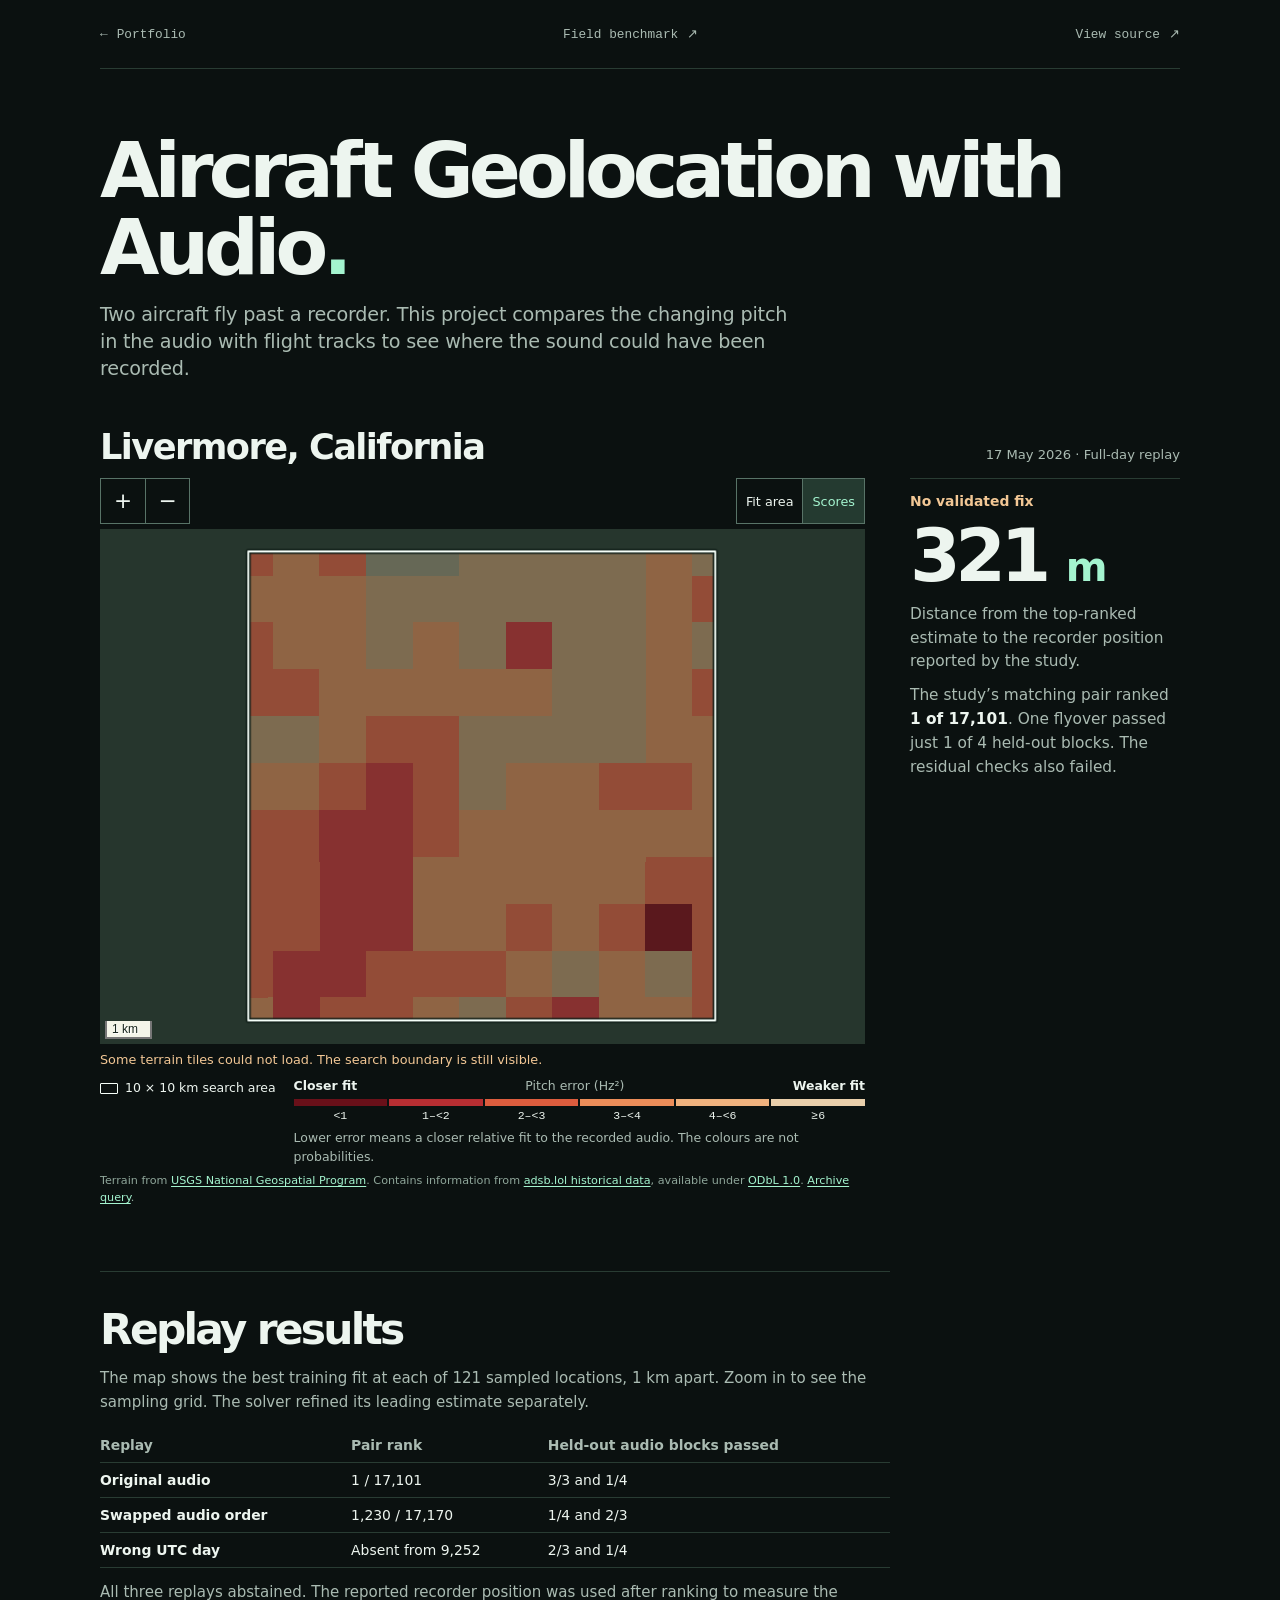
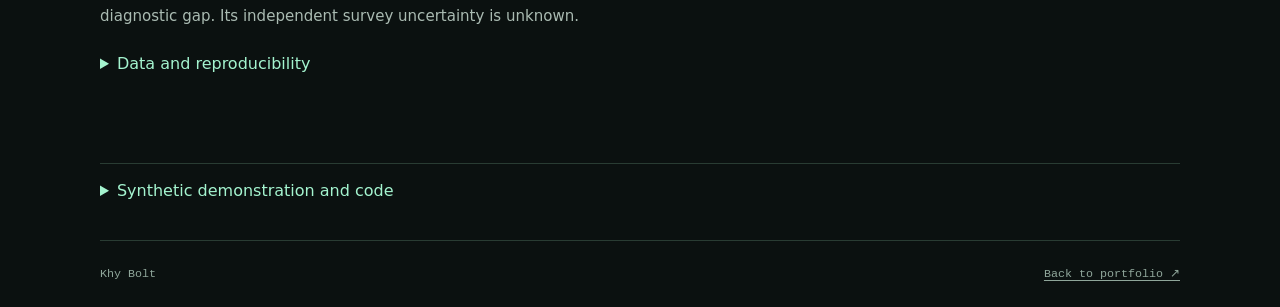
==== doppler/index.html @ 5a91ea44 "Redesign the Livermore Doppler replay page" ====
<!doctype html>
<html lang="en">
<head>
  <meta charset="utf-8">
  <meta name="viewport" content="width=device-width,initial-scale=1">
  <meta name="theme-color" content="#0b1110">
  <meta name="description" content="Explore the Livermore aircraft audio geolocation replay, the measured fit scores and the validation results.">
  <title>Aircraft Geolocation with Audio | Khy Bolt</title>
  <link rel="icon" href="./assets/mark.svg" type="image/svg+xml">
  <link rel="stylesheet" href="./styles.css?v=geolocation1">
  <link rel="stylesheet" href="./assets/leaflet/leaflet.css">
  <link rel="stylesheet" href="./livermore.css?v=editorial1">
  <script src="./assets/leaflet/leaflet.js" defer></script>
  <script src="./livermore.js?v=editorial1" defer></script>
  <script src="./assets/case.js" defer></script>
  <script src="./demo.js" defer></script>
</head>
<body>
  <a class="skip" href="#livermore">Skip to the Livermore map</a>
  <header class="top shell">
    <a href="../" class="top-link"><span aria-hidden="true">←</span> Portfolio</a>
    <a href="./field/" class="top-link">Field benchmark <span aria-hidden="true">↗</span></a>
    <a href="https://github.com/KhyBolt/aircraft-doppler" class="top-link source-link">View source <span aria-hidden="true">↗</span></a>
  </header>
  <main class="shell">
    <div class="hero doppler-intro">
      <h1>Aircraft Geolocation with Audio<span aria-hidden="true">.</span></h1>
      <p>Two aircraft fly past a recorder. This project compares the changing pitch in the audio with flight tracks to see where the sound could have been recorded.</p>
    </div>
    <section id="livermore" class="livermore-section" aria-labelledby="livermore-title">
      <div class="livermore-heading">
        <h2 id="livermore-title">Livermore, California</h2>
        <p><time datetime="2026-05-17">17 May 2026</time> · Full-day replay</p>
      </div>
      <div class="livermore-layout">
        <figure class="livermore-figure" aria-labelledby="livermore-title">
          <div class="livermore-tools" id="livermore-tools" role="group" aria-label="Map controls" hidden>
            <div class="livermore-zoom">
              <button id="livermore-in" type="button" aria-label="Zoom in">+</button>
              <button id="livermore-out" type="button" aria-label="Zoom out">−</button>
            </div>
            <div class="livermore-actions">
              <button id="livermore-fit" type="button">Fit area</button>
              <button id="livermore-scores" type="button" aria-pressed="true">Scores</button>
            </div>
          </div>
          <div class="livermore-surface">
            <div class="livermore-map" id="livermore-map" role="region" aria-label="Livermore terrain and search area" aria-describedby="livermore-help livermore-scale-note" tabindex="0" hidden></div>
            <div class="livermore-fallback" id="livermore-fallback">
              <img src="./assets/livermore/livermore-adsblol-coarse-fit-v2.png" width="768" height="768" alt="Saved fit scores across the 10 by 10 kilometre search square. Dark red shows the closest fit.">
            </div>
          </div>
          <p class="sr-only" id="livermore-help">Drag to pan or pinch to zoom. With the map focused, use the mouse wheel, arrow keys and plus or minus.</p>
          <p class="livermore-status" id="livermore-status" role="status" hidden></p>
          <figcaption class="livermore-caption">
            <div class="livermore-legend">
              <p class="livermore-key">10 × 10 km search area</p>
              <div class="livermore-score-legend" id="livermore-score-legend">
                <div class="livermore-scale-title"><strong>Closer fit</strong><span>Pitch error (Hz²)</span><strong>Weaker fit</strong></div>
                <ol class="livermore-bands" aria-label="Training pitch error by colour, in squared hertz">
                  <li style="--swatch:#691019">&lt;1</li>
                  <li style="--swatch:#b82e32">1–&lt;2</li>
                  <li style="--swatch:#dd5d3e">2–&lt;3</li>
                  <li style="--swatch:#ec8d59">3–&lt;4</li>
                  <li style="--swatch:#f0b27e">4–&lt;6</li>
                  <li style="--swatch:#e9cfab">≥6</li>
                </ol>
                <p id="livermore-scale-note">Lower error means a closer relative fit to the recorded audio. The colours are not probabilities.</p>
              </div>
            </div>
            <p class="livermore-credit">Terrain from <a href="https://basemap.nationalmap.gov/arcgis/rest/services/USGSTopo/MapServer">USGS National Geospatial Program</a>. Contains information from <a href="https://www.adsb.lol/docs/open-data/historical">adsb.lol historical data</a>, available under <a href="https://opendatacommons.org/licenses/odbl/1-0/">ODbL 1.0</a>. <a href="./assets/livermore/archive-query.py">Archive query</a>.</p>
          </figcaption>
        </figure>
        <aside class="livermore-result" aria-label="Livermore replay result">
          <p class="livermore-outcome">No validated fix</p>
          <p class="livermore-distance">321 <span>m</span></p>
          <p>Distance from the top-ranked estimate to the recorder position reported by the study.</p>
          <p>The study’s matching pair ranked <strong>1 of 17,101</strong>. One flyover passed just 1 of 4 held-out blocks. The residual checks also failed.</p>
        </aside>
      </div>
    </section>
    <section class="chapter replay-results" aria-labelledby="livermore-results">
      <h2 id="livermore-results">Replay results</h2>
      <p>The map shows the best training fit at each of 121 sampled locations, 1 km apart. Zoom in to see the sampling grid. The solver refined its leading estimate separately.</p>
      <table class="replay-table">
        <thead><tr><th scope="col">Replay</th><th scope="col">Pair rank</th><th scope="col">Held-out audio blocks passed</th></tr></thead>
        <tbody>
          <tr><th scope="row">Original audio</th><td>1 / 17,101</td><td>3/3 and 1/4</td></tr>
          <tr><th scope="row">Swapped audio order</th><td>1,230 / 17,170</td><td>1/4 and 2/3</td></tr>
          <tr><th scope="row">Wrong UTC day</th><td>Absent from 9,252</td><td>2/3 and 1/4</td></tr>
        </tbody>
      </table>
      <p>All three replays abstained. The reported recorder position was used after ranking to measure the diagnostic gap. Its independent survey uncertainty is unknown.</p>
      <details class="replay-details">
        <summary>Data and reproducibility</summary>
        <p>The replay used two public research recordings and one UTC day of historical tracks. The <a href="./assets/livermore/replay-method.md">replay method</a>, <a href="./assets/livermore/archive-query.py">archive query</a> and <a href="./assets/livermore/overlay-metadata.json">original overlay metadata</a> record the inputs, score bins and solver revisions. The archive query checks input counts and digests. Reproducing the ranking and the 321 m estimate requires pinned solver revisions that are unavailable through the current public links. This map keeps the same bins and changes their colour and opacity.</p>
        <p>Research audio by <a href="https://doi.org/10.5281/zenodo.24075029">Praveen Pathak, <cite>Aeroplane data full analysis and raw files</cite>, v2</a>, <a href="https://creativecommons.org/licenses/by/4.0/">CC BY 4.0</a>.</p>
      </details>
    </section>
    <details class="synthetic-replay">
      <summary>Synthetic demonstration and code</summary>
      <noscript><p class="noscript">Enable JavaScript for the interactive replay, or <a href="https://github.com/KhyBolt/aircraft-doppler/blob/main/example/synthetic.wav">open the full synthetic recording</a> and <a href="https://github.com/KhyBolt/aircraft-doppler/tree/main/evidence">open the saved search evidence</a>.</p></noscript>
      <p class="noscript" id="data-error" hidden>The saved replay could not be loaded. Try refreshing the page or <a href="https://github.com/KhyBolt/aircraft-doppler/tree/main/evidence">open the search evidence</a>.</p>
      <div id="case-content" hidden>
        <section id="recording" class="chapter" aria-labelledby="recording-title">
          <div class="chapter-heading">
            <div><h2 id="recording-title">Listen for the pitch drop.</h2></div>
            <p class="aside-caption">Headphones help with the low tones.</p>
          </div>
          <div class="transport">
            <div class="time-row">
              <button class="play" id="play" type="button" aria-label="Play current excerpt">
                <svg viewBox="0 0 24 24" width="20" height="20" aria-hidden="true"><path class="play-shape" d="M8 5l11 7-11 7z" fill="currentColor"/><path class="pause-shape" d="M8 5v14m8-14v14" stroke="currentColor" stroke-width="3"/></svg>
              </button>
              <span class="time" id="time"><span id="elapsed">00:00</span> <span aria-hidden="true">/</span> <span id="duration"></span></span>
              <span class="transport-label">Playback excerpts · full 27:00 shown</span>
            </div>
            <div class="timeline-strip">
              <svg class="timeline" id="timeline" viewBox="0 0 1000 108" preserveAspectRatio="none" aria-hidden="true"></svg>
              <span class="playhead" id="playhead" aria-hidden="true"></span>
            </div>
            <div class="time-ticks" id="time-ticks" aria-hidden="true"></div>
            <audio id="audio" preload="none" src="./assets/excerpts.mp3"></audio>
            <p id="audio-feedback" class="audio-feedback" role="status" hidden></p>
          </div>
          <div class="event-grid" id="events" aria-label="Detected flyover excerpts"></div>
          <p class="caption"><span class="trace-key" aria-hidden="true"></span> The mint line is the pitch picked out of the audio. It falls as the aircraft moves from approaching to receding.</p>
        </section>

        <section id="search" class="chapter" aria-labelledby="search-title">
          <div class="chapter-heading">
            <div><h2 id="search-title">Where do both drops fit?</h2></div>
          </div>
          <div class="search-layout">
            <div class="result">
              <p id="search-intro"></p>
              <button id="reveal" type="button" class="primary-button" aria-expanded="false" aria-controls="result-data">Reveal saved search <span aria-hidden="true">↘</span></button>
              <div id="result-data" hidden>
                <div class="outcome">
                  <p class="eyebrow">This fixture</p>
                  <h3 id="result-title"></h3>
                  <p id="result-copy"></p>
                </div>
                <dl class="result-facts">
                  <div><dt>Matched tracks</dt><dd id="result-pair"></dd></div>
                  <div><dt>Estimated clock offset</dt><dd id="result-offset"></dd></div>
                </dl>
                <p class="screenshot-link"><a href="./assets/result.webp">Open result image <span aria-hidden="true">↗</span></a></p>
              </div>
              <p class="caption" id="truth-copy" hidden></p>
              <p class="sr-only" id="announcer" aria-live="polite"></p>
            </div>
            <div class="map-shell">
              <div class="map-toolbar">
                <div class="segmented" role="group" aria-label="Map scale">
                  <button type="button" id="survey-view" aria-pressed="true" disabled>Survey</button>
                  <button type="button" id="detail-view" aria-pressed="false" disabled>Zoom to fit</button>
                </div>
                <button class="secondary-button" type="button" id="truth-toggle" aria-pressed="false" disabled>Show true location</button>
              </div>
              <div class="map-frame">
                <svg viewBox="0 0 460 445" id="map" role="img" aria-labelledby="map-title map-description"></svg>
              </div>
              <div class="map-legend">
                <span id="score-legend" hidden><span class="scale" aria-hidden="true"></span> Better fit <span aria-hidden="true">→</span> Worse fit</span>
                <span id="map-sampling"></span>
              </div>
              <div class="map-legend marker-legend" id="pin-legend" hidden>
                <span><span class="legend-estimate" aria-hidden="true">⊙</span> Estimated microphone</span>
                <span id="truth-legend" hidden><span class="legend-truth" aria-hidden="true">◆</span> True synthetic location</span>
              </div>
            </div>
          </div>
        </section>

        <section class="chapter evidence-section" aria-labelledby="evidence-title">
          <details id="evidence">
            <summary><h2 id="evidence-title">How the search worked.</h2></summary>
            <div class="evidence-content">
              <ol class="method-list">
                <li>Find two sustained falling tones in the recording, before looking at the flight tracks.</li>
                <li>Use candidate flight tracks and sound travel time to predict pitch at each receiver position, allowing one shared offset between the audio and track clocks.</li>
                <li>Refine the best-fitting areas. Return a point only when the search passes the benchmark’s checks.</li>
              </ol>
              <p id="evidence-control"></p>
              <p>The checks are not a guarantee. A deliberately constructed pair of tracks with indistinguishable Doppler curves still produced a wrong result. The 14.2 m error above applies only to this fixture.</p>
              <p>All audio and tracks are simulated. This page replays a saved run; it doesn’t process other recordings or look up aircraft.</p>
              <div class="evidence-links">
                <a href="https://github.com/KhyBolt/aircraft-doppler/tree/main/evidence">Open case evidence <span aria-hidden="true">↗</span></a>
                <a href="https://github.com/KhyBolt/aircraft-doppler/blob/main/example/synthetic.wav">Original WAV on GitHub <span aria-hidden="true">↗</span></a>
              </div>
              <h3>Run this exact case</h3>
              <p>Clone the <a href="https://github.com/KhyBolt/aircraft-doppler" class="source-link">source repo</a> with Python 3.12. Run these commands from the repo root with a new output folder. The replay uses the three exact files in <a href="https://github.com/KhyBolt/aircraft-doppler/tree/main/example"><code>example/</code></a> and does not read <code>truth.json</code>.</p>
              <div class="code-wrap">
                <button type="button" class="secondary-button" id="copy-command">Copy command</button>
                <span id="copy-status" role="status"></span>
                <pre><code id="replay-command">python -m pip install -r requirements-verified.txt
  python demo_replay.py --output runs/exact-demo</code></pre>
              </div>
              <p class="caption" id="evidence-version"></p>
            </div>
          </details>
        </section>
      </div>
    </details>
  </main>
  <footer class="shell footer"><span>Khy Bolt</span><a href="../">Back to portfolio <span aria-hidden="true">↗</span></a></footer>
</body>
</html>
---- doppler/styles.css ----
:root {
  color-scheme: dark;
  --base: #0b1110;
  --ink: #edf5ef;
  --muted: #aabbb2;
  --dim: #8fa69a;
  --line: #293c33;
  --panel: #101c17;
  --mint: #a4f4cf;
  --mint-wash: #243a30;
  --truth: #f2c795;
  --mono: ui-monospace, "SFMono-Regular", Consolas, monospace;
  background: var(--base);
  color: var(--ink);
  font-family: system-ui, -apple-system, BlinkMacSystemFont, sans-serif;
}
* { box-sizing: border-box; }
html { scroll-padding-top: 16px; }
body { margin: 0; }
h1, h2, h3, p, figure { margin: 0; }
[hidden] { display: none !important; }
a { color: inherit; }
a:hover { color: var(--mint); }
button, input { font: inherit; }
button { cursor: pointer; }
button:disabled { cursor: default; }
button, a { touch-action: manipulation; }
button:focus-visible, a:focus-visible, summary:focus-visible { outline: 2px solid var(--mint); outline-offset: 4px; }
.shell { width: min(calc(100% - 80px), 1080px); margin-inline: auto; }
.skip { position: fixed; z-index: 4; inset: 12px auto auto 12px; transform: translateY(-160%); padding: 12px 18px; color: var(--base); background: var(--mint); }
.skip:focus { transform: none; }
.sr-only { position: absolute; width: 1px; height: 1px; padding: 0; margin: -1px; overflow: hidden; clip-path: inset(50%); white-space: nowrap; border: 0; }

.top { min-height: 69px; display: flex; align-items: center; justify-content: space-between; gap: 12px; border-bottom: 1px solid var(--line); }
.top-link, .footer, .eyebrow, .time, .transport-label, .time-ticks, .caption, .map-legend, .result-facts dd { font-family: var(--mono); }
.top-link { display: flex; align-items: center; min-height: 44px; gap: 9px; text-decoration: none; font-size: .8rem; color: var(--muted); }
.hero { padding: clamp(37px, 6.3vw, 88px) 0 clamp(33px, 5vw, 66px); }
.eyebrow { display: flex; align-items: center; gap: 9px; color: var(--dim); font-size: .7rem; letter-spacing: .105em; line-height: 1.5; text-transform: uppercase; }
.dot { display: inline-block; width: 7px; height: 7px; flex: none; border-radius: 50%; background: var(--mint); }
.hero h1 { font-size: clamp(3rem, 11vw, 9.2rem); font-weight: 670; letter-spacing: -.098em; line-height: .93; margin: .085em 0 .16em; }
.hero h1 span { color: var(--mint); }
.hero > p:last-child { color: var(--muted); font-size: clamp(1.06rem, 2.3vw, 1.5rem); letter-spacing: -.024em; line-height: 1.42; max-width: 37rem; }

.chapter { border-top: 1px solid var(--line); padding: 28px 0 clamp(38px, 6vw, 75px); }
.chapter-heading { display: flex; align-items: end; justify-content: space-between; gap: 18px; margin-bottom: 21px; }
h2 { font-size: clamp(1.52rem, 4.5vw, 2.65rem); font-weight: 600; line-height: 1.1; letter-spacing: -.065em; margin-top: 7px; }
.aside-caption, .caption { color: var(--dim); font-size: .73rem; line-height: 1.55; }
.aside-caption { padding-bottom: 3px; }
.transport { border: 1px solid var(--line); background: var(--panel); padding: 14px 18px 12px; }
.time-row { display: flex; align-items: center; gap: 12px; }
.play { color: var(--base); background: var(--mint); border: 0; border-radius: 50%; width: 44px; height: 44px; flex: none; display: grid; place-items: center; }
.play:hover { background: #d0ffe9; }
.play:not(.is-playing) .pause-shape, .play.is-playing .play-shape { display: none; }
.time { color: var(--dim); font-size: .78rem; white-space: nowrap; }
#elapsed { color: var(--ink); }
.transport-label { color: var(--dim); font-size: .68rem; margin-left: auto; text-align: right; }
.timeline-strip { margin-top: 12px; position: relative; height: clamp(56px, 7vw, 87px); }
.timeline { position: absolute; width: 100%; height: 100%; inset: 0; }
.playhead { position: absolute; width: 2px; inset: 0 auto 0 0; background: var(--mint); pointer-events: none; }
.time-ticks { display: flex; justify-content: space-between; margin-top: 8px; font-size: .65rem; color: var(--dim); }
.audio-feedback { color: var(--truth); margin-top: 10px; font-size: .82rem; }

.event-grid { display: grid; grid-template-columns: repeat(2, minmax(0, 1fr)); gap: 12px; margin: 12px 0 10px; }
.event { border: 1px solid var(--line); background: var(--panel); width: 100%; min-width: 0; text-align: left; padding: 13px 14px 11px; color: inherit; }
.event:hover, .event.is-playing { border-color: #6ab596; }
.event-top, .event-bottom { display: flex; justify-content: space-between; align-items: center; gap: 8px; }
.event-label { display: flex; align-items: center; gap: 9px; font-size: .93rem; font-weight: 650; }
.event-icon { display: grid; place-items: center; flex: none; width: 25px; height: 25px; color: var(--mint); border: 1px solid #45695a; border-radius: 50%; font-size: 11px; }
.event-drop { color: var(--mint); font: .75rem var(--mono); white-space: nowrap; }
.event-image { display: block; width: 100%; height: auto; margin: 10px 0 3px; }
.event-bottom { font: .65rem var(--mono); color: var(--dim); padding-inline: 11% 2%; }
.trace-key { display: inline-block; width: 16px; vertical-align: middle; height: 2px; margin-right: 4px; background: var(--mint); }

.search-layout { display: grid; grid-template-columns: minmax(0, 1.45fr) minmax(240px, 1fr); column-gap: clamp(21px, 4vw, 64px); row-gap: 16px; align-items: start; }
.map-shell { border: 1px solid var(--line); background: var(--panel); }
.map-toolbar { display: flex; justify-content: space-between; align-items: center; gap: 8px; padding: 9px 11px; border-bottom: 1px solid var(--line); }
.segmented { display: flex; align-items: center; gap: 0; }
.segmented button, .secondary-button { border: 1px solid transparent; background: transparent; color: var(--dim); font-family: var(--mono); font-size: .72rem; min-height: 44px; padding: 3px 8px; }
.segmented [aria-pressed=true], .secondary-button[aria-pressed=true] { color: var(--mint); background: var(--mint-wash); border-color: #4b7161; }
.segmented button:not(:disabled):hover, .secondary-button:not(:disabled):hover { color: var(--mint); border-color: #4b7161; }
.map-toolbar button:disabled:not([aria-pressed=true]) { color: #788f81; }
.map-frame { display: grid; place-items: center; padding: 5px 10px 0; }
#map { width: 100%; max-width: 455px; display: block; font-family: var(--mono); }
.map-legend { display: flex; flex-wrap: wrap; gap: 7px 18px; justify-content: space-between; padding: 10px 12px 12px; font-size: .68rem; color: var(--dim); }
.scale { display: inline-block; width: 34px; height: 7px; margin-right: 3px; background: linear-gradient(90deg, #9be8b1, #419b8a, #153331); }
.result { min-width: 0; }
.result > p:first-child, .outcome p:not(.eyebrow), .evidence-content { font-size: .96rem; line-height: 1.62; color: var(--muted); }
.primary-button { display: flex; justify-content: space-between; align-items: center; gap: 14px; margin-top: 16px; color: var(--base); background: var(--mint); border: 1px solid var(--mint); font-weight: 650; min-height: 45px; padding: 8px 13px; line-height: 1.25; text-align: left; }
.primary-button:hover { background: #d0ffe9; }
.primary-button[aria-expanded=true] { color: var(--mint); border-color: #567d6c; background: transparent; }
.primary-button[aria-expanded=true]:hover { background: var(--mint-wash); }
.outcome { border-top: 1px solid var(--line); margin-top: 20px; padding-top: 16px; }
.outcome h3 { font-size: 1.55rem; line-height: 1.1; letter-spacing: -.06em; margin: 5px 0 8px; }
.result-facts { margin: 12px 0 0; }
.result-facts > div { display: flex; gap: 8px; flex-wrap: wrap; justify-content: space-between; border-bottom: 1px solid var(--line); padding: 8px 0; }
.result-facts dt { color: var(--dim); font-size: .8rem; }
.result-facts dd { margin: 0; color: var(--ink); font-size: .76rem; }
#truth-copy { color: var(--truth); border-top: 1px solid var(--line); margin-top: 17px; padding-top: 11px; }
.evidence-section { padding-bottom: 38px; }
.evidence-section summary { list-style: none; position: relative; padding-right: 37px; cursor: pointer; }
.evidence-section summary::-webkit-details-marker { display: none; }
.evidence-section summary::after { content: "+"; position: absolute; right: 3px; top: 5px; font: 1.5rem var(--mono); color: var(--mint); }
.evidence-section details[open] summary::after { content: "−"; }
.evidence-content { max-width: 69ch; }
.method-list { padding-left: 1.3em; }
.method-list li { padding-left: 5px; margin-bottom: 7px; }
.evidence-content p { margin-top: 12px; }
.evidence-links { display: flex; flex-wrap: wrap; gap: 9px 20px; margin-top: 15px; }
.evidence-links a { color: var(--mint); text-underline-offset: 4px; }
.noscript { color: var(--muted); margin-bottom: 32px; }
.footer { border-top: 1px solid var(--line); color: var(--dim); display: flex; justify-content: space-between; align-items: center; gap: 14px; min-height: 67px; font-size: .73rem; }
.footer a { text-underline-offset: 3px; }
@media (max-width: 780px) {
  .search-layout { grid-template-columns: minmax(0, 1fr); }
  .result { grid-row: 1; }
}
@media (max-width: 590px) {
  .shell { width: calc(100% - 34px); }
  .top { min-height: 53px; }
  .chapter { padding-top: 21px; }
  .chapter-heading { align-items: start; flex-direction: column; gap: 8px; margin-bottom: 14px; }
  .event-grid { grid-template-columns: minmax(0, 1fr); }
  .transport { padding-inline: 10px; }
  .transport-label { max-width: 106px; }
  .time-ticks { font-size: .6rem; }
}
@media (max-width: 340px) {
  .shell { width: calc(100% - 24px); }
  .segmented button, .secondary-button { padding-inline: 4px; font-size: .66rem; }
  .map-toolbar { padding-inline: 5px; }
}
@media (min-width: 781px) {
  .map-shell { grid-row: 1; grid-column: 1; }
  .result { grid-row: 1; grid-column: 2; }
}
.marker-legend { border-top: 1px solid var(--line); padding-top: 7px; padding-bottom: 8px; }
.legend-estimate { color: var(--ink); font-size: .92rem; }
.legend-truth { color: var(--truth); font-size: .83rem; }
.evidence-content h3 { margin-top: 23px; font-size: 1.12rem; color: var(--ink); }
.evidence-content code { font-family: var(--mono); font-size: .85em; color: var(--ink); }
.code-wrap { margin-top: 8px; background: var(--panel); border: 1px solid var(--line); }
.code-wrap button { padding-inline: 12px; }
.code-wrap pre { margin: 0; padding: 0 12px 12px; white-space: pre-wrap; overflow-wrap: anywhere; line-height: 1.5; }
#copy-status { color: var(--mint); font-size: .75rem; }
.screenshot-link { margin-top: 13px; font-size: .76rem; }
.screenshot-link a { color: var(--mint); text-underline-offset: 4px; }
---- doppler/assets/leaflet/leaflet.css ----
/* required styles */

.leaflet-pane,
.leaflet-tile,
.leaflet-marker-icon,
.leaflet-marker-shadow,
.leaflet-tile-container,
.leaflet-pane > svg,
.leaflet-pane > canvas,
.leaflet-zoom-box,
.leaflet-image-layer,
.leaflet-layer {
	position: absolute;
	left: 0;
	top: 0;
	}
.leaflet-container {
	overflow: hidden;
	}
.leaflet-tile,
.leaflet-marker-icon,
.leaflet-marker-shadow {
	-webkit-user-select: none;
	   -moz-user-select: none;
	        user-select: none;
	  -webkit-user-drag: none;
	}
/* Prevents IE11 from highlighting tiles in blue */
.leaflet-tile::selection {
	background: transparent;
}
/* Safari renders non-retina tile on retina better with this, but Chrome is worse */
.leaflet-safari .leaflet-tile {
	image-rendering: -webkit-optimize-contrast;
	}
/* hack that prevents hw layers "stretching" when loading new tiles */
.leaflet-safari .leaflet-tile-container {
	width: 1600px;
	height: 1600px;
	-webkit-transform-origin: 0 0;
	}
.leaflet-marker-icon,
.leaflet-marker-shadow {
	display: block;
	}
/* .leaflet-container svg: reset svg max-width decleration shipped in Joomla! (joomla.org) 3.x */
/* .leaflet-container img: map is broken in FF if you have max-width: 100% on tiles */
.leaflet-container .leaflet-overlay-pane svg {
	max-width: none !important;
	max-height: none !important;
	}
.leaflet-container .leaflet-marker-pane img,
.leaflet-container .leaflet-shadow-pane img,
.leaflet-container .leaflet-tile-pane img,
.leaflet-container img.leaflet-image-layer,
.leaflet-container .leaflet-tile {
	max-width: none !important;
	max-height: none !important;
	width: auto;
	padding: 0;
	}

.leaflet-container img.leaflet-tile {
	/* See: https://bugs.chromium.org/p/chromium/issues/detail?id=600120 */
	mix-blend-mode: plus-lighter;
}

.leaflet-container.leaflet-touch-zoom {
	-ms-touch-action: pan-x pan-y;
	touch-action: pan-x pan-y;
	}
.leaflet-container.leaflet-touch-drag {
	-ms-touch-action: pinch-zoom;
	/* Fallback for FF which doesn't support pinch-zoom */
	touch-action: none;
	touch-action: pinch-zoom;
}
.leaflet-container.leaflet-touch-drag.leaflet-touch-zoom {
	-ms-touch-action: none;
	touch-action: none;
}
.leaflet-container {
	-webkit-tap-highlight-color: transparent;
}
.leaflet-container a {
	-webkit-tap-highlight-color: rgba(51, 181, 229, 0.4);
}
.leaflet-tile {
	filter: inherit;
	visibility: hidden;
	}
.leaflet-tile-loaded {
	visibility: inherit;
	}
.leaflet-zoom-box {
	width: 0;
	height: 0;
	-moz-box-sizing: border-box;
	     box-sizing: border-box;
	z-index: 800;
	}
/* workaround for https://bugzilla.mozilla.org/show_bug.cgi?id=888319 */
.leaflet-overlay-pane svg {
	-moz-user-select: none;
	}

.leaflet-pane         { z-index: 400; }

.leaflet-tile-pane    { z-index: 200; }
.leaflet-overlay-pane { z-index: 400; }
.leaflet-shadow-pane  { z-index: 500; }
.leaflet-marker-pane  { z-index: 600; }
.leaflet-tooltip-pane   { z-index: 650; }
.leaflet-popup-pane   { z-index: 700; }

.leaflet-map-pane canvas { z-index: 100; }
.leaflet-map-pane svg    { z-index: 200; }

.leaflet-vml-shape {
	width: 1px;
	height: 1px;
	}
.lvml {
	behavior: url(#default#VML);
	display: inline-block;
	position: absolute;
	}


/* control positioning */

.leaflet-control {
	position: relative;
	z-index: 800;
	pointer-events: visiblePainted; /* IE 9-10 doesn't have auto */
	pointer-events: auto;
	}
.leaflet-top,
.leaflet-bottom {
	position: absolute;
	z-index: 1000;
	pointer-events: none;
	}
.leaflet-top {
	top: 0;
	}
.leaflet-right {
	right: 0;
	}
.leaflet-bottom {
	bottom: 0;
	}
.leaflet-left {
	left: 0;
	}
.leaflet-control {
	float: left;
	clear: both;
	}
.leaflet-right .leaflet-control {
	float: right;
	}
.leaflet-top .leaflet-control {
	margin-top: 10px;
	}
.leaflet-bottom .leaflet-control {
	margin-bottom: 10px;
	}
.leaflet-left .leaflet-control {
	margin-left: 10px;
	}
.leaflet-right .leaflet-control {
	margin-right: 10px;
	}


/* zoom and fade animations */

.leaflet-fade-anim .leaflet-popup {
	opacity: 0;
	-webkit-transition: opacity 0.2s linear;
	   -moz-transition: opacity 0.2s linear;
	        transition: opacity 0.2s linear;
	}
.leaflet-fade-anim .leaflet-map-pane .leaflet-popup {
	opacity: 1;
	}
.leaflet-zoom-animated {
	-webkit-transform-origin: 0 0;
	    -ms-transform-origin: 0 0;
	        transform-origin: 0 0;
	}
svg.leaflet-zoom-animated {
	will-change: transform;
}

.leaflet-zoom-anim .leaflet-zoom-animated {
	-webkit-transition: -webkit-transform 0.25s cubic-bezier(0,0,0.25,1);
	   -moz-transition:    -moz-transform 0.25s cubic-bezier(0,0,0.25,1);
	        transition:         transform 0.25s cubic-bezier(0,0,0.25,1);
	}
.leaflet-zoom-anim .leaflet-tile,
.leaflet-pan-anim .leaflet-tile {
	-webkit-transition: none;
	   -moz-transition: none;
	        transition: none;
	}

.leaflet-zoom-anim .leaflet-zoom-hide {
	visibility: hidden;
	}


/* cursors */

.leaflet-interactive {
	cursor: pointer;
	}
.leaflet-grab {
	cursor: -webkit-grab;
	cursor:    -moz-grab;
	cursor:         grab;
	}
.leaflet-crosshair,
.leaflet-crosshair .leaflet-interactive {
	cursor: crosshair;
	}
.leaflet-popup-pane,
.leaflet-control {
	cursor: auto;
	}
.leaflet-dragging .leaflet-grab,
.leaflet-dragging .leaflet-grab .leaflet-interactive,
.leaflet-dragging .leaflet-marker-draggable {
	cursor: move;
	cursor: -webkit-grabbing;
	cursor:    -moz-grabbing;
	cursor:         grabbing;
	}

/* marker & overlays interactivity */
.leaflet-marker-icon,
.leaflet-marker-shadow,
.leaflet-image-layer,
.leaflet-pane > svg path,
.leaflet-tile-container {
	pointer-events: none;
	}

.leaflet-marker-icon.leaflet-interactive,
.leaflet-image-layer.leaflet-interactive,
.leaflet-pane > svg path.leaflet-interactive,
svg.leaflet-image-layer.leaflet-interactive path {
	pointer-events: visiblePainted; /* IE 9-10 doesn't have auto */
	pointer-events: auto;
	}

/* visual tweaks */

.leaflet-container {
	background: #ddd;
	outline-offset: 1px;
	}
.leaflet-container a {
	color: #0078A8;
	}
.leaflet-zoom-box {
	border: 2px dotted #38f;
	background: rgba(255,255,255,0.5);
	}


/* general typography */
.leaflet-container {
	font-family: "Helvetica Neue", Arial, Helvetica, sans-serif;
	font-size: 12px;
	font-size: 0.75rem;
	line-height: 1.5;
	}


/* general toolbar styles */

.leaflet-bar {
	box-shadow: 0 1px 5px rgba(0,0,0,0.65);
	border-radius: 4px;
	}
.leaflet-bar a {
	background-color: #fff;
	border-bottom: 1px solid #ccc;
	width: 26px;
	height: 26px;
	line-height: 26px;
	display: block;
	text-align: center;
	text-decoration: none;
	color: black;
	}
.leaflet-bar a,
.leaflet-control-layers-toggle {
	background-position: 50% 50%;
	background-repeat: no-repeat;
	display: block;
	}
.leaflet-bar a:hover,
.leaflet-bar a:focus {
	background-color: #f4f4f4;
	}
.leaflet-bar a:first-child {
	border-top-left-radius: 4px;
	border-top-right-radius: 4px;
	}
.leaflet-bar a:last-child {
	border-bottom-left-radius: 4px;
	border-bottom-right-radius: 4px;
	border-bottom: none;
	}
.leaflet-bar a.leaflet-disabled {
	cursor: default;
	background-color: #f4f4f4;
	color: #bbb;
	}

.leaflet-touch .leaflet-bar a {
	width: 30px;
	height: 30px;
	line-height: 30px;
	}
.leaflet-touch .leaflet-bar a:first-child {
	border-top-left-radius: 2px;
	border-top-right-radius: 2px;
	}
.leaflet-touch .leaflet-bar a:last-child {
	border-bottom-left-radius: 2px;
	border-bottom-right-radius: 2px;
	}

/* zoom control */

.leaflet-control-zoom-in,
.leaflet-control-zoom-out {
	font: bold 18px 'Lucida Console', Monaco, monospace;
	text-indent: 1px;
	}

.leaflet-touch .leaflet-control-zoom-in, .leaflet-touch .leaflet-control-zoom-out  {
	font-size: 22px;
	}


/* layers control */

.leaflet-control-layers {
	box-shadow: 0 1px 5px rgba(0,0,0,0.4);
	background: #fff;
	border-radius: 5px;
	}
.leaflet-control-layers-toggle {
	background-image: url(images/layers.png);
	width: 36px;
	height: 36px;
	}
.leaflet-retina .leaflet-control-layers-toggle {
	background-image: url(images/layers-2x.png);
	background-size: 26px 26px;
	}
.leaflet-touch .leaflet-control-layers-toggle {
	width: 44px;
	height: 44px;
	}
.leaflet-control-layers .leaflet-control-layers-list,
.leaflet-control-layers-expanded .leaflet-control-layers-toggle {
	display: none;
	}
.leaflet-control-layers-expanded .leaflet-control-layers-list {
	display: block;
	position: relative;
	}
.leaflet-control-layers-expanded {
	padding: 6px 10px 6px 6px;
	color: #333;
	background: #fff;
	}
.leaflet-control-layers-scrollbar {
	overflow-y: scroll;
	overflow-x: hidden;
	padding-right: 5px;
	}
.leaflet-control-layers-selector {
	margin-top: 2px;
	position: relative;
	top: 1px;
	}
.leaflet-control-layers label {
	display: block;
	font-size: 13px;
	font-size: 1.08333em;
	}
.leaflet-control-layers-separator {
	height: 0;
	border-top: 1px solid #ddd;
	margin: 5px -10px 5px -6px;
	}

/* Default icon URLs */
.leaflet-default-icon-path { /* used only in path-guessing heuristic, see L.Icon.Default */
	background-image: url(images/marker-icon.png);
	}


/* attribution and scale controls */

.leaflet-container .leaflet-control-attribution {
	background: #fff;
	background: rgba(255, 255, 255, 0.8);
	margin: 0;
	}
.leaflet-control-attribution,
.leaflet-control-scale-line {
	padding: 0 5px;
	color: #333;
	line-height: 1.4;
	}
.leaflet-control-attribution a {
	text-decoration: none;
	}
.leaflet-control-attribution a:hover,
.leaflet-control-attribution a:focus {
	text-decoration: underline;
	}
.leaflet-attribution-flag {
	display: inline !important;
	vertical-align: baseline !important;
	width: 1em;
	height: 0.6669em;
	}
.leaflet-left .leaflet-control-scale {
	margin-left: 5px;
	}
.leaflet-bottom .leaflet-control-scale {
	margin-bottom: 5px;
	}
.leaflet-control-scale-line {
	border: 2px solid #777;
	border-top: none;
	line-height: 1.1;
	padding: 2px 5px 1px;
	white-space: nowrap;
	-moz-box-sizing: border-box;
	     box-sizing: border-box;
	background: rgba(255, 255, 255, 0.8);
	text-shadow: 1px 1px #fff;
	}
.leaflet-control-scale-line:not(:first-child) {
	border-top: 2px solid #777;
	border-bottom: none;
	margin-top: -2px;
	}
.leaflet-control-scale-line:not(:first-child):not(:last-child) {
	border-bottom: 2px solid #777;
	}

.leaflet-touch .leaflet-control-attribution,
.leaflet-touch .leaflet-control-layers,
.leaflet-touch .leaflet-bar {
	box-shadow: none;
	}
.leaflet-touch .leaflet-control-layers,
.leaflet-touch .leaflet-bar {
	border: 2px solid rgba(0,0,0,0.2);
	background-clip: padding-box;
	}


/* popup */

.leaflet-popup {
	position: absolute;
	text-align: center;
	margin-bottom: 20px;
	}
.leaflet-popup-content-wrapper {
	padding: 1px;
	text-align: left;
	border-radius: 12px;
	}
.leaflet-popup-content {
	margin: 13px 24px 13px 20px;
	line-height: 1.3;
	font-size: 13px;
	font-size: 1.08333em;
	min-height: 1px;
	}
.leaflet-popup-content p {
	margin: 17px 0;
	margin: 1.3em 0;
	}
.leaflet-popup-tip-container {
	width: 40px;
	height: 20px;
	position: absolute;
	left: 50%;
	margin-top: -1px;
	margin-left: -20px;
	overflow: hidden;
	pointer-events: none;
	}
.leaflet-popup-tip {
	width: 17px;
	height: 17px;
	padding: 1px;

	margin: -10px auto 0;
	pointer-events: auto;

	-webkit-transform: rotate(45deg);
	   -moz-transform: rotate(45deg);
	    -ms-transform: rotate(45deg);
	        transform: rotate(45deg);
	}
.leaflet-popup-content-wrapper,
.leaflet-popup-tip {
	background: white;
	color: #333;
	box-shadow: 0 3px 14px rgba(0,0,0,0.4);
	}
.leaflet-container a.leaflet-popup-close-button {
	position: absolute;
	top: 0;
	right: 0;
	border: none;
	text-align: center;
	width: 24px;
	height: 24px;
	font: 16px/24px Tahoma, Verdana, sans-serif;
	color: #757575;
	text-decoration: none;
	background: transparent;
	}
.leaflet-container a.leaflet-popup-close-button:hover,
.leaflet-container a.leaflet-popup-close-button:focus {
	color: #585858;
	}
.leaflet-popup-scrolled {
	overflow: auto;
	}

.leaflet-oldie .leaflet-popup-content-wrapper {
	-ms-zoom: 1;
	}
.leaflet-oldie .leaflet-popup-tip {
	width: 24px;
	margin: 0 auto;

	-ms-filter: "progid:DXImageTransform.Microsoft.Matrix(M11=0.70710678, M12=0.70710678, M21=-0.70710678, M22=0.70710678)";
	filter: progid:DXImageTransform.Microsoft.Matrix(M11=0.70710678, M12=0.70710678, M21=-0.70710678, M22=0.70710678);
	}

.leaflet-oldie .leaflet-control-zoom,
.leaflet-oldie .leaflet-control-layers,
.leaflet-oldie .leaflet-popup-content-wrapper,
.leaflet-oldie .leaflet-popup-tip {
	border: 1px solid #999;
	}


/* div icon */

.leaflet-div-icon {
	background: #fff;
	border: 1px solid #666;
	}


/* Tooltip */
/* Base styles for the element that has a tooltip */
.leaflet-tooltip {
	position: absolute;
	padding: 6px;
	background-color: #fff;
	border: 1px solid #fff;
	border-radius: 3px;
	color: #222;
	white-space: nowrap;
	-webkit-user-select: none;
	-moz-user-select: none;
	-ms-user-select: none;
	user-select: none;
	pointer-events: none;
	box-shadow: 0 1px 3px rgba(0,0,0,0.4);
	}
.leaflet-tooltip.leaflet-interactive {
	cursor: pointer;
	pointer-events: auto;
	}
.leaflet-tooltip-top:before,
.leaflet-tooltip-bottom:before,
.leaflet-tooltip-left:before,
.leaflet-tooltip-right:before {
	position: absolute;
	pointer-events: none;
	border: 6px solid transparent;
	background: transparent;
	content: "";
	}

/* Directions */

.leaflet-tooltip-bottom {
	margin-top: 6px;
}
.leaflet-tooltip-top {
	margin-top: -6px;
}
.leaflet-tooltip-bottom:before,
.leaflet-tooltip-top:before {
	left: 50%;
	margin-left: -6px;
	}
.leaflet-tooltip-top:before {
	bottom: 0;
	margin-bottom: -12px;
	border-top-color: #fff;
	}
.leaflet-tooltip-bottom:before {
	top: 0;
	margin-top: -12px;
	margin-left: -6px;
	border-bottom-color: #fff;
	}
.leaflet-tooltip-left {
	margin-left: -6px;
}
.leaflet-tooltip-right {
	margin-left: 6px;
}
.leaflet-tooltip-left:before,
.leaflet-tooltip-right:before {
	top: 50%;
	margin-top: -6px;
	}
.leaflet-tooltip-left:before {
	right: 0;
	margin-right: -12px;
	border-left-color: #fff;
	}
.leaflet-tooltip-right:before {
	left: 0;
	margin-left: -12px;
	border-right-color: #fff;
	}

/* Printing */

@media print {
	/* Prevent printers from removing background-images of controls. */
	.leaflet-control {
		-webkit-print-color-adjust: exact;
		print-color-adjust: exact;
		}
	}
---- doppler/livermore.css ----
.doppler-intro { padding-block: clamp(26px, 4.5vw, 60px) clamp(25px, 4vw, 45px); }
.doppler-intro h1 { max-width: 19ch; font-size: clamp(2.35rem, 6vw, 5.05rem); line-height: 1; letter-spacing: -.065em; margin-bottom: 14px; }
.doppler-intro > p:last-child { max-width: 58ch; font-size: clamp(1rem, 1.8vw, 1.2rem); letter-spacing: -.01em; }

.livermore-section { margin-bottom: clamp(34px, 6vw, 64px); }
.livermore-heading { display: flex; justify-content: space-between; align-items: baseline; gap: 4px 16px; flex-wrap: wrap; margin-bottom: 12px; }
.livermore-heading h2 { margin: 0; font-size: clamp(1.55rem, 3vw, 2.2rem); letter-spacing: -.045em; }
.livermore-heading p { color: var(--muted); font-size: .82rem; }
.livermore-layout { display: grid; grid-template-columns: minmax(0, 1fr) minmax(192px, 25%); gap: clamp(18px, 4vw, 45px); align-items: start; }
.livermore-figure { min-width: 0; }
.livermore-surface { position: relative; isolation: isolate; height: clamp(360px, 49vw, 515px); background: var(--panel); }
.livermore-map, .livermore-fallback { width: 100%; height: 100%; background: #26362d; }
.livermore-map:focus-visible { outline: 2px solid var(--mint); outline-offset: 3px; }
.livermore-map .leaflet-image-layer, .livermore-fallback img { image-rendering: pixelated; }
.livermore-map .leaflet-control-scale-line { background: #f4f5e9; color: #17251d; }
.livermore-fallback { display: grid; place-items: center; padding: 12px; }
.livermore-fallback img { display: block; width: 100%; height: 100%; object-fit: contain; }

.livermore-tools { display: flex; justify-content: space-between; align-items: center; gap: 6px; margin-bottom: 5px; }
.livermore-tools > div { display: flex; background: var(--base); border: 1px solid #587367; }
.livermore-tools button { min-width: 44px; min-height: 44px; padding: 0 9px; color: var(--ink); background: transparent; border: 0; font-size: .8rem; white-space: nowrap; }
.livermore-zoom button { font-size: 1.35rem; line-height: 1; }
.livermore-tools button:hover:not(:disabled) { background: var(--panel); }
.livermore-tools button:disabled { color: var(--dim); cursor: default; }
.livermore-tools button[aria-pressed=true] { color: var(--mint); background: var(--mint-wash); }
.livermore-tools button + button { border-left: 1px solid #587367; }
.livermore-status { margin-top: 8px; color: var(--truth); font-size: .8rem; }
.livermore-caption { padding-top: 10px; color: var(--muted); font-size: .78rem; line-height: 1.5; }
.livermore-legend { display: flex; flex-wrap: wrap; gap: 8px 18px; align-items: start; }
.livermore-key { display: flex; align-items: center; gap: 7px; padding-top: 2px; color: var(--ink); }
.livermore-key::before { content: ""; width: 16px; height: 9px; border: 1px solid #f6fff9; border-radius: 1px; }
.livermore-score-legend { flex: 1 1 15.5rem; max-width: 610px; min-width: 0; }
.livermore-scale-title { display: flex; justify-content: space-between; gap: 4px; }
.livermore-scale-title strong { font-weight: 650; color: var(--ink); }
.livermore-bands { display: grid; grid-template-columns: repeat(6, minmax(0, 1fr)); gap: 2px; margin: 3px 0 5px; padding: 0; list-style: none; text-align: center; }
.livermore-bands li { color: var(--ink); font: .72rem/1.3 var(--mono); white-space: nowrap; }
.livermore-bands li::before { content: ""; display: block; height: 7px; margin-bottom: 3px; background: var(--swatch); }
.livermore-credit { margin-top: 7px; color: var(--dim); font-size: .7rem; }
.livermore-credit a, .replay-results a { color: var(--mint); text-underline-offset: .18em; }

.livermore-result { padding-block: 1px 5px; border-top: 1px solid var(--line); color: var(--muted); font-size: .96rem; line-height: 1.55; }
.livermore-result p + p { margin-top: 10px; }
.livermore-outcome { margin-top: 11px; color: var(--truth); font-size: .87rem; font-weight: 650; }
.livermore-result .livermore-distance { margin-top: 7px; color: var(--ink); font-size: clamp(2.5rem, 5.7vw, 4.8rem); font-weight: 620; letter-spacing: -.075em; line-height: 1; }
.livermore-distance span { color: var(--mint); font-size: .55em; letter-spacing: -.045em; }
.livermore-result strong { color: var(--ink); }
.replay-results { max-width: 790px; }
.replay-results > p, .replay-details p { margin-top: 12px; color: var(--muted); font-size: .94rem; line-height: 1.6; }
.replay-table { width: 100%; border-collapse: collapse; margin-top: 14px; font-size: .87rem; color: var(--ink); text-align: left; }
.replay-table th, .replay-table td { padding: 9px 8px 9px 0; border-bottom: 1px solid var(--line); vertical-align: top; }
.replay-table thead th { color: var(--muted); font-weight: 550; }
.replay-table tbody th { font-weight: 600; }
.replay-table td { font-variant-numeric: tabular-nums; }
.replay-details, .synthetic-replay { margin-top: 16px; }
.replay-details summary, .synthetic-replay > summary { min-height: 44px; cursor: pointer; color: var(--mint); padding-block: 10px; }
.synthetic-replay { margin-top: 0; border-top: 1px solid var(--line); padding-block: 7px 25px; }
.synthetic-replay[open] > summary { margin-bottom: 10px; }
.synthetic-replay details > summary h2 { display: inline; }

@media (max-width: 740px) {
  .livermore-layout { grid-template-columns: minmax(0, 1fr); gap: 17px; }
  .livermore-surface { height: clamp(330px, 90vw, 480px); }
  .livermore-result { max-width: 58ch; }
  .livermore-legend { gap: 5px 12px; }
}
@media (max-width: 410px) {
  .replay-table { font-size: .78rem; }
  .replay-table th, .replay-table td { padding-right: 6px; }
}

.livermore-map { isolation: isolate; }
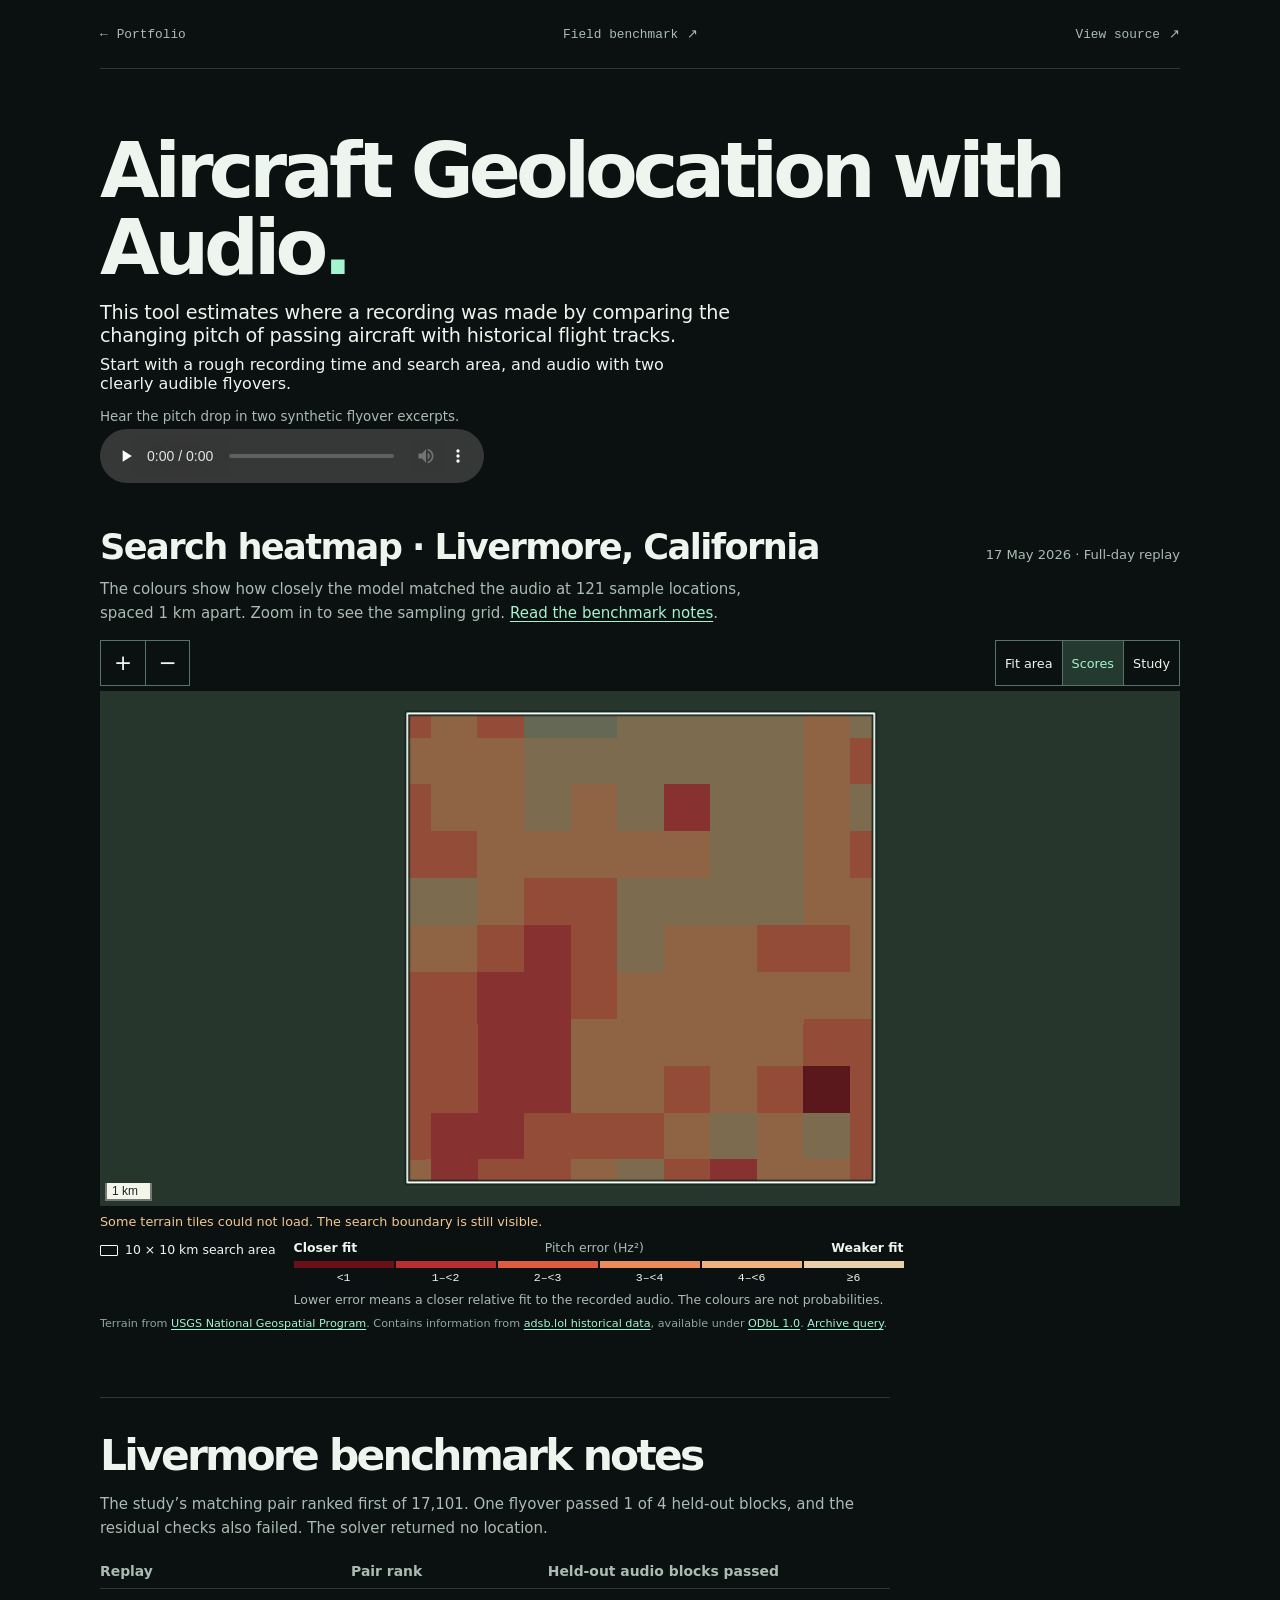
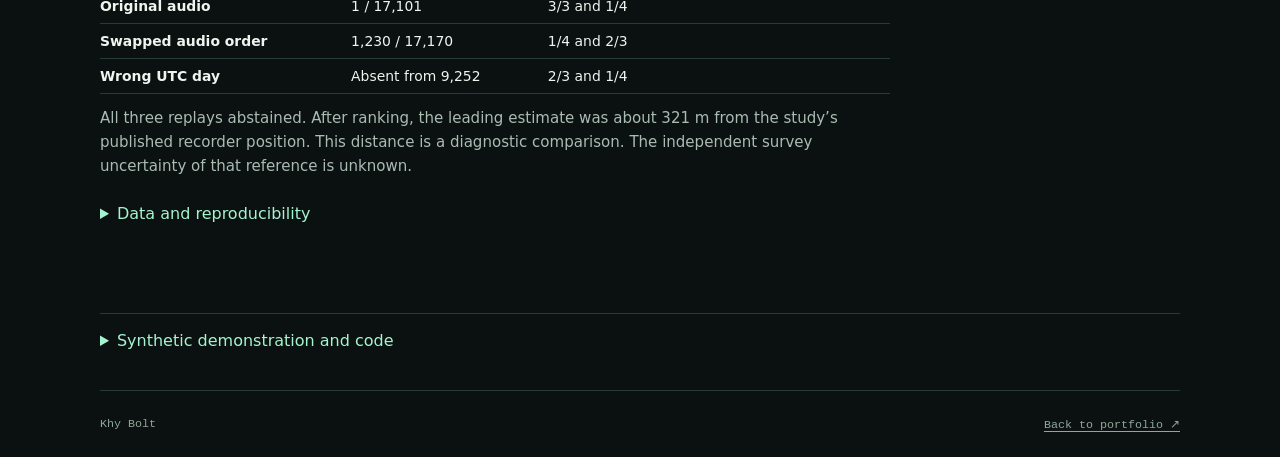
==== commit 1b1643be: "Explain the Doppler tool and add Livermore study references" ====
--- a/doppler/index.html
+++ b/doppler/index.html
@@ -9,9 +9,9 @@
   <link rel="icon" href="./assets/mark.svg" type="image/svg+xml">
   <link rel="stylesheet" href="./styles.css?v=geolocation1">
   <link rel="stylesheet" href="./assets/leaflet/leaflet.css">
-  <link rel="stylesheet" href="./livermore.css?v=editorial1">
+  <link rel="stylesheet" href="./livermore.css?v=editorial2">
   <script src="./assets/leaflet/leaflet.js" defer></script>
-  <script src="./livermore.js?v=editorial1" defer></script>
+  <script src="./livermore.js?v=editorial2" defer></script>
   <script src="./assets/case.js" defer></script>
   <script src="./demo.js" defer></script>
 </head>
@@ -25,63 +25,72 @@
   <main class="shell">
     <div class="hero doppler-intro">
       <h1>Aircraft Geolocation with Audio<span aria-hidden="true">.</span></h1>
-      <p>Two aircraft fly past a recorder. This project compares the changing pitch in the audio with flight tracks to see where the sound could have been recorded.</p>
+      <p class="intro-description">This tool estimates where a recording was made by comparing the changing pitch of passing aircraft with historical flight tracks.</p>
+      <p class="intro-requirements">Start with a rough recording time and search area, and audio with two clearly audible flyovers.</p>
+      <div class="intro-listen">
+        <p id="intro-listen-label">Hear the pitch drop in two synthetic flyover excerpts.</p>
+        <audio controls preload="none" src="./assets/excerpts.mp3" aria-labelledby="intro-listen-label">
+          <a href="./assets/excerpts.mp3">Listen to the synthetic excerpts</a>
+        </audio>
+      </div>
     </div>
     <section id="livermore" class="livermore-section" aria-labelledby="livermore-title">
       <div class="livermore-heading">
-        <h2 id="livermore-title">Livermore, California</h2>
+        <h2 id="livermore-title">Search heatmap · Livermore, California</h2>
         <p><time datetime="2026-05-17">17 May 2026</time> · Full-day replay</p>
       </div>
-      <div class="livermore-layout">
-        <figure class="livermore-figure" aria-labelledby="livermore-title">
-          <div class="livermore-tools" id="livermore-tools" role="group" aria-label="Map controls" hidden>
-            <div class="livermore-zoom">
-              <button id="livermore-in" type="button" aria-label="Zoom in">+</button>
-              <button id="livermore-out" type="button" aria-label="Zoom out">−</button>
-            </div>
-            <div class="livermore-actions">
-              <button id="livermore-fit" type="button">Fit area</button>
-              <button id="livermore-scores" type="button" aria-pressed="true">Scores</button>
-            </div>
-          </div>
-          <div class="livermore-surface">
-            <div class="livermore-map" id="livermore-map" role="region" aria-label="Livermore terrain and search area" aria-describedby="livermore-help livermore-scale-note" tabindex="0" hidden></div>
-            <div class="livermore-fallback" id="livermore-fallback">
-              <img src="./assets/livermore/livermore-adsblol-coarse-fit-v2.png" width="768" height="768" alt="Saved fit scores across the 10 by 10 kilometre search square. Dark red shows the closest fit.">
-            </div>
-          </div>
-          <p class="sr-only" id="livermore-help">Drag to pan or pinch to zoom. With the map focused, use the mouse wheel, arrow keys and plus or minus.</p>
-          <p class="livermore-status" id="livermore-status" role="status" hidden></p>
-          <figcaption class="livermore-caption">
-            <div class="livermore-legend">
-              <p class="livermore-key">10 × 10 km search area</p>
-              <div class="livermore-score-legend" id="livermore-score-legend">
-                <div class="livermore-scale-title"><strong>Closer fit</strong><span>Pitch error (Hz²)</span><strong>Weaker fit</strong></div>
-                <ol class="livermore-bands" aria-label="Training pitch error by colour, in squared hertz">
-                  <li style="--swatch:#691019">&lt;1</li>
-                  <li style="--swatch:#b82e32">1–&lt;2</li>
-                  <li style="--swatch:#dd5d3e">2–&lt;3</li>
-                  <li style="--swatch:#ec8d59">3–&lt;4</li>
-                  <li style="--swatch:#f0b27e">4–&lt;6</li>
-                  <li style="--swatch:#e9cfab">≥6</li>
-                </ol>
-                <p id="livermore-scale-note">Lower error means a closer relative fit to the recorded audio. The colours are not probabilities.</p>
-              </div>
-            </div>
-            <p class="livermore-credit">Terrain from <a href="https://basemap.nationalmap.gov/arcgis/rest/services/USGSTopo/MapServer">USGS National Geospatial Program</a>. Contains information from <a href="https://www.adsb.lol/docs/open-data/historical">adsb.lol historical data</a>, available under <a href="https://opendatacommons.org/licenses/odbl/1-0/">ODbL 1.0</a>. <a href="./assets/livermore/archive-query.py">Archive query</a>.</p>
-          </figcaption>
-        </figure>
-        <aside class="livermore-result" aria-label="Livermore replay result">
-          <p class="livermore-outcome">No validated fix</p>
-          <p class="livermore-distance">321 <span>m</span></p>
-          <p>Distance from the top-ranked estimate to the recorder position reported by the study.</p>
-          <p>The study’s matching pair ranked <strong>1 of 17,101</strong>. One flyover passed just 1 of 4 held-out blocks. The residual checks also failed.</p>
-        </aside>
-      </div>
+      <p class="livermore-example">The colours show how closely the model matched the audio at 121 sample locations, spaced 1 km apart. Zoom in to see the sampling grid. <a href="#livermore-benchmark-notes">Read the benchmark notes</a>.</p>
+      <figure class="livermore-figure" aria-labelledby="livermore-title">
+        <div class="livermore-tools" id="livermore-tools" role="group" aria-label="Map controls" hidden>
+          <div class="livermore-zoom">
+            <button id="livermore-in" type="button" aria-label="Zoom in">+</button>
+            <button id="livermore-out" type="button" aria-label="Zoom out">−</button>
+          </div>
+          <div class="livermore-actions">
+            <button id="livermore-fit" type="button">Fit area</button>
+            <button id="livermore-scores" type="button" aria-pressed="true">Scores</button>
+            <button id="livermore-study" type="button" aria-label="Study references" aria-controls="livermore-study-legend" aria-pressed="false">Study</button>
+          </div>
+        </div>
+        <div class="livermore-surface">
+          <div class="livermore-map" id="livermore-map" role="region" aria-label="Livermore terrain and search area" aria-describedby="livermore-help livermore-scale-note" tabindex="0" hidden></div>
+          <div class="livermore-fallback" id="livermore-fallback">
+            <img src="./assets/livermore/livermore-adsblol-coarse-fit-v2.png" width="768" height="768" alt="Saved fit scores across the 10 by 10 kilometre search square. Dark red shows the closest fit.">
+          </div>
+        </div>
+        <p class="sr-only" id="livermore-help">Drag to pan or pinch to zoom. With the map focused, use the mouse wheel, arrow keys and plus or minus.</p>
+        <p class="livermore-status" id="livermore-status" role="status" hidden></p>
+        <figcaption class="livermore-caption">
+          <div class="livermore-legend">
+            <p class="livermore-key">10 × 10 km search area</p>
+            <div class="livermore-score-legend" id="livermore-score-legend">
+              <div class="livermore-scale-title"><strong>Closer fit</strong><span>Pitch error (Hz²)</span><strong>Weaker fit</strong></div>
+              <ol class="livermore-bands" aria-label="Training pitch error by colour, in squared hertz">
+                <li style="--swatch:#691019">&lt;1</li>
+                <li style="--swatch:#b82e32">1–&lt;2</li>
+                <li style="--swatch:#dd5d3e">2–&lt;3</li>
+                <li style="--swatch:#ec8d59">3–&lt;4</li>
+                <li style="--swatch:#f0b27e">4–&lt;6</li>
+                <li style="--swatch:#e9cfab">≥6</li>
+              </ol>
+              <p id="livermore-scale-note">Lower error means a closer relative fit to the recorded audio. The colours are not probabilities.</p>
+            </div>
+          </div>
+          <div class="livermore-study-legend" id="livermore-study-legend" hidden>
+            <ul aria-label="Study references">
+              <li class="study-observer-key">Study phone position</li>
+              <li class="study-first-key">Study track · excerpt 1</li>
+              <li class="study-second-key">Study track · excerpt 2</li>
+            </ul>
+            <p>The marker and flight samples come from <a href="https://doi.org/10.5281/zenodo.24075029">Praveen Pathak’s published study data</a>, v2, <a href="https://creativecommons.org/licenses/by/4.0/">CC BY 4.0</a>. The track lines cover the two recording intervals. The heatmap is the solver’s separate result.</p>
+          </div>
+          <p class="livermore-credit">Terrain from <a href="https://basemap.nationalmap.gov/arcgis/rest/services/USGSTopo/MapServer">USGS National Geospatial Program</a>. Contains information from <a href="https://www.adsb.lol/docs/open-data/historical">adsb.lol historical data</a>, available under <a href="https://opendatacommons.org/licenses/odbl/1-0/">ODbL 1.0</a>. <a href="./assets/livermore/archive-query.py">Archive query</a>.</p>
+        </figcaption>
+      </figure>
     </section>
-    <section class="chapter replay-results" aria-labelledby="livermore-results">
-      <h2 id="livermore-results">Replay results</h2>
-      <p>The map shows the best training fit at each of 121 sampled locations, 1 km apart. Zoom in to see the sampling grid. The solver refined its leading estimate separately.</p>
+    <section id="livermore-benchmark-notes" class="chapter replay-results" aria-labelledby="livermore-results">
+      <h2 id="livermore-results">Livermore benchmark notes</h2>
+      <p>The study’s matching pair ranked first of 17,101. One flyover passed 1 of 4 held-out blocks, and the residual checks also failed. The solver returned no location.</p>
       <table class="replay-table">
         <thead><tr><th scope="col">Replay</th><th scope="col">Pair rank</th><th scope="col">Held-out audio blocks passed</th></tr></thead>
         <tbody>
@@ -90,10 +99,11 @@
           <tr><th scope="row">Wrong UTC day</th><td>Absent from 9,252</td><td>2/3 and 1/4</td></tr>
         </tbody>
       </table>
-      <p>All three replays abstained. The reported recorder position was used after ranking to measure the diagnostic gap. Its independent survey uncertainty is unknown.</p>
+      <p>All three replays abstained. After ranking, the leading estimate was about 321 m from the study’s published recorder position. This distance is a diagnostic comparison. The independent survey uncertainty of that reference is unknown.</p>
       <details class="replay-details">
         <summary>Data and reproducibility</summary>
         <p>The replay used two public research recordings and one UTC day of historical tracks. The <a href="./assets/livermore/replay-method.md">replay method</a>, <a href="./assets/livermore/archive-query.py">archive query</a> and <a href="./assets/livermore/overlay-metadata.json">original overlay metadata</a> record the inputs, score bins and solver revisions. The archive query checks input counts and digests. Reproducing the ranking and the 321 m estimate requires pinned solver revisions that are unavailable through the current public links. This map keeps the same bins and changes their colour and opacity.</p>
+        <p>The <a href="./assets/livermore/study-reference.geojson">study reference overlay</a> uses the observer coordinates published in the study’s results table and points from the matching KML files. The solver’s fitted point and scored track geometries are unavailable in the public replay bundle.</p>
         <p>Research audio by <a href="https://doi.org/10.5281/zenodo.24075029">Praveen Pathak, <cite>Aeroplane data full analysis and raw files</cite>, v2</a>, <a href="https://creativecommons.org/licenses/by/4.0/">CC BY 4.0</a>.</p>
       </details>
     </section>
--- a/doppler/livermore.css
+++ b/doppler/livermore.css
@@ -1,18 +1,24 @@
 .doppler-intro { padding-block: clamp(26px, 4.5vw, 60px) clamp(25px, 4vw, 45px); }
 .doppler-intro h1 { max-width: 19ch; font-size: clamp(2.35rem, 6vw, 5.05rem); line-height: 1; letter-spacing: -.065em; margin-bottom: 14px; }
-.doppler-intro > p:last-child { max-width: 58ch; font-size: clamp(1rem, 1.8vw, 1.2rem); letter-spacing: -.01em; }
+.doppler-intro .intro-description { max-width: 58ch; font-size: clamp(1rem, 1.8vw, 1.2rem); letter-spacing: -.01em; }
+.doppler-intro .intro-requirements { max-width: 58ch; margin-top: 8px; }
+.intro-listen { margin-top: 16px; color: var(--muted); }
+.intro-listen p { margin-bottom: 5px; font-size: .84rem; }
+.intro-listen audio { display: block; width: min(100%, 24rem); }
 
 .livermore-section { margin-bottom: clamp(34px, 6vw, 64px); }
 .livermore-heading { display: flex; justify-content: space-between; align-items: baseline; gap: 4px 16px; flex-wrap: wrap; margin-bottom: 12px; }
 .livermore-heading h2 { margin: 0; font-size: clamp(1.55rem, 3vw, 2.2rem); letter-spacing: -.045em; }
 .livermore-heading p { color: var(--muted); font-size: .82rem; }
-.livermore-layout { display: grid; grid-template-columns: minmax(0, 1fr) minmax(192px, 25%); gap: clamp(18px, 4vw, 45px); align-items: start; }
+.livermore-example { max-width: 68ch; margin-bottom: 15px; color: var(--muted); font-size: .94rem; line-height: 1.55; }
+.livermore-example a { display: inline-block; color: var(--mint); text-underline-offset: .18em; }
 .livermore-figure { min-width: 0; }
 .livermore-surface { position: relative; isolation: isolate; height: clamp(360px, 49vw, 515px); background: var(--panel); }
 .livermore-map, .livermore-fallback { width: 100%; height: 100%; background: #26362d; }
 .livermore-map:focus-visible { outline: 2px solid var(--mint); outline-offset: 3px; }
 .livermore-map .leaflet-image-layer, .livermore-fallback img { image-rendering: pixelated; }
 .livermore-map .leaflet-control-scale-line { background: #f4f5e9; color: #17251d; }
+.livermore-map .livermore-study-track { filter: drop-shadow(0 0 1px #fff); }
 .livermore-fallback { display: grid; place-items: center; padding: 12px; }
 .livermore-fallback img { display: block; width: 100%; height: 100%; object-fit: contain; }
 
@@ -36,14 +42,14 @@
 .livermore-bands li { color: var(--ink); font: .72rem/1.3 var(--mono); white-space: nowrap; }
 .livermore-bands li::before { content: ""; display: block; height: 7px; margin-bottom: 3px; background: var(--swatch); }
 .livermore-credit { margin-top: 7px; color: var(--dim); font-size: .7rem; }
-.livermore-credit a, .replay-results a { color: var(--mint); text-underline-offset: .18em; }
+.livermore-credit a, .livermore-study-legend a, .replay-results a { color: var(--mint); text-underline-offset: .18em; }
+.livermore-study-legend { margin-top: 9px; max-width: 70ch; }
+.livermore-study-legend ul { display: flex; flex-wrap: wrap; gap: 4px 16px; margin: 0 0 3px; padding: 0; list-style: none; color: var(--ink); }
+.livermore-study-legend li { display: flex; align-items: center; gap: 6px; }
+.livermore-study-legend li::before { content: ""; width: 16px; border-top: 3px solid #4275b4; }
+.livermore-study-legend .study-second-key::before { border-color: #873a9d; border-top-style: dashed; }
+.livermore-study-legend .study-observer-key::before { width: 10px; height: 10px; border: 2px solid #182a21; border-radius: 50%; background: #fff8d6; }
 
-.livermore-result { padding-block: 1px 5px; border-top: 1px solid var(--line); color: var(--muted); font-size: .96rem; line-height: 1.55; }
-.livermore-result p + p { margin-top: 10px; }
-.livermore-outcome { margin-top: 11px; color: var(--truth); font-size: .87rem; font-weight: 650; }
-.livermore-result .livermore-distance { margin-top: 7px; color: var(--ink); font-size: clamp(2.5rem, 5.7vw, 4.8rem); font-weight: 620; letter-spacing: -.075em; line-height: 1; }
-.livermore-distance span { color: var(--mint); font-size: .55em; letter-spacing: -.045em; }
-.livermore-result strong { color: var(--ink); }
 .replay-results { max-width: 790px; }
 .replay-results > p, .replay-details p { margin-top: 12px; color: var(--muted); font-size: .94rem; line-height: 1.6; }
 .replay-table { width: 100%; border-collapse: collapse; margin-top: 14px; font-size: .87rem; color: var(--ink); text-align: left; }
@@ -58,12 +64,11 @@
 .synthetic-replay details > summary h2 { display: inline; }
 
 @media (max-width: 740px) {
-  .livermore-layout { grid-template-columns: minmax(0, 1fr); gap: 17px; }
   .livermore-surface { height: clamp(330px, 90vw, 480px); }
-  .livermore-result { max-width: 58ch; }
   .livermore-legend { gap: 5px 12px; }
 }
 @media (max-width: 410px) {
+  .livermore-tools button { padding-inline: 7px; }
   .replay-table { font-size: .78rem; }
   .replay-table th, .replay-table td { padding-right: 6px; }
 }
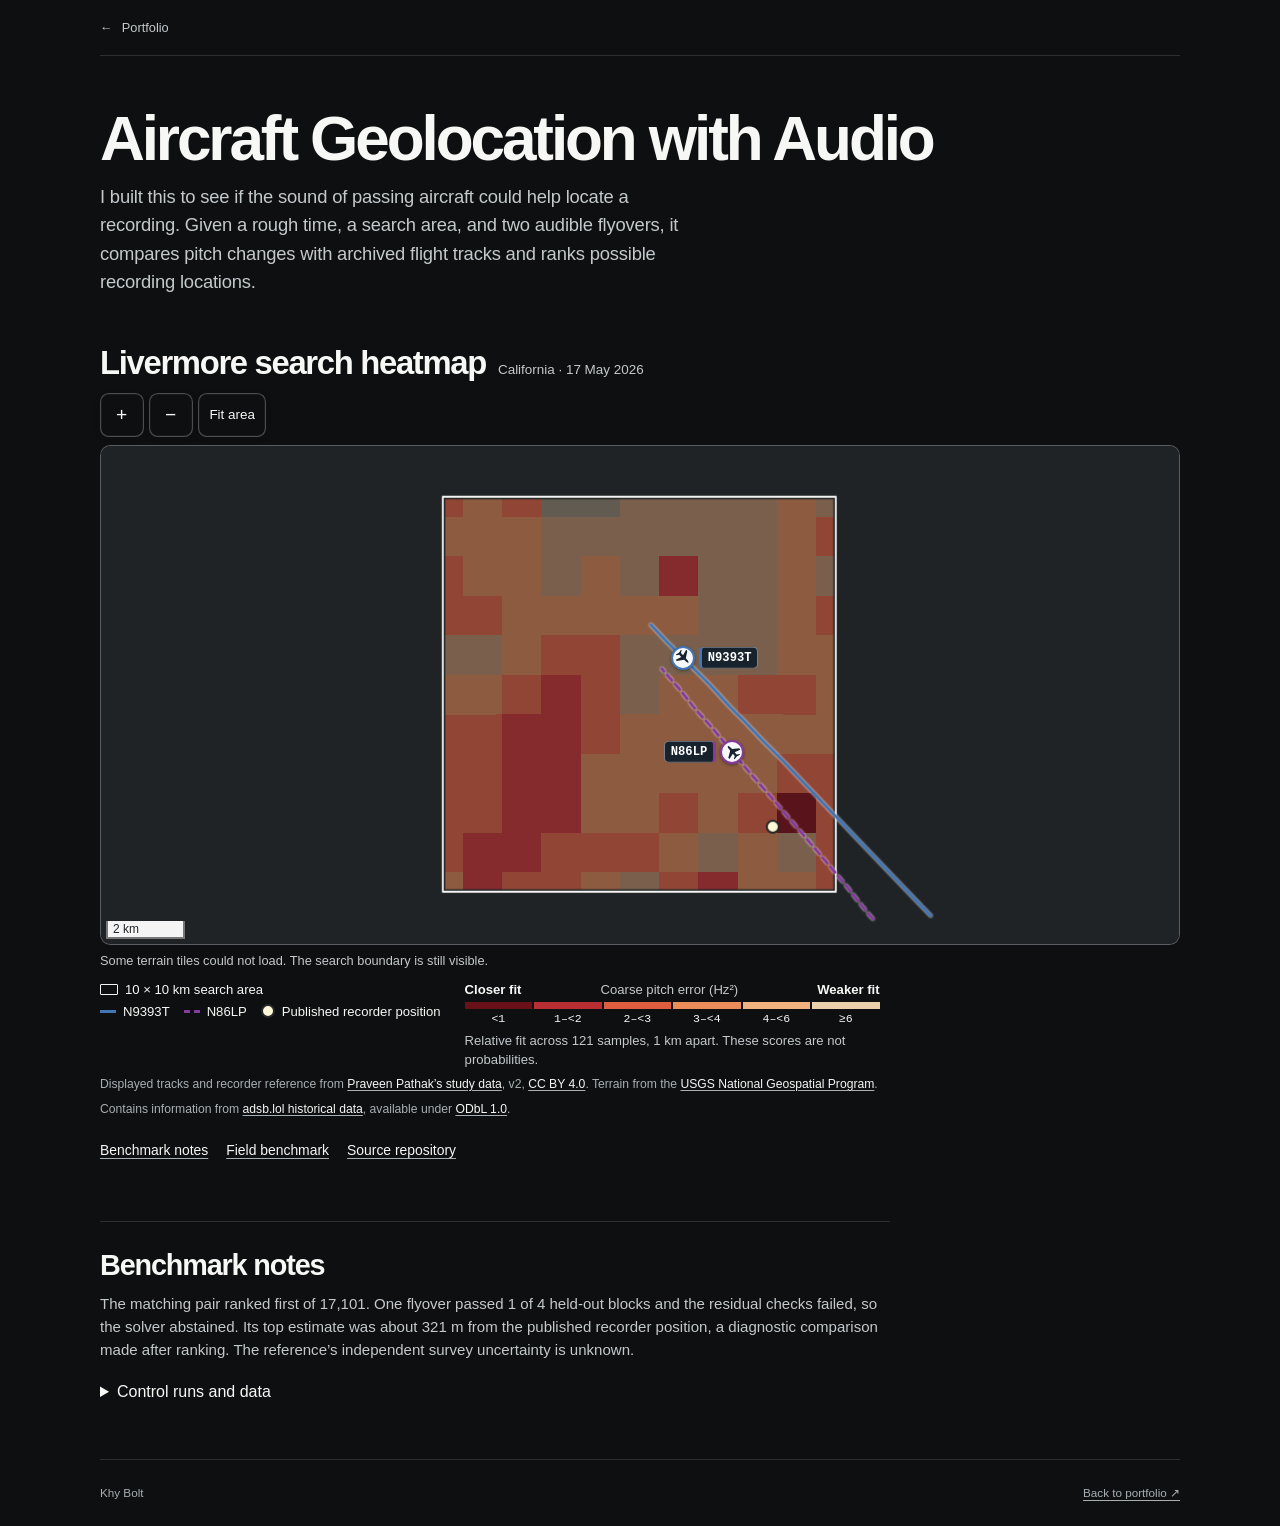
==== commit d5b6305f: "Simplify the Livermore portfolio map" ====
--- a/doppler/index.html
+++ b/doppler/index.html
@@ -3,54 +3,36 @@
 <head>
   <meta charset="utf-8">
   <meta name="viewport" content="width=device-width,initial-scale=1">
-  <meta name="theme-color" content="#0b1110">
+  <meta name="theme-color" content="#0d0f11">
   <meta name="description" content="Explore the Livermore aircraft audio geolocation replay, the measured fit scores and the validation results.">
   <title>Aircraft Geolocation with Audio | Khy Bolt</title>
   <link rel="icon" href="./assets/mark.svg" type="image/svg+xml">
   <link rel="stylesheet" href="./styles.css?v=geolocation1">
   <link rel="stylesheet" href="./assets/leaflet/leaflet.css">
-  <link rel="stylesheet" href="./livermore.css?v=editorial2">
+  <link rel="stylesheet" href="./livermore.css?v=editorial3">
   <script src="./assets/leaflet/leaflet.js" defer></script>
-  <script src="./livermore.js?v=editorial2" defer></script>
-  <script src="./assets/case.js" defer></script>
-  <script src="./demo.js" defer></script>
+  <script src="./livermore.js?v=editorial3" defer></script>
 </head>
 <body>
   <a class="skip" href="#livermore">Skip to the Livermore map</a>
   <header class="top shell">
     <a href="../" class="top-link"><span aria-hidden="true">←</span> Portfolio</a>
-    <a href="./field/" class="top-link">Field benchmark <span aria-hidden="true">↗</span></a>
-    <a href="https://github.com/KhyBolt/aircraft-doppler" class="top-link source-link">View source <span aria-hidden="true">↗</span></a>
   </header>
   <main class="shell">
     <div class="hero doppler-intro">
-      <h1>Aircraft Geolocation with Audio<span aria-hidden="true">.</span></h1>
-      <p class="intro-description">This tool estimates where a recording was made by comparing the changing pitch of passing aircraft with historical flight tracks.</p>
-      <p class="intro-requirements">Start with a rough recording time and search area, and audio with two clearly audible flyovers.</p>
-      <div class="intro-listen">
-        <p id="intro-listen-label">Hear the pitch drop in two synthetic flyover excerpts.</p>
-        <audio controls preload="none" src="./assets/excerpts.mp3" aria-labelledby="intro-listen-label">
-          <a href="./assets/excerpts.mp3">Listen to the synthetic excerpts</a>
-        </audio>
-      </div>
+      <h1>Aircraft Geolocation with Audio</h1>
+      <p>I built this to see if the sound of passing aircraft could help locate a recording. Given a rough time, a search area, and two audible flyovers, it compares pitch changes with archived flight tracks and ranks possible recording locations.</p>
     </div>
     <section id="livermore" class="livermore-section" aria-labelledby="livermore-title">
       <div class="livermore-heading">
-        <h2 id="livermore-title">Search heatmap · Livermore, California</h2>
-        <p><time datetime="2026-05-17">17 May 2026</time> · Full-day replay</p>
+        <h2 id="livermore-title">Livermore search heatmap</h2>
+        <p>California · <time datetime="2026-05-17">17 May 2026</time></p>
       </div>
-      <p class="livermore-example">The colours show how closely the model matched the audio at 121 sample locations, spaced 1 km apart. Zoom in to see the sampling grid. <a href="#livermore-benchmark-notes">Read the benchmark notes</a>.</p>
       <figure class="livermore-figure" aria-labelledby="livermore-title">
         <div class="livermore-tools" id="livermore-tools" role="group" aria-label="Map controls" hidden>
-          <div class="livermore-zoom">
-            <button id="livermore-in" type="button" aria-label="Zoom in">+</button>
-            <button id="livermore-out" type="button" aria-label="Zoom out">−</button>
-          </div>
-          <div class="livermore-actions">
-            <button id="livermore-fit" type="button">Fit area</button>
-            <button id="livermore-scores" type="button" aria-pressed="true">Scores</button>
-            <button id="livermore-study" type="button" aria-label="Study references" aria-controls="livermore-study-legend" aria-pressed="false">Study</button>
-          </div>
+          <button id="livermore-in" class="livermore-zoom" type="button" aria-label="Zoom in">+</button>
+          <button id="livermore-out" class="livermore-zoom" type="button" aria-label="Zoom out">−</button>
+          <button id="livermore-fit" type="button">Fit area</button>
         </div>
         <div class="livermore-surface">
           <div class="livermore-map" id="livermore-map" role="region" aria-label="Livermore terrain and search area" aria-describedby="livermore-help livermore-scale-note" tabindex="0" hidden></div>
@@ -62,9 +44,16 @@
         <p class="livermore-status" id="livermore-status" role="status" hidden></p>
         <figcaption class="livermore-caption">
           <div class="livermore-legend">
-            <p class="livermore-key">10 × 10 km search area</p>
+            <div class="livermore-map-keys">
+              <p class="livermore-key">10 × 10 km search area</p>
+              <ul class="livermore-study-legend" id="livermore-study-legend" aria-label="Published study references" hidden>
+                <li class="study-first-key">N9393T</li>
+                <li class="study-second-key">N86LP</li>
+                <li class="study-observer-key">Published recorder position</li>
+              </ul>
+            </div>
             <div class="livermore-score-legend" id="livermore-score-legend">
-              <div class="livermore-scale-title"><strong>Closer fit</strong><span>Pitch error (Hz²)</span><strong>Weaker fit</strong></div>
+              <div class="livermore-scale-title"><strong>Closer fit</strong><span>Coarse pitch error (Hz²)</span><strong>Weaker fit</strong></div>
               <ol class="livermore-bands" aria-label="Training pitch error by colour, in squared hertz">
                 <li style="--swatch:#691019">&lt;1</li>
                 <li style="--swatch:#b82e32">1–&lt;2</li>
@@ -73,146 +62,37 @@
                 <li style="--swatch:#f0b27e">4–&lt;6</li>
                 <li style="--swatch:#e9cfab">≥6</li>
               </ol>
-              <p id="livermore-scale-note">Lower error means a closer relative fit to the recorded audio. The colours are not probabilities.</p>
+              <p id="livermore-scale-note">Relative fit across 121 samples, 1 km apart. These scores are not probabilities.</p>
             </div>
           </div>
-          <div class="livermore-study-legend" id="livermore-study-legend" hidden>
-            <ul aria-label="Study references">
-              <li class="study-observer-key">Study phone position</li>
-              <li class="study-first-key">Study track · excerpt 1</li>
-              <li class="study-second-key">Study track · excerpt 2</li>
-            </ul>
-            <p>The marker and flight samples come from <a href="https://doi.org/10.5281/zenodo.24075029">Praveen Pathak’s published study data</a>, v2, <a href="https://creativecommons.org/licenses/by/4.0/">CC BY 4.0</a>. The track lines cover the two recording intervals. The heatmap is the solver’s separate result.</p>
-          </div>
-          <p class="livermore-credit">Terrain from <a href="https://basemap.nationalmap.gov/arcgis/rest/services/USGSTopo/MapServer">USGS National Geospatial Program</a>. Contains information from <a href="https://www.adsb.lol/docs/open-data/historical">adsb.lol historical data</a>, available under <a href="https://opendatacommons.org/licenses/odbl/1-0/">ODbL 1.0</a>. <a href="./assets/livermore/archive-query.py">Archive query</a>.</p>
+          <p class="livermore-credit">Displayed tracks and recorder reference from <a href="https://doi.org/10.5281/zenodo.24075029">Praveen Pathak’s study data</a>, v2, <a href="https://creativecommons.org/licenses/by/4.0/">CC BY 4.0</a>. Terrain from the <a href="https://basemap.nationalmap.gov/arcgis/rest/services/USGSTopo/MapServer">USGS National Geospatial Program</a>.</p>
+          <p class="livermore-credit">Contains information from <a href="https://www.adsb.lol/docs/open-data/historical">adsb.lol historical data</a>, available under <a href="https://opendatacommons.org/licenses/odbl/1-0/">ODbL 1.0</a>.</p>
         </figcaption>
       </figure>
+      <nav class="livermore-links" aria-label="More about the replay">
+        <a href="#livermore-benchmark-notes">Benchmark notes</a>
+        <a href="./field/">Field benchmark</a>
+        <a href="https://github.com/KhyBolt/aircraft-doppler">Source repository</a>
+      </nav>
     </section>
     <section id="livermore-benchmark-notes" class="chapter replay-results" aria-labelledby="livermore-results">
-      <h2 id="livermore-results">Livermore benchmark notes</h2>
-      <p>The study’s matching pair ranked first of 17,101. One flyover passed 1 of 4 held-out blocks, and the residual checks also failed. The solver returned no location.</p>
-      <table class="replay-table">
-        <thead><tr><th scope="col">Replay</th><th scope="col">Pair rank</th><th scope="col">Held-out audio blocks passed</th></tr></thead>
-        <tbody>
-          <tr><th scope="row">Original audio</th><td>1 / 17,101</td><td>3/3 and 1/4</td></tr>
-          <tr><th scope="row">Swapped audio order</th><td>1,230 / 17,170</td><td>1/4 and 2/3</td></tr>
-          <tr><th scope="row">Wrong UTC day</th><td>Absent from 9,252</td><td>2/3 and 1/4</td></tr>
-        </tbody>
-      </table>
-      <p>All three replays abstained. After ranking, the leading estimate was about 321 m from the study’s published recorder position. This distance is a diagnostic comparison. The independent survey uncertainty of that reference is unknown.</p>
+      <h2 id="livermore-results">Benchmark notes</h2>
+      <p>The matching pair ranked first of 17,101. One flyover passed 1 of 4 held-out blocks and the residual checks failed, so the solver abstained. Its top estimate was about 321 m from the published recorder position, a diagnostic comparison made after ranking. The reference’s independent survey uncertainty is unknown.</p>
       <details class="replay-details">
-        <summary>Data and reproducibility</summary>
-        <p>The replay used two public research recordings and one UTC day of historical tracks. The <a href="./assets/livermore/replay-method.md">replay method</a>, <a href="./assets/livermore/archive-query.py">archive query</a> and <a href="./assets/livermore/overlay-metadata.json">original overlay metadata</a> record the inputs, score bins and solver revisions. The archive query checks input counts and digests. Reproducing the ranking and the 321 m estimate requires pinned solver revisions that are unavailable through the current public links. This map keeps the same bins and changes their colour and opacity.</p>
-        <p>The <a href="./assets/livermore/study-reference.geojson">study reference overlay</a> uses the observer coordinates published in the study’s results table and points from the matching KML files. The solver’s fitted point and scored track geometries are unavailable in the public replay bundle.</p>
-        <p>Research audio by <a href="https://doi.org/10.5281/zenodo.24075029">Praveen Pathak, <cite>Aeroplane data full analysis and raw files</cite>, v2</a>, <a href="https://creativecommons.org/licenses/by/4.0/">CC BY 4.0</a>.</p>
+        <summary>Control runs and data</summary>
+        <table class="replay-table">
+          <thead><tr><th scope="col">Replay</th><th scope="col">Pair rank</th><th scope="col">Held-out audio blocks passed</th></tr></thead>
+          <tbody>
+            <tr><th scope="row">Original audio</th><td>1 / 17,101</td><td>3/3 and 1/4</td></tr>
+            <tr><th scope="row">Swapped audio order</th><td>1,230 / 17,170</td><td>1/4 and 2/3</td></tr>
+            <tr><th scope="row">Wrong UTC day</th><td>Absent from 9,252</td><td>2/3 and 1/4</td></tr>
+          </tbody>
+        </table>
+        <p>All three runs abstained.</p>
+        <p>The <a href="./assets/livermore/replay-method.md">replay method</a>, <a href="./assets/livermore/archive-query.py">archive query</a>, and <a href="./assets/livermore/overlay-metadata.json">score metadata</a> document the inputs and fit scores. The archived inputs can be checked against their digests. Repeating the search requires solver revisions that are unavailable through the public links.</p>
+        <p>The <a href="./assets/livermore/study-reference.geojson">study overlays</a> use the published recorder coordinates and matching KML samples during each recording. The public replay bundle contains no fitted point, scored track geometry, or finer grid scores.</p>
       </details>
     </section>
-    <details class="synthetic-replay">
-      <summary>Synthetic demonstration and code</summary>
-      <noscript><p class="noscript">Enable JavaScript for the interactive replay, or <a href="https://github.com/KhyBolt/aircraft-doppler/blob/main/example/synthetic.wav">open the full synthetic recording</a> and <a href="https://github.com/KhyBolt/aircraft-doppler/tree/main/evidence">open the saved search evidence</a>.</p></noscript>
-      <p class="noscript" id="data-error" hidden>The saved replay could not be loaded. Try refreshing the page or <a href="https://github.com/KhyBolt/aircraft-doppler/tree/main/evidence">open the search evidence</a>.</p>
-      <div id="case-content" hidden>
-        <section id="recording" class="chapter" aria-labelledby="recording-title">
-          <div class="chapter-heading">
-            <div><h2 id="recording-title">Listen for the pitch drop.</h2></div>
-            <p class="aside-caption">Headphones help with the low tones.</p>
-          </div>
-          <div class="transport">
-            <div class="time-row">
-              <button class="play" id="play" type="button" aria-label="Play current excerpt">
-                <svg viewBox="0 0 24 24" width="20" height="20" aria-hidden="true"><path class="play-shape" d="M8 5l11 7-11 7z" fill="currentColor"/><path class="pause-shape" d="M8 5v14m8-14v14" stroke="currentColor" stroke-width="3"/></svg>
-              </button>
-              <span class="time" id="time"><span id="elapsed">00:00</span> <span aria-hidden="true">/</span> <span id="duration"></span></span>
-              <span class="transport-label">Playback excerpts · full 27:00 shown</span>
-            </div>
-            <div class="timeline-strip">
-              <svg class="timeline" id="timeline" viewBox="0 0 1000 108" preserveAspectRatio="none" aria-hidden="true"></svg>
-              <span class="playhead" id="playhead" aria-hidden="true"></span>
-            </div>
-            <div class="time-ticks" id="time-ticks" aria-hidden="true"></div>
-            <audio id="audio" preload="none" src="./assets/excerpts.mp3"></audio>
-            <p id="audio-feedback" class="audio-feedback" role="status" hidden></p>
-          </div>
-          <div class="event-grid" id="events" aria-label="Detected flyover excerpts"></div>
-          <p class="caption"><span class="trace-key" aria-hidden="true"></span> The mint line is the pitch picked out of the audio. It falls as the aircraft moves from approaching to receding.</p>
-        </section>
-
-        <section id="search" class="chapter" aria-labelledby="search-title">
-          <div class="chapter-heading">
-            <div><h2 id="search-title">Where do both drops fit?</h2></div>
-          </div>
-          <div class="search-layout">
-            <div class="result">
-              <p id="search-intro"></p>
-              <button id="reveal" type="button" class="primary-button" aria-expanded="false" aria-controls="result-data">Reveal saved search <span aria-hidden="true">↘</span></button>
-              <div id="result-data" hidden>
-                <div class="outcome">
-                  <p class="eyebrow">This fixture</p>
-                  <h3 id="result-title"></h3>
-                  <p id="result-copy"></p>
-                </div>
-                <dl class="result-facts">
-                  <div><dt>Matched tracks</dt><dd id="result-pair"></dd></div>
-                  <div><dt>Estimated clock offset</dt><dd id="result-offset"></dd></div>
-                </dl>
-                <p class="screenshot-link"><a href="./assets/result.webp">Open result image <span aria-hidden="true">↗</span></a></p>
-              </div>
-              <p class="caption" id="truth-copy" hidden></p>
-              <p class="sr-only" id="announcer" aria-live="polite"></p>
-            </div>
-            <div class="map-shell">
-              <div class="map-toolbar">
-                <div class="segmented" role="group" aria-label="Map scale">
-                  <button type="button" id="survey-view" aria-pressed="true" disabled>Survey</button>
-                  <button type="button" id="detail-view" aria-pressed="false" disabled>Zoom to fit</button>
-                </div>
-                <button class="secondary-button" type="button" id="truth-toggle" aria-pressed="false" disabled>Show true location</button>
-              </div>
-              <div class="map-frame">
-                <svg viewBox="0 0 460 445" id="map" role="img" aria-labelledby="map-title map-description"></svg>
-              </div>
-              <div class="map-legend">
-                <span id="score-legend" hidden><span class="scale" aria-hidden="true"></span> Better fit <span aria-hidden="true">→</span> Worse fit</span>
-                <span id="map-sampling"></span>
-              </div>
-              <div class="map-legend marker-legend" id="pin-legend" hidden>
-                <span><span class="legend-estimate" aria-hidden="true">⊙</span> Estimated microphone</span>
-                <span id="truth-legend" hidden><span class="legend-truth" aria-hidden="true">◆</span> True synthetic location</span>
-              </div>
-            </div>
-          </div>
-        </section>
-
-        <section class="chapter evidence-section" aria-labelledby="evidence-title">
-          <details id="evidence">
-            <summary><h2 id="evidence-title">How the search worked.</h2></summary>
-            <div class="evidence-content">
-              <ol class="method-list">
-                <li>Find two sustained falling tones in the recording, before looking at the flight tracks.</li>
-                <li>Use candidate flight tracks and sound travel time to predict pitch at each receiver position, allowing one shared offset between the audio and track clocks.</li>
-                <li>Refine the best-fitting areas. Return a point only when the search passes the benchmark’s checks.</li>
-              </ol>
-              <p id="evidence-control"></p>
-              <p>The checks are not a guarantee. A deliberately constructed pair of tracks with indistinguishable Doppler curves still produced a wrong result. The 14.2 m error above applies only to this fixture.</p>
-              <p>All audio and tracks are simulated. This page replays a saved run; it doesn’t process other recordings or look up aircraft.</p>
-              <div class="evidence-links">
-                <a href="https://github.com/KhyBolt/aircraft-doppler/tree/main/evidence">Open case evidence <span aria-hidden="true">↗</span></a>
-                <a href="https://github.com/KhyBolt/aircraft-doppler/blob/main/example/synthetic.wav">Original WAV on GitHub <span aria-hidden="true">↗</span></a>
-              </div>
-              <h3>Run this exact case</h3>
-              <p>Clone the <a href="https://github.com/KhyBolt/aircraft-doppler" class="source-link">source repo</a> with Python 3.12. Run these commands from the repo root with a new output folder. The replay uses the three exact files in <a href="https://github.com/KhyBolt/aircraft-doppler/tree/main/example"><code>example/</code></a> and does not read <code>truth.json</code>.</p>
-              <div class="code-wrap">
-                <button type="button" class="secondary-button" id="copy-command">Copy command</button>
-                <span id="copy-status" role="status"></span>
-                <pre><code id="replay-command">python -m pip install -r requirements-verified.txt
-  python demo_replay.py --output runs/exact-demo</code></pre>
-              </div>
-              <p class="caption" id="evidence-version"></p>
-            </div>
-          </details>
-        </section>
-      </div>
-    </details>
   </main>
   <footer class="shell footer"><span>Khy Bolt</span><a href="../">Back to portfolio <span aria-hidden="true">↗</span></a></footer>
 </body>
--- a/doppler/livermore.css
+++ b/doppler/livermore.css
@@ -1,76 +1,156 @@
-.doppler-intro { padding-block: clamp(26px, 4.5vw, 60px) clamp(25px, 4vw, 45px); }
-.doppler-intro h1 { max-width: 19ch; font-size: clamp(2.35rem, 6vw, 5.05rem); line-height: 1; letter-spacing: -.065em; margin-bottom: 14px; }
-.doppler-intro .intro-description { max-width: 58ch; font-size: clamp(1rem, 1.8vw, 1.2rem); letter-spacing: -.01em; }
-.doppler-intro .intro-requirements { max-width: 58ch; margin-top: 8px; }
-.intro-listen { margin-top: 16px; color: var(--muted); }
-.intro-listen p { margin-bottom: 5px; font-size: .84rem; }
-.intro-listen audio { display: block; width: min(100%, 24rem); }
+:root {
+  --base: #0d0f11;
+  --ink: #f7f8f5;
+  --muted: #c4c9cc;
+  --dim: #a8afb3;
+  --line: rgba(182, 190, 195, .18);
+  --panel: #202326;
+  --glass-fill: rgba(17, 17, 16, .12);
+  --glass-edge: rgba(220, 226, 230, .30);
+  --glass-bevel: rgba(213, 218, 222, .10);
+  --glass-focus: #c9d0d2;
+  --glass-hover: rgba(245, 245, 245, .10);
+  font-family: "Helvetica Neue", "Segoe UI", Arial, sans-serif;
+}
 
-.livermore-section { margin-bottom: clamp(34px, 6vw, 64px); }
-.livermore-heading { display: flex; justify-content: space-between; align-items: baseline; gap: 4px 16px; flex-wrap: wrap; margin-bottom: 12px; }
-.livermore-heading h2 { margin: 0; font-size: clamp(1.55rem, 3vw, 2.2rem); letter-spacing: -.045em; }
-.livermore-heading p { color: var(--muted); font-size: .82rem; }
-.livermore-example { max-width: 68ch; margin-bottom: 15px; color: var(--muted); font-size: .94rem; line-height: 1.55; }
-.livermore-example a { display: inline-block; color: var(--mint); text-underline-offset: .18em; }
-.livermore-figure { min-width: 0; }
-.livermore-surface { position: relative; isolation: isolate; height: clamp(360px, 49vw, 515px); background: var(--panel); }
-.livermore-map, .livermore-fallback { width: 100%; height: 100%; background: #26362d; }
-.livermore-map:focus-visible { outline: 2px solid var(--mint); outline-offset: 3px; }
+a:hover { color: var(--ink); }
+:is(a, button, summary):focus-visible { outline-color: var(--glass-focus); }
+.skip { background: var(--glass-focus); }
+.top { min-height: 56px; }
+.top-link, .footer { font-family: inherit; }
+
+.doppler-intro { padding-block: clamp(25px, 4vw, 53px) clamp(26px, 4.2vw, 48px); }
+.doppler-intro h1 {
+  margin: 0 0 11px;
+  font-size: clamp(2.05rem, 4.85vw, 4.15rem);
+  letter-spacing: -.05em;
+  line-height: 1.04;
+  text-wrap: balance;
+}
+.doppler-intro > p:last-child {
+  max-width: 59ch;
+  font-size: clamp(1rem, 1.6vw, 1.15rem);
+  letter-spacing: -.01em;
+  line-height: 1.55;
+}
+
+.livermore-section { margin-bottom: clamp(28px, 4.8vw, 49px); }
+.livermore-heading { display: flex; flex-wrap: wrap; align-items: baseline; gap: 5px 12px; margin-bottom: 12px; }
+.livermore-heading h2 { margin: 0; font-size: clamp(1.45rem, 2.8vw, 2.05rem); letter-spacing: -.04em; }
+.livermore-heading p { color: var(--muted); font-size: .84rem; }
+.livermore-surface {
+  position: relative;
+  isolation: isolate;
+  overflow: hidden;
+  height: clamp(350px, 46vw, 500px);
+  border: 1px solid var(--glass-edge);
+  border-radius: .65rem;
+  background: var(--panel);
+}
+.livermore-map, .livermore-fallback { width: 100%; height: 100%; background: var(--panel); }
+.livermore-map:focus-visible { outline: 2px solid var(--glass-focus); outline-offset: -3px; }
 .livermore-map .leaflet-image-layer, .livermore-fallback img { image-rendering: pixelated; }
-.livermore-map .leaflet-control-scale-line { background: #f4f5e9; color: #17251d; }
+.livermore-map .leaflet-control-scale-line { background: #f4f4f4; color: #202326; }
 .livermore-map .livermore-study-track { filter: drop-shadow(0 0 1px #fff); }
 .livermore-fallback { display: grid; place-items: center; padding: 12px; }
 .livermore-fallback img { display: block; width: 100%; height: 100%; object-fit: contain; }
 
-.livermore-tools { display: flex; justify-content: space-between; align-items: center; gap: 6px; margin-bottom: 5px; }
-.livermore-tools > div { display: flex; background: var(--base); border: 1px solid #587367; }
-.livermore-tools button { min-width: 44px; min-height: 44px; padding: 0 9px; color: var(--ink); background: transparent; border: 0; font-size: .8rem; white-space: nowrap; }
-.livermore-zoom button { font-size: 1.35rem; line-height: 1; }
-.livermore-tools button:hover:not(:disabled) { background: var(--panel); }
-.livermore-tools button:disabled { color: var(--dim); cursor: default; }
-.livermore-tools button[aria-pressed=true] { color: var(--mint); background: var(--mint-wash); }
-.livermore-tools button + button { border-left: 1px solid #587367; }
-.livermore-status { margin-top: 8px; color: var(--truth); font-size: .8rem; }
-.livermore-caption { padding-top: 10px; color: var(--muted); font-size: .78rem; line-height: 1.5; }
-.livermore-legend { display: flex; flex-wrap: wrap; gap: 8px 18px; align-items: start; }
-.livermore-key { display: flex; align-items: center; gap: 7px; padding-top: 2px; color: var(--ink); }
-.livermore-key::before { content: ""; width: 16px; height: 9px; border: 1px solid #f6fff9; border-radius: 1px; }
-.livermore-score-legend { flex: 1 1 15.5rem; max-width: 610px; min-width: 0; }
-.livermore-scale-title { display: flex; justify-content: space-between; gap: 4px; }
-.livermore-scale-title strong { font-weight: 650; color: var(--ink); }
-.livermore-bands { display: grid; grid-template-columns: repeat(6, minmax(0, 1fr)); gap: 2px; margin: 3px 0 5px; padding: 0; list-style: none; text-align: center; }
+.livermore-tools { display: flex; gap: 5px; margin-bottom: 8px; }
+.livermore-tools button {
+  min-width: 44px;
+  min-height: 44px;
+  padding-inline: .65rem;
+  border: 1px solid var(--glass-edge);
+  border-radius: .55rem;
+  background: var(--glass-fill);
+  color: var(--ink);
+  box-shadow: inset 0 0 0 .5px var(--glass-bevel), 0 2px 8px rgb(0 0 0 / .05);
+  -webkit-backdrop-filter: blur(.85px);
+  backdrop-filter: blur(.85px);
+  font-size: .84rem;
+}
+.livermore-tools .livermore-zoom { padding-inline: 0; font-size: 1.2rem; line-height: 1; }
+.livermore-tools button:hover:not(:disabled) { background: var(--glass-hover); }
+.livermore-tools button:disabled { opacity: .5; }
+
+.livermore-flight-label-body { position: relative; display: block; width: 24px; height: 24px; }
+.livermore-flight-badge {
+  display: grid;
+  width: 100%;
+  height: 100%;
+  place-items: center;
+  border: 2px solid var(--study-color);
+  border-radius: 50%;
+  background: #f7f8fa;
+  box-shadow: 0 1px 3px #171d2480;
+}
+.livermore-flight-plane {
+  display: block;
+  width: 15px;
+  height: 15px;
+  background: #17222d;
+  clip-path: polygon(50% 0%, 56% 11%, 58% 36%, 100% 65%, 100% 75%, 58% 63%, 58% 83%, 74% 93%, 74% 100%, 50% 94%, 26% 100%, 26% 93%, 42% 83%, 42% 63%, 0% 75%, 0% 65%, 42% 36%, 44% 11%);
+  transform: rotate(var(--study-heading));
+}
+.livermore-flight-id {
+  position: absolute;
+  top: 50%;
+  left: calc(100% + 4px);
+  padding: .26rem .36rem;
+  transform: translateY(-50%);
+  border: 1px solid #e5ebf27a;
+  border-inline-start: 3px solid var(--study-color);
+  border-radius: .3rem;
+  background: #17222d;
+  color: #fff;
+  font: 650 .76rem/1 var(--mono);
+  white-space: nowrap;
+}
+.livermore-flight-label-left .livermore-flight-id {
+  right: calc(100% + 4px);
+  left: auto;
+  border-inline-start: 1px solid #e5ebf27a;
+  border-inline-end: 3px solid var(--study-color);
+}
+
+.livermore-status { margin-top: 8px; color: var(--muted); font-size: .8rem; }
+.livermore-caption { padding-top: 12px; color: var(--muted); font-size: .82rem; line-height: 1.45; }
+.livermore-legend { display: flex; flex-wrap: wrap; align-items: start; gap: 8px 24px; }
+.livermore-map-keys { color: var(--ink); }
+.livermore-key, .livermore-study-legend li { display: flex; align-items: center; gap: 7px; }
+.livermore-key::before { content: ""; width: 16px; height: 9px; border: 1px solid #f4f4f4; border-radius: 1px; }
+.livermore-study-legend { display: flex; flex-wrap: wrap; gap: 4px 14px; margin: 3px 0 0; padding: 0; list-style: none; }
+.livermore-study-legend li::before { content: ""; width: 16px; border-top: 3px solid #4275b4; }
+.livermore-study-legend .study-second-key::before { border-color: #873a9d; border-top-style: dashed; }
+.livermore-study-legend .study-observer-key::before { width: 10px; height: 10px; border: 2px solid #252829; border-radius: 50%; background: #fff8d6; }
+
+.livermore-score-legend { flex: 1 1 15rem; max-width: 415px; min-width: 0; }
+.livermore-scale-title { display: flex; justify-content: space-between; align-items: end; gap: 4px; text-align: center; }
+.livermore-scale-title strong { font-weight: 600; color: var(--ink); }
+.livermore-bands { display: grid; grid-template-columns: repeat(6, minmax(0, 1fr)); gap: 2px; margin: 3px 0 4px; padding: 0; list-style: none; text-align: center; }
 .livermore-bands li { color: var(--ink); font: .72rem/1.3 var(--mono); white-space: nowrap; }
 .livermore-bands li::before { content: ""; display: block; height: 7px; margin-bottom: 3px; background: var(--swatch); }
-.livermore-credit { margin-top: 7px; color: var(--dim); font-size: .7rem; }
-.livermore-credit a, .livermore-study-legend a, .replay-results a { color: var(--mint); text-underline-offset: .18em; }
-.livermore-study-legend { margin-top: 9px; max-width: 70ch; }
-.livermore-study-legend ul { display: flex; flex-wrap: wrap; gap: 4px 16px; margin: 0 0 3px; padding: 0; list-style: none; color: var(--ink); }
-.livermore-study-legend li { display: flex; align-items: center; gap: 6px; }
-.livermore-study-legend li::before { content: ""; width: 16px; border-top: 3px solid #4275b4; }
-.livermore-study-legend .study-second-key::before { border-color: #873a9d; border-top-style: dashed; }
-.livermore-study-legend .study-observer-key::before { width: 10px; height: 10px; border: 2px solid #182a21; border-radius: 50%; background: #fff8d6; }
+.livermore-credit { margin-top: 7px; color: var(--dim); font-size: .76rem; }
+.livermore-credit a, .livermore-links a, .replay-results a { color: var(--ink); text-decoration-color: var(--dim); text-underline-offset: .19em; }
+.livermore-links { display: flex; flex-wrap: wrap; gap: 5px 18px; margin-top: 10px; font-size: .87rem; }
+.livermore-links a { display: inline-flex; align-items: center; min-height: 44px; }
 
-.replay-results { max-width: 790px; }
-.replay-results > p, .replay-details p { margin-top: 12px; color: var(--muted); font-size: .94rem; line-height: 1.6; }
-.replay-table { width: 100%; border-collapse: collapse; margin-top: 14px; font-size: .87rem; color: var(--ink); text-align: left; }
-.replay-table th, .replay-table td { padding: 9px 8px 9px 0; border-bottom: 1px solid var(--line); vertical-align: top; }
+.replay-results { max-width: 790px; padding-bottom: clamp(27px, 4vw, 44px); }
+.replay-results h2 { margin: 0; font-size: clamp(1.35rem, 2.3vw, 1.8rem); letter-spacing: -.04em; }
+.replay-results p { margin-top: 10px; color: var(--muted); font-size: .94rem; line-height: 1.55; }
+.replay-details { margin-top: 9px; }
+.replay-details summary { min-height: 44px; padding-block: 12px; cursor: pointer; }
+.replay-table { width: 100%; border-collapse: collapse; margin-top: 5px; font-size: .87rem; text-align: left; }
+.replay-table th, .replay-table td { padding: 8px 8px 8px 0; border-bottom: 1px solid var(--line); vertical-align: top; }
 .replay-table thead th { color: var(--muted); font-weight: 550; }
 .replay-table tbody th { font-weight: 600; }
 .replay-table td { font-variant-numeric: tabular-nums; }
-.replay-details, .synthetic-replay { margin-top: 16px; }
-.replay-details summary, .synthetic-replay > summary { min-height: 44px; cursor: pointer; color: var(--mint); padding-block: 10px; }
-.synthetic-replay { margin-top: 0; border-top: 1px solid var(--line); padding-block: 7px 25px; }
-.synthetic-replay[open] > summary { margin-bottom: 10px; }
-.synthetic-replay details > summary h2 { display: inline; }
 
 @media (max-width: 740px) {
-  .livermore-surface { height: clamp(330px, 90vw, 480px); }
-  .livermore-legend { gap: 5px 12px; }
+  .livermore-surface { height: clamp(310px, 90vw, 435px); }
+  .livermore-legend { gap: 8px 14px; }
 }
 @media (max-width: 410px) {
-  .livermore-tools button { padding-inline: 7px; }
   .replay-table { font-size: .78rem; }
   .replay-table th, .replay-table td { padding-right: 6px; }
 }
-
-.livermore-map { isolation: isolate; }
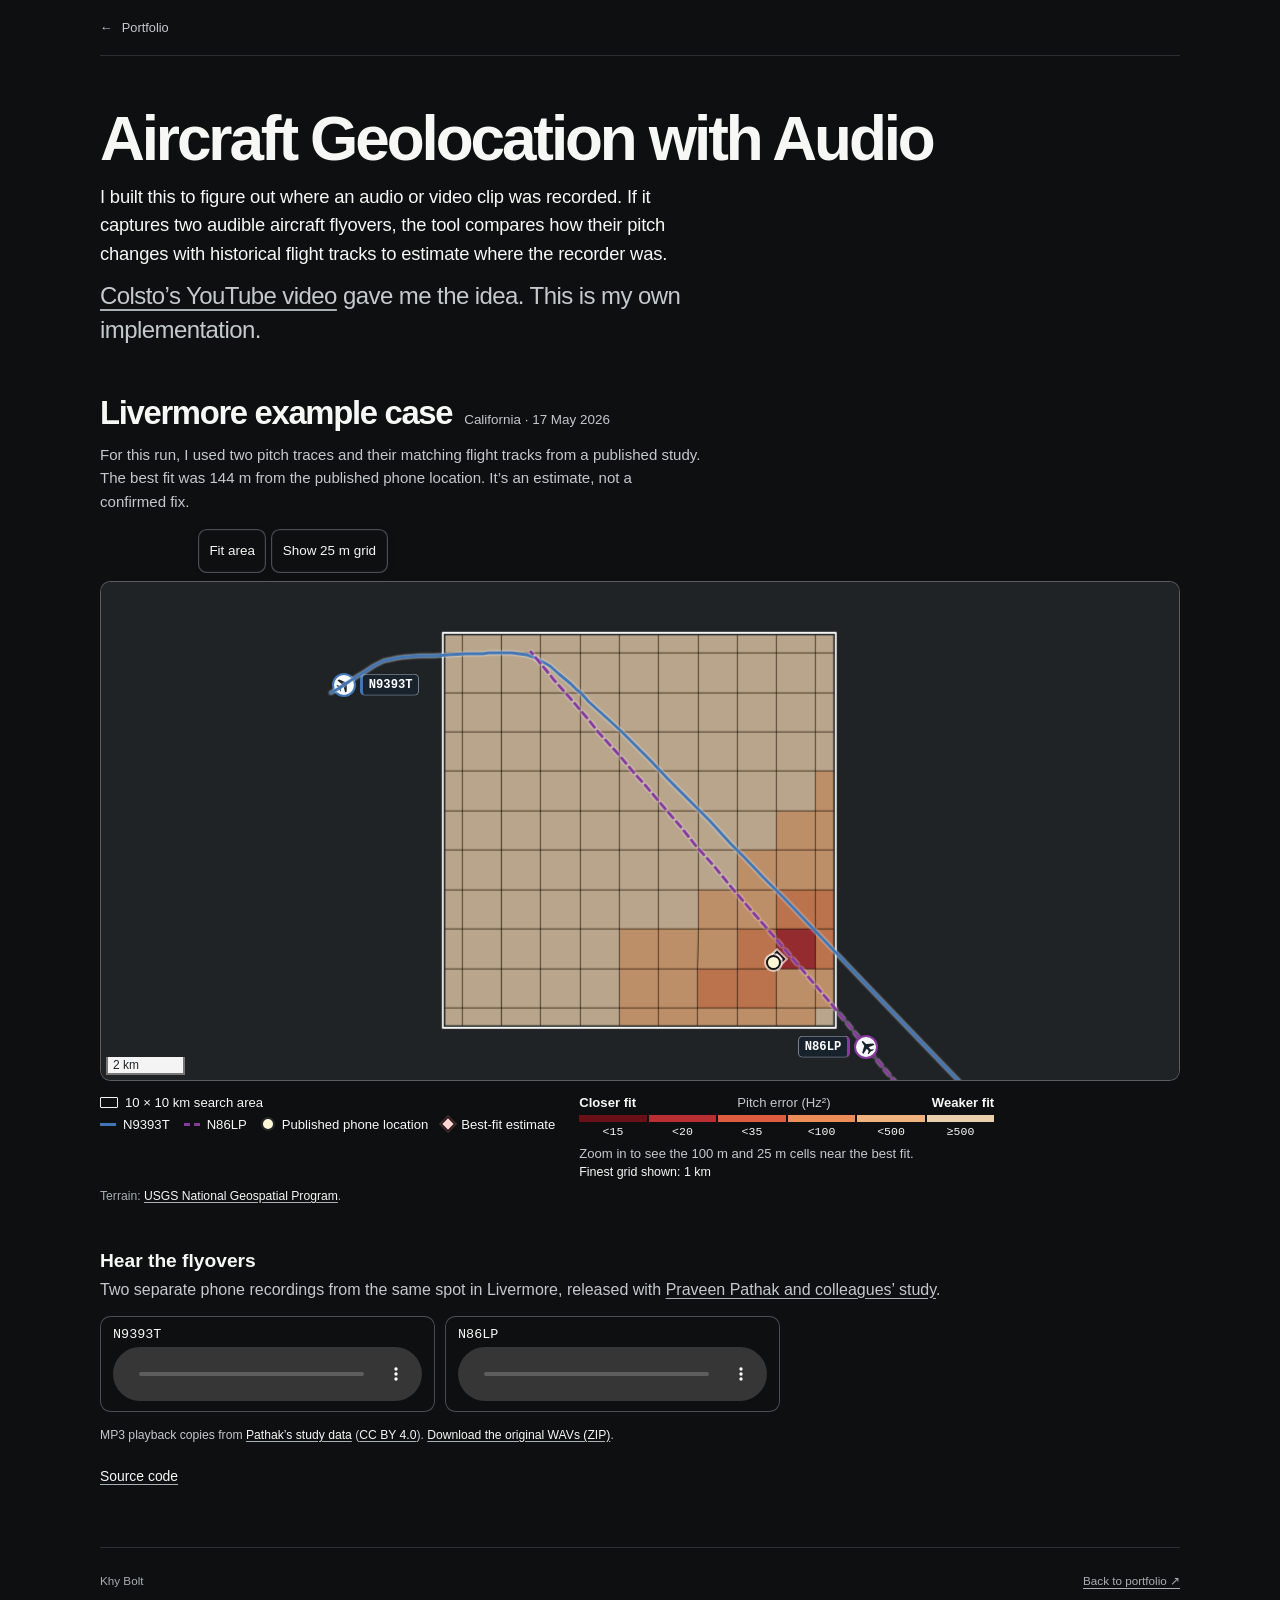
==== commit 5978813c: "Show the real Livermore Doppler example and recordings" ====
--- a/doppler/index.html
+++ b/doppler/index.html
@@ -4,14 +4,14 @@
   <meta charset="utf-8">
   <meta name="viewport" content="width=device-width,initial-scale=1">
   <meta name="theme-color" content="#0d0f11">
-  <meta name="description" content="Explore the Livermore aircraft audio geolocation replay, the measured fit scores and the validation results.">
+  <meta name="description" content="Aircraft geolocation from the pitch of passing aircraft, with a real-audio example from Livermore.">
   <title>Aircraft Geolocation with Audio | Khy Bolt</title>
   <link rel="icon" href="./assets/mark.svg" type="image/svg+xml">
   <link rel="stylesheet" href="./styles.css?v=geolocation1">
   <link rel="stylesheet" href="./assets/leaflet/leaflet.css">
-  <link rel="stylesheet" href="./livermore.css?v=editorial3">
+  <link rel="stylesheet" href="./livermore.css?v=livermore-example1">
   <script src="./assets/leaflet/leaflet.js" defer></script>
-  <script src="./livermore.js?v=editorial3" defer></script>
+  <script src="./livermore.js?v=livermore-example1" defer></script>
 </head>
 <body>
   <a class="skip" href="#livermore">Skip to the Livermore map</a>
@@ -21,23 +21,26 @@
   <main class="shell">
     <div class="hero doppler-intro">
       <h1>Aircraft Geolocation with Audio</h1>
-      <p>I built this to see if the sound of passing aircraft could help locate a recording. Given a rough time, a search area, and two audible flyovers, it compares pitch changes with archived flight tracks and ranks possible recording locations.</p>
+      <p>I built this to figure out where an audio or video clip was recorded. If it captures two audible aircraft flyovers, the tool compares how their pitch changes with historical flight tracks to estimate where the recorder was.</p>
+      <p class="doppler-inspiration"><a href="https://www.youtube.com/watch?v=UytYrhYLOKI">Colsto’s YouTube video</a> gave me the idea. This is my own implementation.</p>
     </div>
     <section id="livermore" class="livermore-section" aria-labelledby="livermore-title">
       <div class="livermore-heading">
-        <h2 id="livermore-title">Livermore search heatmap</h2>
+        <h2 id="livermore-title">Livermore example case</h2>
         <p>California · <time datetime="2026-05-17">17 May 2026</time></p>
       </div>
+      <p class="livermore-example-copy">For this run, I used two pitch traces and their matching flight tracks from a published study. The best fit was 144 m from the published phone location. It’s an estimate, not a confirmed fix.</p>
       <figure class="livermore-figure" aria-labelledby="livermore-title">
         <div class="livermore-tools" id="livermore-tools" role="group" aria-label="Map controls" hidden>
           <button id="livermore-in" class="livermore-zoom" type="button" aria-label="Zoom in">+</button>
           <button id="livermore-out" class="livermore-zoom" type="button" aria-label="Zoom out">−</button>
           <button id="livermore-fit" type="button">Fit area</button>
+          <button id="livermore-detail" type="button">Show 25 m grid</button>
         </div>
         <div class="livermore-surface">
           <div class="livermore-map" id="livermore-map" role="region" aria-label="Livermore terrain and search area" aria-describedby="livermore-help livermore-scale-note" tabindex="0" hidden></div>
           <div class="livermore-fallback" id="livermore-fallback">
-            <img src="./assets/livermore/livermore-adsblol-coarse-fit-v2.png" width="768" height="768" alt="Saved fit scores across the 10 by 10 kilometre search square. Dark red shows the closest fit.">
+            <p>The interactive map is unavailable.</p>
           </div>
         </div>
         <p class="sr-only" id="livermore-help">Drag to pan or pinch to zoom. With the map focused, use the mouse wheel, arrow keys and plus or minus.</p>
@@ -46,54 +49,45 @@
           <div class="livermore-legend">
             <div class="livermore-map-keys">
               <p class="livermore-key">10 × 10 km search area</p>
-              <ul class="livermore-study-legend" id="livermore-study-legend" aria-label="Published study references" hidden>
+              <ul class="livermore-study-legend" id="livermore-study-legend" aria-label="Flight paths and recording locations" hidden>
                 <li class="study-first-key">N9393T</li>
                 <li class="study-second-key">N86LP</li>
-                <li class="study-observer-key">Published recorder position</li>
+                <li class="study-observer-key">Published phone location</li>
+                <li class="study-estimate-key">Best-fit estimate</li>
               </ul>
             </div>
             <div class="livermore-score-legend" id="livermore-score-legend">
-              <div class="livermore-scale-title"><strong>Closer fit</strong><span>Coarse pitch error (Hz²)</span><strong>Weaker fit</strong></div>
-              <ol class="livermore-bands" aria-label="Training pitch error by colour, in squared hertz">
-                <li style="--swatch:#691019">&lt;1</li>
-                <li style="--swatch:#b82e32">1–&lt;2</li>
-                <li style="--swatch:#dd5d3e">2–&lt;3</li>
-                <li style="--swatch:#ec8d59">3–&lt;4</li>
-                <li style="--swatch:#f0b27e">4–&lt;6</li>
-                <li style="--swatch:#e9cfab">≥6</li>
+              <div class="livermore-scale-title"><strong>Closer fit</strong><span>Pitch error (Hz²)</span><strong>Weaker fit</strong></div>
+              <ol class="livermore-bands" aria-label="Squared pitch error by colour">
+                <li style="--swatch:#691019">&lt;15</li>
+                <li style="--swatch:#b82e32">&lt;20</li>
+                <li style="--swatch:#dd5d3e">&lt;35</li>
+                <li style="--swatch:#ec8d59">&lt;100</li>
+                <li style="--swatch:#f0b27e">&lt;500</li>
+                <li style="--swatch:#e9cfab">≥500</li>
               </ol>
-              <p id="livermore-scale-note">Relative fit across 121 samples, 1 km apart. These scores are not probabilities.</p>
+              <p id="livermore-scale-note">Zoom in to see the 100 m and 25 m cells near the best fit.</p>
+              <p id="livermore-resolution" role="status"></p>
             </div>
           </div>
-          <p class="livermore-credit">Displayed tracks and recorder reference from <a href="https://doi.org/10.5281/zenodo.24075029">Praveen Pathak’s study data</a>, v2, <a href="https://creativecommons.org/licenses/by/4.0/">CC BY 4.0</a>. Terrain from the <a href="https://basemap.nationalmap.gov/arcgis/rest/services/USGSTopo/MapServer">USGS National Geospatial Program</a>.</p>
-          <p class="livermore-credit">Contains information from <a href="https://www.adsb.lol/docs/open-data/historical">adsb.lol historical data</a>, available under <a href="https://opendatacommons.org/licenses/odbl/1-0/">ODbL 1.0</a>.</p>
+          <p class="livermore-credit">Terrain: <a href="https://basemap.nationalmap.gov/arcgis/rest/services/USGSTopo/MapServer">USGS National Geospatial Program</a>.</p>
         </figcaption>
       </figure>
-      <nav class="livermore-links" aria-label="More about the replay">
-        <a href="#livermore-benchmark-notes">Benchmark notes</a>
-        <a href="./field/">Field benchmark</a>
-        <a href="https://github.com/KhyBolt/aircraft-doppler">Source repository</a>
+      <section class="livermore-audio" aria-labelledby="livermore-audio-title">
+        <h3 id="livermore-audio-title">Hear the flyovers</h3>
+        <p>Two separate phone recordings from the same spot in Livermore, released with <a href="https://arxiv.org/html/2611.12033v1">Praveen Pathak and colleagues’ study</a>.</p>
+        <div class="livermore-audio-grid">
+          <div class="livermore-audio-item">N9393T <audio aria-label="N9393T flyover recording" controls preload="none" src="./assets/livermore/N9393T.mp3"></audio></div>
+          <div class="livermore-audio-item">N86LP <audio aria-label="N86LP flyover recording" controls preload="none" src="./assets/livermore/N86LP.mp3"></audio></div>
+        </div>
+        <p class="livermore-credit">MP3 playback copies from <a href="https://doi.org/10.5281/zenodo.24075029">Pathak’s study data</a> (<a href="https://creativecommons.org/licenses/by/4.0/">CC BY 4.0</a>). <a href="https://zenodo.org/api/records/24075029/files/raw_flight_data.zip/content">Download the original WAVs (ZIP)</a>.</p>
+      </section>
+      <nav class="livermore-links" aria-label="Project links">
+        <a href="https://github.com/KhyBolt/aircraft-doppler">Source code</a>
       </nav>
-    </section>
-    <section id="livermore-benchmark-notes" class="chapter replay-results" aria-labelledby="livermore-results">
-      <h2 id="livermore-results">Benchmark notes</h2>
-      <p>The matching pair ranked first of 17,101. One flyover passed 1 of 4 held-out blocks and the residual checks failed, so the solver abstained. Its top estimate was about 321 m from the published recorder position, a diagnostic comparison made after ranking. The reference’s independent survey uncertainty is unknown.</p>
-      <details class="replay-details">
-        <summary>Control runs and data</summary>
-        <table class="replay-table">
-          <thead><tr><th scope="col">Replay</th><th scope="col">Pair rank</th><th scope="col">Held-out audio blocks passed</th></tr></thead>
-          <tbody>
-            <tr><th scope="row">Original audio</th><td>1 / 17,101</td><td>3/3 and 1/4</td></tr>
-            <tr><th scope="row">Swapped audio order</th><td>1,230 / 17,170</td><td>1/4 and 2/3</td></tr>
-            <tr><th scope="row">Wrong UTC day</th><td>Absent from 9,252</td><td>2/3 and 1/4</td></tr>
-          </tbody>
-        </table>
-        <p>All three runs abstained.</p>
-        <p>The <a href="./assets/livermore/replay-method.md">replay method</a>, <a href="./assets/livermore/archive-query.py">archive query</a>, and <a href="./assets/livermore/overlay-metadata.json">score metadata</a> document the inputs and fit scores. The archived inputs can be checked against their digests. Repeating the search requires solver revisions that are unavailable through the public links.</p>
-        <p>The <a href="./assets/livermore/study-reference.geojson">study overlays</a> use the published recorder coordinates and matching KML samples during each recording. The public replay bundle contains no fitted point, scored track geometry, or finer grid scores.</p>
-      </details>
     </section>
   </main>
   <footer class="shell footer"><span>Khy Bolt</span><a href="../">Back to portfolio <span aria-hidden="true">↗</span></a></footer>
 </body>
 </html>
+
--- a/doppler/livermore.css
+++ b/doppler/livermore.css
@@ -27,7 +27,7 @@
   line-height: 1.04;
   text-wrap: balance;
 }
-.doppler-intro > p:last-child {
+.doppler-intro > p {
   max-width: 59ch;
   font-size: clamp(1rem, 1.6vw, 1.15rem);
   letter-spacing: -.01em;
@@ -55,7 +55,7 @@
 .livermore-fallback { display: grid; place-items: center; padding: 12px; }
 .livermore-fallback img { display: block; width: 100%; height: 100%; object-fit: contain; }
 
-.livermore-tools { display: flex; gap: 5px; margin-bottom: 8px; }
+.livermore-tools { display: flex; flex-wrap: wrap; gap: 5px; margin-bottom: 8px; }
 .livermore-tools button {
   min-width: 44px;
   min-height: 44px;
@@ -131,26 +131,26 @@
 .livermore-bands li { color: var(--ink); font: .72rem/1.3 var(--mono); white-space: nowrap; }
 .livermore-bands li::before { content: ""; display: block; height: 7px; margin-bottom: 3px; background: var(--swatch); }
 .livermore-credit { margin-top: 7px; color: var(--dim); font-size: .76rem; }
-.livermore-credit a, .livermore-links a, .replay-results a { color: var(--ink); text-decoration-color: var(--dim); text-underline-offset: .19em; }
+.livermore-credit a, .livermore-links a { color: var(--ink); text-decoration-color: var(--dim); text-underline-offset: .19em; }
 .livermore-links { display: flex; flex-wrap: wrap; gap: 5px 18px; margin-top: 10px; font-size: .87rem; }
 .livermore-links a { display: inline-flex; align-items: center; min-height: 44px; }
 
-.replay-results { max-width: 790px; padding-bottom: clamp(27px, 4vw, 44px); }
-.replay-results h2 { margin: 0; font-size: clamp(1.35rem, 2.3vw, 1.8rem); letter-spacing: -.04em; }
-.replay-results p { margin-top: 10px; color: var(--muted); font-size: .94rem; line-height: 1.55; }
-.replay-details { margin-top: 9px; }
-.replay-details summary { min-height: 44px; padding-block: 12px; cursor: pointer; }
-.replay-table { width: 100%; border-collapse: collapse; margin-top: 5px; font-size: .87rem; text-align: left; }
-.replay-table th, .replay-table td { padding: 8px 8px 8px 0; border-bottom: 1px solid var(--line); vertical-align: top; }
-.replay-table thead th { color: var(--muted); font-weight: 550; }
-.replay-table tbody th { font-weight: 600; }
-.replay-table td { font-variant-numeric: tabular-nums; }
-
+ .doppler-intro > .doppler-inspiration { margin-top: .65rem; font-size: .91rem; }
+.livermore-example-copy { color: var(--muted); font-size: .94rem; line-height: 1.55; max-width: 72ch; margin-bottom: 1rem; }
+.livermore-study-legend .study-estimate-key::before { width: 8px; height: 8px; transform: rotate(45deg); border: 2px solid #2b1515; background: #fbd5d2; }
+.livermore-point-marker { display: grid; place-items: center; }
+.livermore-point { width: 15px; height: 15px; border: 2px solid #181515; box-shadow: 0 0 0 2px #fff9; display: block; }
+.livermore-point-reference { border-radius: 50%; background: #fff8d6; }
+.livermore-point-estimate { width: 12px; height: 12px; transform: rotate(45deg); background: #fbd5d2; }
+#livermore-resolution { color: var(--ink); font-size: .78rem; }
+.livermore-audio { margin-top: clamp(24px, 4vw, 44px); }
+.livermore-audio h3 { font-weight: 650; font-size: 1.2rem; margin-bottom: 6px; }
+.livermore-audio > p { color: var(--muted); line-height: 1.5; }
+.livermore-audio a, .doppler-inspiration a { text-decoration-color: var(--dim); text-underline-offset: .19em; }
+.livermore-audio-grid { display: grid; grid-template-columns: repeat(auto-fit, minmax(min(100%, 265px), 1fr)); gap: 10px; max-width: 680px; margin: 14px 0; }
+.livermore-audio-item { padding: 10px 12px; min-width: 0; border-radius: .65rem; border: 1px solid var(--glass-edge); background: var(--glass-fill); color: var(--ink); font: .84rem var(--mono); }
+.livermore-audio-item audio { display: block; width: 100%; margin-top: 5px; }
 @media (max-width: 740px) {
   .livermore-surface { height: clamp(310px, 90vw, 435px); }
   .livermore-legend { gap: 8px 14px; }
 }
-@media (max-width: 410px) {
-  .replay-table { font-size: .78rem; }
-  .replay-table th, .replay-table td { padding-right: 6px; }
-}
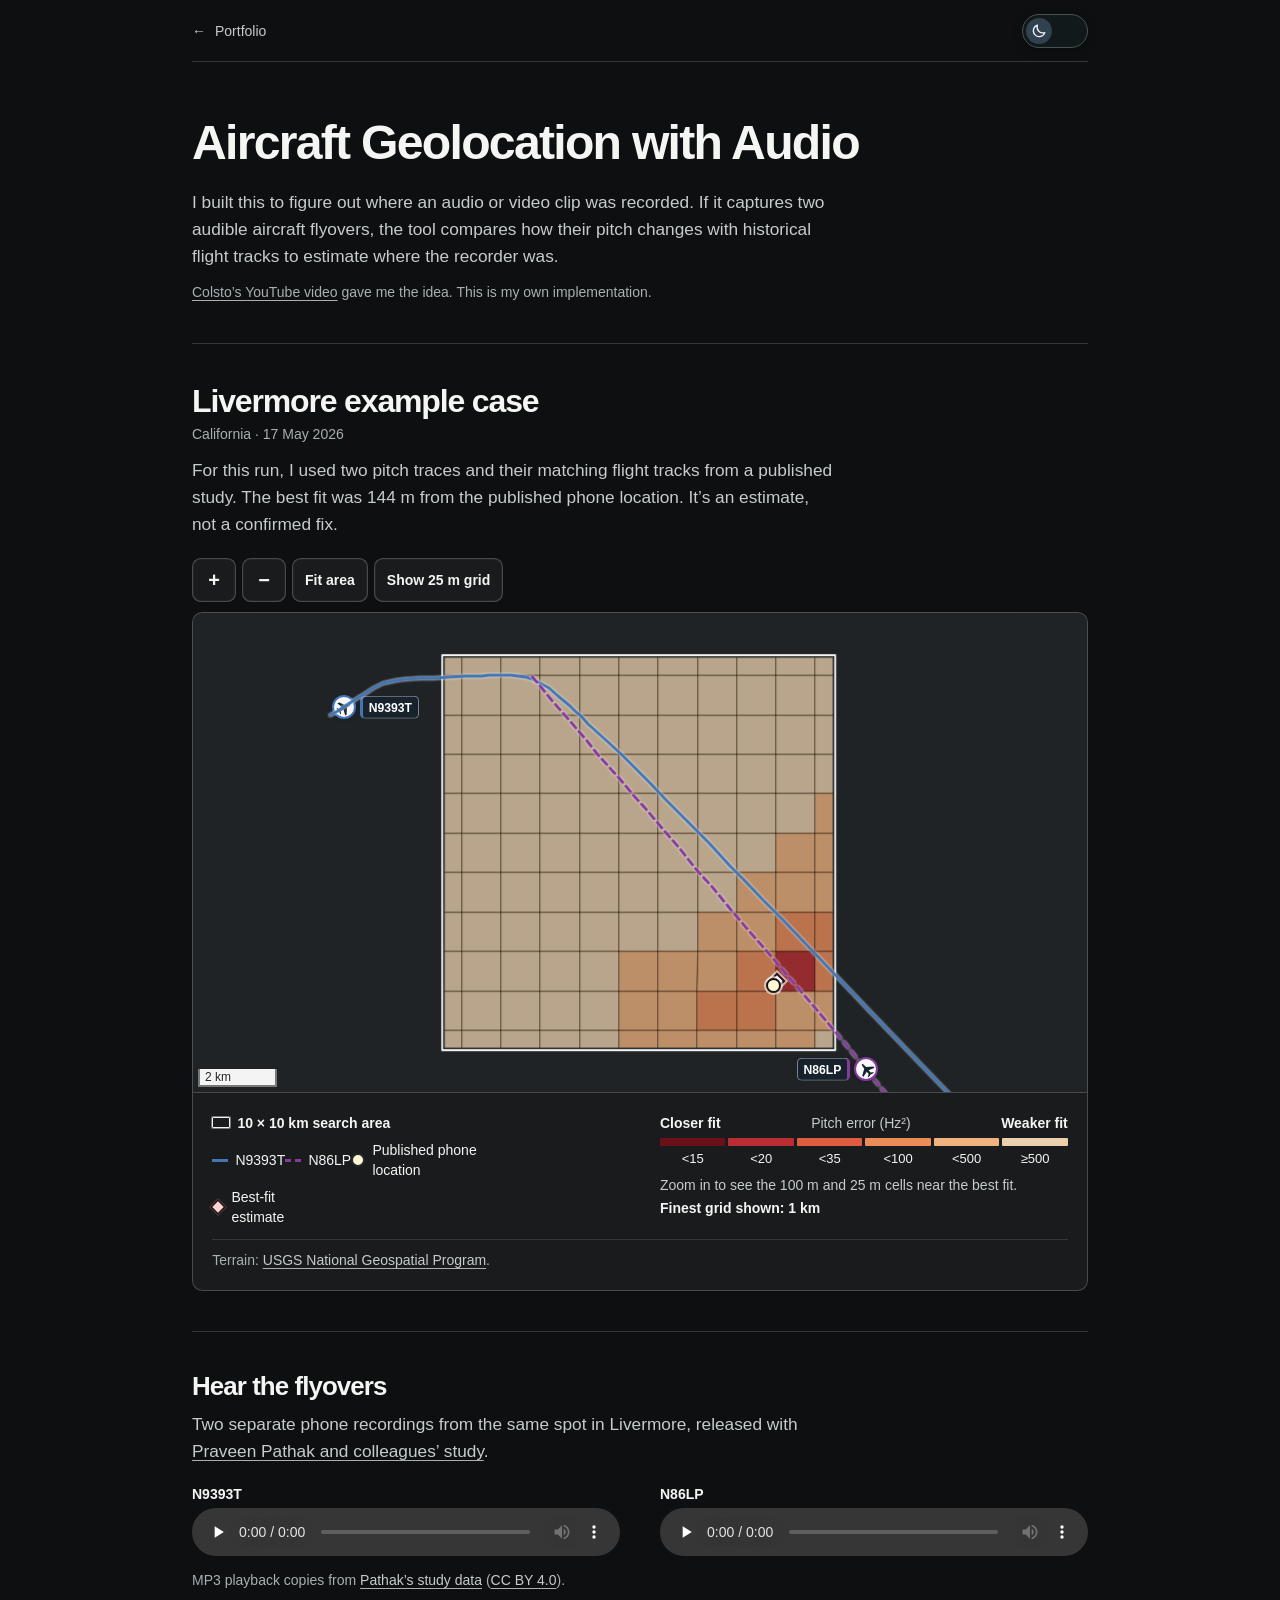
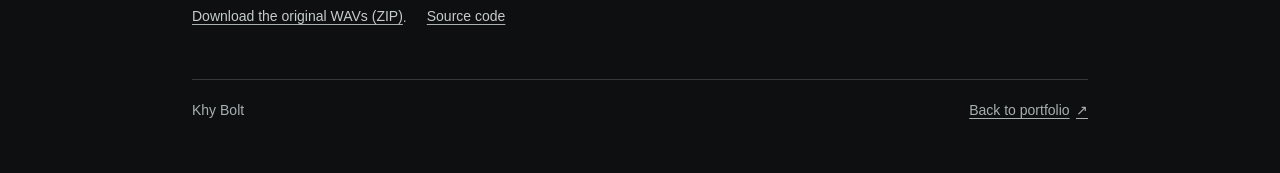
==== commit 5ec03b06: "Unify the Doppler page layout and themes" ====
--- a/doppler/index.html
+++ b/doppler/index.html
@@ -8,8 +8,10 @@
   <title>Aircraft Geolocation with Audio | Khy Bolt</title>
   <link rel="icon" href="./assets/mark.svg" type="image/svg+xml">
   <link rel="stylesheet" href="./styles.css?v=geolocation1">
+  <link rel="stylesheet" href="../assets/reference.css?v=3c0a95a69a355b7d">
   <link rel="stylesheet" href="./assets/leaflet/leaflet.css">
-  <link rel="stylesheet" href="./livermore.css?v=livermore-example1">
+  <link rel="stylesheet" href="./livermore.css?v=livermore-layout1">
+  <script src="../assets/reference-theme.js?v=d18b26892c06b6e3"></script>
   <script src="./assets/leaflet/leaflet.js" defer></script>
   <script src="./livermore.js?v=livermore-example1" defer></script>
 </head>
@@ -17,9 +19,23 @@
   <a class="skip" href="#livermore">Skip to the Livermore map</a>
   <header class="top shell">
     <a href="../" class="top-link"><span aria-hidden="true">←</span> Portfolio</a>
+    <button type="button" id="reference-theme" class="theme-switch" role="switch" aria-checked="false"
+      aria-label="Light theme" title="Switch to light theme" hidden>
+      <span class="theme-track" aria-hidden="true">
+        <span class="theme-knob">
+          <svg class="theme-moon" viewBox="0 0 24 24" fill="none" focusable="false">
+            <path d="M19.5 15A8.3 8.3 0 0 1 9 4.5 8.3 8.3 0 1 0 19.5 15Z" stroke="currentColor" stroke-width="1.8" stroke-linecap="round" stroke-linejoin="round"/>
+          </svg>
+          <svg class="theme-sun" viewBox="0 0 24 24" fill="none" focusable="false">
+            <circle cx="12" cy="12" r="4" stroke="currentColor" stroke-width="1.7"/>
+            <path d="M12 2.5v2m0 15v2M2.5 12h2m15 0h2M5.3 5.3l1.4 1.4m10.6 10.6 1.4 1.4m0-13.4-1.4 1.4M6.7 17.3l-1.4 1.4" stroke="currentColor" stroke-width="1.7" stroke-linecap="round"/>
+          </svg>
+        </span>
+      </span>
+    </button>
   </header>
   <main class="shell">
-    <div class="hero doppler-intro">
+    <div class="doppler-intro">
       <h1>Aircraft Geolocation with Audio</h1>
       <p>I built this to figure out where an audio or video clip was recorded. If it captures two audible aircraft flyovers, the tool compares how their pitch changes with historical flight tracks to estimate where the recorder was.</p>
       <p class="doppler-inspiration"><a href="https://www.youtube.com/watch?v=UytYrhYLOKI">Colsto’s YouTube video</a> gave me the idea. This is my own implementation.</p>
@@ -27,7 +43,7 @@
     <section id="livermore" class="livermore-section" aria-labelledby="livermore-title">
       <div class="livermore-heading">
         <h2 id="livermore-title">Livermore example case</h2>
-        <p>California · <time datetime="2026-05-17">17 May 2026</time></p>
+        <p class="livermore-meta">California · <time datetime="2026-05-17">17 May 2026</time></p>
       </div>
       <p class="livermore-example-copy">For this run, I used two pitch traces and their matching flight tracks from a published study. The best fit was 144 m from the published phone location. It’s an estimate, not a confirmed fix.</p>
       <figure class="livermore-figure" aria-labelledby="livermore-title">
@@ -44,8 +60,8 @@
           </div>
         </div>
         <p class="sr-only" id="livermore-help">Drag to pan or pinch to zoom. With the map focused, use the mouse wheel, arrow keys and plus or minus.</p>
-        <p class="livermore-status" id="livermore-status" role="status" hidden></p>
         <figcaption class="livermore-caption">
+          <p class="livermore-status" id="livermore-status" role="status" hidden></p>
           <div class="livermore-legend">
             <div class="livermore-map-keys">
               <p class="livermore-key">10 × 10 km search area</p>
@@ -80,9 +96,10 @@
           <div class="livermore-audio-item">N9393T <audio aria-label="N9393T flyover recording" controls preload="none" src="./assets/livermore/N9393T.mp3"></audio></div>
           <div class="livermore-audio-item">N86LP <audio aria-label="N86LP flyover recording" controls preload="none" src="./assets/livermore/N86LP.mp3"></audio></div>
         </div>
-        <p class="livermore-credit">MP3 playback copies from <a href="https://doi.org/10.5281/zenodo.24075029">Pathak’s study data</a> (<a href="https://creativecommons.org/licenses/by/4.0/">CC BY 4.0</a>). <a href="https://zenodo.org/api/records/24075029/files/raw_flight_data.zip/content">Download the original WAVs (ZIP)</a>.</p>
+        <p class="livermore-credit">MP3 playback copies from <a href="https://doi.org/10.5281/zenodo.24075029">Pathak’s study data</a> (<a href="https://creativecommons.org/licenses/by/4.0/">CC BY 4.0</a>).</p>
       </section>
       <nav class="livermore-links" aria-label="Project links">
+        <span><a href="https://zenodo.org/api/records/24075029/files/raw_flight_data.zip/content">Download the original WAVs (ZIP)</a>.</span>
         <a href="https://github.com/KhyBolt/aircraft-doppler">Source code</a>
       </nav>
     </section>
--- a/assets/reference.css
+++ b/assets/reference.css
@@ -0,0 +1,94 @@
+@font-face {
+  font-family: Reference Geist;
+  src: url(./fonts/geist-mono.ttf) format("truetype");
+  font-weight: 100 900;
+  font-display: swap;
+}
+body.reference { --paper: #000; }
+.reference .field { background: #000; }
+.reference .project-grid { width: 89%; margin-inline: auto; }
+.reference #ocean-canvas { font-family: Reference Geist, ui-monospace, Menlo, monospace; }
+.reference .field-fade {
+  background: radial-gradient(ellipse 101% 90% at 52% 44%, transparent 54%, #0007 100%);
+}
+.reference-actions {
+  position: fixed;
+  right: max(18px, env(safe-area-inset-right));
+  bottom: max(14px, env(safe-area-inset-bottom));
+  z-index: 3;
+  display: flex;
+  align-items: center;
+}
+.theme-switch {
+  width: 66px;
+  height: 44px;
+  border: 0;
+  background: transparent;
+  display: grid;
+  place-items: center;
+  padding: 0;
+  border-radius: 24px;
+  cursor: pointer;
+}
+.theme-track {
+  display: block;
+  position: relative;
+  width: 66px;
+  height: 34px;
+  border-radius: 99px;
+  border: 1px solid #465354;
+  background: #11191b;
+  box-shadow: 0 3px 10px #0004;
+  transition: background-color .22s ease, border-color .22s ease;
+}
+.theme-switch:hover .theme-track { border-color: #84a0a2; }
+.theme-knob {
+  display: grid;
+  place-items: center;
+  position: absolute;
+  left: 3px;
+  top: 3px;
+  width: 26px;
+  height: 26px;
+  border-radius: 50%;
+  color: #e9f2ff;
+  background: #31414e;
+  transition: transform .28s cubic-bezier(.24,.76,.29,.99), color .22s ease, background-color .22s ease;
+}
+.theme-knob svg {
+  position: absolute;
+  width: 17px;
+  height: 17px;
+  transition: opacity .18s ease, transform .28s cubic-bezier(.24,.76,.29,.99);
+}
+.theme-sun { opacity: 0; transform: rotate(-45deg) scale(.72); }
+.theme-moon { opacity: 1; transform: rotate(0deg) scale(1); }
+[data-reference-theme="light"] { color-scheme: light; }
+[data-reference-theme="light"] .reference { --paper: #fff; --ink: #173735; }
+[data-reference-theme="light"] .reference .field { background: #fff; }
+[data-reference-theme="light"] .reference .field-fade {
+  background: radial-gradient(ellipse 61% 53% at 52% 54%, #2230390e, transparent 82%);
+}
+[data-reference-theme="light"] .reference .title { color: #173631; }
+[data-reference-theme="light"] .reference #title-art { filter: brightness(.39) saturate(.73); }
+[data-reference-theme="light"] .reference .portfolio-label,
+[data-reference-theme="light"] .reference .tile-title {
+  color: #152d2b;
+  text-shadow: 0 0 6px #fffffff2, 0 1px 2px #fff, 0 -1px 2px #fff;
+}
+[data-reference-theme="light"] .reference .tile-frame { border-color: #5a78778a; }
+[data-reference-theme="light"] .reference .tile-link:hover .tile-frame,
+[data-reference-theme="light"] .reference .tile-link:focus-visible .tile-frame { border-color: #285252; }
+[data-reference-theme="light"] .reference :focus-visible { outline-color: #205651; }
+[data-reference-theme="light"] .reference .skip-link { color: #142c2a; background: #fff; }
+[aria-checked="true"] .theme-track { background: #ebefec; border-color: #839590; box-shadow: 0 3px 10px #0d282223; }
+[aria-checked="true"] .theme-knob { transform: translateX(32px); color: #734509; background: #fff; box-shadow: 0 1px 4px #25342b26; }
+[aria-checked="true"] .theme-sun { opacity: 1; transform: rotate(0deg) scale(1); }
+[aria-checked="true"] .theme-moon { opacity: 0; transform: rotate(45deg) scale(.72); }
+@media (max-width:620px) {
+  .reference .project-grid { width: 94%; }
+  .reference-actions { right: max(9px, env(safe-area-inset-right)); bottom: max(8px, env(safe-area-inset-bottom)); }
+}
+@media (prefers-reduced-motion:reduce) {
+  .theme-track, .theme-knob, .theme-knob svg { transition: none; }
+}
--- a/doppler/livermore.css
+++ b/doppler/livermore.css
@@ -1,77 +1,179 @@
 :root {
   --base: #0d0f11;
-  --ink: #f7f8f5;
-  --muted: #c4c9cc;
-  --dim: #a8afb3;
-  --line: rgba(182, 190, 195, .18);
+  --ink: #f5f6f4;
+  --muted: #c6cccd;
+  --dim: #a8b0b2;
+  --line: #34383b;
   --panel: #202326;
-  --glass-fill: rgba(17, 17, 16, .12);
-  --glass-edge: rgba(220, 226, 230, .30);
-  --glass-bevel: rgba(213, 218, 222, .10);
+  --glass-fill: rgb(245 245 245 / .05);
+  --glass-edge: rgb(220 226 230 / .24);
+  --glass-bevel: rgb(213 218 222 / .10);
   --glass-focus: #c9d0d2;
-  --glass-hover: rgba(245, 245, 245, .10);
-  font-family: "Helvetica Neue", "Segoe UI", Arial, sans-serif;
-}
-
-a:hover { color: var(--ink); }
+  --glass-hover: rgb(245 245 245 / .12);
+  --doppler-font: "Helvetica Neue", "Segoe UI", Arial, sans-serif;
+  --rail: 56rem;
+  --gutter: clamp(1rem, 4.25vw, 3rem);
+  --measure: 67ch;
+  --body-size: clamp(1rem, .98rem + .18vw, 1.08rem);
+  --space-section: clamp(1.5rem, 3.25vw, 2.5rem);
+  --space-item: clamp(.875rem, 1.8vw, 1.25rem);
+  --meta-size: .875rem;
+  font-family: var(--doppler-font);
+}
+
+:root[data-reference-theme="light"] {
+  color-scheme: light;
+  --base: #f8f8f6;
+  --ink: #232623;
+  --muted: #444a46;
+  --dim: #565e58;
+  --line: #d4d8d3;
+  --panel: #e8eae6;
+  --glass-fill: rgb(255 255 253 / .76);
+  --glass-edge: rgb(72 77 73 / .29);
+  --glass-bevel: rgb(255 255 253 / .9);
+  --glass-focus: #464c47;
+  --glass-hover: #e9ece8;
+}
+
+.shell { width: min(var(--rail), calc(100% - 2 * var(--gutter))); }
+.top { min-height: 62px; }
+.top-link, .footer { font-family: inherit; }
+.top-link { font-size: var(--meta-size); }
+.footer {
+  min-height: 62px;
+  font-size: var(--meta-size);
+}
+.footer a {
+  display: inline-flex;
+  align-items: center;
+  gap: .4rem;
+  min-height: 44px;
+}
+
+a {
+  text-decoration-color: var(--dim);
+  text-underline-offset: .18em;
+}
+a:hover {
+  color: var(--ink);
+  text-decoration-color: currentColor;
+}
 :is(a, button, summary):focus-visible { outline-color: var(--glass-focus); }
-.skip { background: var(--glass-focus); }
-.top { min-height: 56px; }
-.top-link, .footer { font-family: inherit; }
-
-.doppler-intro { padding-block: clamp(25px, 4vw, 53px) clamp(26px, 4.2vw, 48px); }
+.skip {
+  z-index: 10;
+  background: var(--glass-focus);
+  color: var(--base);
+}
+.skip:hover { color: var(--base); }
+
+.doppler-intro {
+  padding-block: clamp(1.75rem, 4.2vw, 3.5rem) var(--space-section);
+}
+.doppler-intro h1, .livermore-heading h2, .livermore-audio h3 {
+  margin: 0;
+  font-weight: 650;
+  letter-spacing: -.036em;
+  line-height: 1.1;
+  text-wrap: balance;
+}
 .doppler-intro h1 {
-  margin: 0 0 11px;
-  font-size: clamp(2.05rem, 4.85vw, 4.15rem);
-  letter-spacing: -.05em;
-  line-height: 1.04;
-  text-wrap: balance;
-}
-.doppler-intro > p {
-  max-width: 59ch;
-  font-size: clamp(1rem, 1.6vw, 1.15rem);
-  letter-spacing: -.01em;
-  line-height: 1.55;
-}
-
-.livermore-section { margin-bottom: clamp(28px, 4.8vw, 49px); }
-.livermore-heading { display: flex; flex-wrap: wrap; align-items: baseline; gap: 5px 12px; margin-bottom: 12px; }
-.livermore-heading h2 { margin: 0; font-size: clamp(1.45rem, 2.8vw, 2.05rem); letter-spacing: -.04em; }
-.livermore-heading p { color: var(--muted); font-size: .84rem; }
+  font-size: clamp(2rem, 1.25rem + 2.2vw, 3.25rem);
+  margin-bottom: var(--space-item);
+}
+.livermore-heading h2 { font-size: clamp(1.5rem, 1.12rem + 1.2vw, 2rem); }
+.livermore-audio h3 { font-size: clamp(1.25rem, 1.02rem + .75vw, 1.625rem); }
+
+.doppler-intro > p, .livermore-example-copy, .livermore-audio > p {
+  max-width: var(--measure);
+  color: var(--muted);
+  font-size: var(--body-size);
+  line-height: 1.58;
+}
+.doppler-intro .doppler-inspiration {
+  margin-top: .625rem;
+  color: var(--dim);
+  font-size: var(--meta-size);
+}
+
+.livermore-section {
+  border-top: 1px solid var(--line);
+  padding-block: var(--space-section);
+}
+.livermore-heading {
+  display: grid;
+  gap: .375rem;
+  margin-bottom: .75rem;
+}
+.livermore-meta {
+  color: var(--dim);
+  font-size: var(--meta-size);
+  line-height: 1.4;
+  font-variant-numeric: tabular-nums;
+}
+.livermore-figure { margin-top: var(--space-item); }
+.livermore-tools {
+  display: flex;
+  flex-wrap: wrap;
+  gap: .375rem;
+  margin-bottom: .625rem;
+}
+.livermore-tools button {
+  min-width: 44px;
+  min-height: 44px;
+  padding-inline: .75rem;
+  border: 1px solid var(--glass-edge);
+  border-radius: .55rem;
+  background: var(--glass-fill);
+  color: var(--ink);
+  box-shadow: inset 0 0 0 .5px var(--glass-bevel);
+  font-size: var(--meta-size);
+  font-weight: 550;
+}
+.livermore-tools .livermore-zoom {
+  padding-inline: 0;
+  font-size: 1.25rem;
+  line-height: 1;
+}
+.livermore-tools button:hover:not(:disabled) { background: var(--glass-hover); }
+.livermore-tools button:disabled { opacity: .48; }
 .livermore-surface {
   position: relative;
   isolation: isolate;
   overflow: hidden;
-  height: clamp(350px, 46vw, 500px);
+  height: clamp(19.375rem, 45vw, 30rem);
   border: 1px solid var(--glass-edge);
-  border-radius: .65rem;
+  border-bottom: 0;
+  border-radius: .65rem .65rem 0 0;
   background: var(--panel);
 }
-.livermore-map, .livermore-fallback { width: 100%; height: 100%; background: var(--panel); }
-.livermore-map:focus-visible { outline: 2px solid var(--glass-focus); outline-offset: -3px; }
+.livermore-map, .livermore-fallback {
+  width: 100%;
+  height: 100%;
+  background: var(--panel);
+}
+.livermore-map.leaflet-container { font-family: inherit; }
+.livermore-map:focus-visible {
+  outline: 2px solid var(--glass-focus);
+  outline-offset: -3px;
+}
 .livermore-map .leaflet-image-layer, .livermore-fallback img { image-rendering: pixelated; }
-.livermore-map .leaflet-control-scale-line { background: #f4f4f4; color: #202326; }
+.livermore-map .leaflet-control-scale-line {
+  background: #f4f4f4;
+  color: #202326;
+}
 .livermore-map .livermore-study-track { filter: drop-shadow(0 0 1px #fff); }
-.livermore-fallback { display: grid; place-items: center; padding: 12px; }
-.livermore-fallback img { display: block; width: 100%; height: 100%; object-fit: contain; }
-
-.livermore-tools { display: flex; flex-wrap: wrap; gap: 5px; margin-bottom: 8px; }
-.livermore-tools button {
-  min-width: 44px;
-  min-height: 44px;
-  padding-inline: .65rem;
-  border: 1px solid var(--glass-edge);
-  border-radius: .55rem;
-  background: var(--glass-fill);
-  color: var(--ink);
-  box-shadow: inset 0 0 0 .5px var(--glass-bevel), 0 2px 8px rgb(0 0 0 / .05);
-  -webkit-backdrop-filter: blur(.85px);
-  backdrop-filter: blur(.85px);
-  font-size: .84rem;
-}
-.livermore-tools .livermore-zoom { padding-inline: 0; font-size: 1.2rem; line-height: 1; }
-.livermore-tools button:hover:not(:disabled) { background: var(--glass-hover); }
-.livermore-tools button:disabled { opacity: .5; }
+.livermore-fallback {
+  display: grid;
+  place-items: center;
+  padding: 12px;
+}
+.livermore-fallback img {
+  display: block;
+  width: 100%;
+  height: 100%;
+  object-fit: contain;
+}
 
 .livermore-flight-label-body { position: relative; display: block; width: 24px; height: 24px; }
 .livermore-flight-badge {
@@ -103,7 +205,7 @@
   border-radius: .3rem;
   background: #17222d;
   color: #fff;
-  font: 650 .76rem/1 var(--mono);
+  font: 650 .76rem/1 var(--doppler-font);
   white-space: nowrap;
 }
 .livermore-flight-label-left .livermore-flight-id {
@@ -113,44 +215,170 @@
   border-inline-end: 3px solid var(--study-color);
 }
 
-.livermore-status { margin-top: 8px; color: var(--muted); font-size: .8rem; }
-.livermore-caption { padding-top: 12px; color: var(--muted); font-size: .82rem; line-height: 1.45; }
-.livermore-legend { display: flex; flex-wrap: wrap; align-items: start; gap: 8px 24px; }
-.livermore-map-keys { color: var(--ink); }
-.livermore-key, .livermore-study-legend li { display: flex; align-items: center; gap: 7px; }
-.livermore-key::before { content: ""; width: 16px; height: 9px; border: 1px solid #f4f4f4; border-radius: 1px; }
-.livermore-study-legend { display: flex; flex-wrap: wrap; gap: 4px 14px; margin: 3px 0 0; padding: 0; list-style: none; }
-.livermore-study-legend li::before { content: ""; width: 16px; border-top: 3px solid #4275b4; }
-.livermore-study-legend .study-second-key::before { border-color: #873a9d; border-top-style: dashed; }
-.livermore-study-legend .study-observer-key::before { width: 10px; height: 10px; border: 2px solid #252829; border-radius: 50%; background: #fff8d6; }
-
-.livermore-score-legend { flex: 1 1 15rem; max-width: 415px; min-width: 0; }
-.livermore-scale-title { display: flex; justify-content: space-between; align-items: end; gap: 4px; text-align: center; }
-.livermore-scale-title strong { font-weight: 600; color: var(--ink); }
-.livermore-bands { display: grid; grid-template-columns: repeat(6, minmax(0, 1fr)); gap: 2px; margin: 3px 0 4px; padding: 0; list-style: none; text-align: center; }
-.livermore-bands li { color: var(--ink); font: .72rem/1.3 var(--mono); white-space: nowrap; }
-.livermore-bands li::before { content: ""; display: block; height: 7px; margin-bottom: 3px; background: var(--swatch); }
-.livermore-credit { margin-top: 7px; color: var(--dim); font-size: .76rem; }
-.livermore-credit a, .livermore-links a { color: var(--ink); text-decoration-color: var(--dim); text-underline-offset: .19em; }
-.livermore-links { display: flex; flex-wrap: wrap; gap: 5px 18px; margin-top: 10px; font-size: .87rem; }
-.livermore-links a { display: inline-flex; align-items: center; min-height: 44px; }
-
- .doppler-intro > .doppler-inspiration { margin-top: .65rem; font-size: .91rem; }
-.livermore-example-copy { color: var(--muted); font-size: .94rem; line-height: 1.55; max-width: 72ch; margin-bottom: 1rem; }
-.livermore-study-legend .study-estimate-key::before { width: 8px; height: 8px; transform: rotate(45deg); border: 2px solid #2b1515; background: #fbd5d2; }
 .livermore-point-marker { display: grid; place-items: center; }
 .livermore-point { width: 15px; height: 15px; border: 2px solid #181515; box-shadow: 0 0 0 2px #fff9; display: block; }
 .livermore-point-reference { border-radius: 50%; background: #fff8d6; }
 .livermore-point-estimate { width: 12px; height: 12px; transform: rotate(45deg); background: #fbd5d2; }
-#livermore-resolution { color: var(--ink); font-size: .78rem; }
-.livermore-audio { margin-top: clamp(24px, 4vw, 44px); }
-.livermore-audio h3 { font-weight: 650; font-size: 1.2rem; margin-bottom: 6px; }
-.livermore-audio > p { color: var(--muted); line-height: 1.5; }
-.livermore-audio a, .doppler-inspiration a { text-decoration-color: var(--dim); text-underline-offset: .19em; }
-.livermore-audio-grid { display: grid; grid-template-columns: repeat(auto-fit, minmax(min(100%, 265px), 1fr)); gap: 10px; max-width: 680px; margin: 14px 0; }
-.livermore-audio-item { padding: 10px 12px; min-width: 0; border-radius: .65rem; border: 1px solid var(--glass-edge); background: var(--glass-fill); color: var(--ink); font: .84rem var(--mono); }
-.livermore-audio-item audio { display: block; width: 100%; margin-top: 5px; }
-@media (max-width: 740px) {
-  .livermore-surface { height: clamp(310px, 90vw, 435px); }
-  .livermore-legend { gap: 8px 14px; }
-}
+
+.livermore-status {
+  margin-bottom: .75rem;
+  color: var(--muted);
+  font-size: var(--meta-size);
+}
+.livermore-caption {
+  padding: clamp(.875rem, 2vw, 1.2rem);
+  border: 1px solid var(--glass-edge);
+  border-radius: 0 0 .65rem .65rem;
+  background: var(--glass-fill);
+  color: var(--muted);
+  font-size: var(--meta-size);
+  line-height: 1.45;
+}
+.livermore-legend {
+  display: grid;
+  grid-template-columns: minmax(0, 1fr) minmax(0, 1fr);
+  gap: .875rem clamp(1rem, 4vw, 2.5rem);
+}
+.livermore-map-keys { color: var(--ink); }
+.livermore-key, .livermore-study-legend li {
+  display: flex;
+  align-items: center;
+  gap: .45rem;
+}
+.livermore-key { font-weight: 600; }
+.livermore-key::before {
+  content: "";
+  flex: 0 0 16px;
+  height: 9px;
+  border: 1px solid #f4f4f4;
+  border-radius: 1px;
+  box-shadow: 0 0 0 1px #717674;
+}
+.livermore-study-legend {
+  display: flex;
+  flex-wrap: wrap;
+  gap: .375rem 1rem;
+  margin: .45rem 0 0;
+  padding: 0;
+  list-style: none;
+}
+.livermore-study-legend li::before {
+  content: "";
+  flex: 0 0 16px;
+  border-top: 3px solid #4275b4;
+}
+.livermore-study-legend .study-second-key::before {
+  border-color: #873a9d;
+  border-top-style: dashed;
+}
+.livermore-study-legend .study-observer-key::before {
+  flex-basis: 10px;
+  height: 10px;
+  border: 2px solid #252829;
+  border-radius: 50%;
+  background: #fff8d6;
+}
+.livermore-study-legend .study-estimate-key::before {
+  flex-basis: 8px;
+  height: 8px;
+  transform: rotate(45deg);
+  border: 2px solid #2b1515;
+  background: #fbd5d2;
+}
+
+.livermore-scale-title {
+  display: flex;
+  justify-content: space-between;
+  gap: .375rem;
+  text-align: center;
+}
+.livermore-scale-title strong {
+  font-weight: 600;
+  color: var(--ink);
+}
+.livermore-bands {
+  display: grid;
+  grid-template-columns: repeat(6, minmax(0, 1fr));
+  gap: 3px;
+  margin: .35rem 0;
+  padding: 0;
+  list-style: none;
+  text-align: center;
+}
+.livermore-bands li {
+  color: var(--ink);
+  font-size: .8125rem;
+  font-variant-numeric: tabular-nums;
+  white-space: nowrap;
+}
+.livermore-bands li::before {
+  content: "";
+  display: block;
+  height: 8px;
+  margin-bottom: .25rem;
+  border-radius: 1px;
+  background: var(--swatch);
+}
+#livermore-resolution {
+  margin-top: .2rem;
+  color: var(--ink);
+  font-weight: 600;
+}
+.livermore-caption .livermore-credit,
+.livermore-audio .livermore-credit,
+.livermore-links {
+  color: var(--dim);
+  font-size: var(--meta-size);
+  line-height: 1.5;
+}
+.livermore-caption .livermore-credit {
+  margin-top: .75rem;
+  padding-top: .625rem;
+  border-top: 1px solid var(--line);
+}
+.livermore-credit a, .livermore-links a { color: var(--muted); }
+
+.livermore-audio {
+  margin-top: var(--space-section);
+  padding-top: var(--space-section);
+  border-top: 1px solid var(--line);
+}
+.livermore-audio h3 { margin-bottom: .625rem; }
+.livermore-audio-grid {
+  display: grid;
+  grid-template-columns: repeat(2, minmax(0, 1fr));
+  gap: 1rem clamp(1rem, 4vw, 2.5rem);
+  margin-block: var(--space-item) .875rem;
+}
+.livermore-audio-item {
+  min-width: 0;
+  color: var(--ink);
+  font-size: var(--meta-size);
+  font-weight: 600;
+}
+.livermore-audio-item audio {
+  display: block;
+  width: 100%;
+  height: 48px;
+  margin-top: .375rem;
+}
+.livermore-links {
+  display: flex;
+  flex-wrap: wrap;
+  align-items: center;
+  gap: 0 1.25rem;
+  margin-top: .25rem;
+}
+.livermore-links a {
+  display: inline-flex;
+  align-items: center;
+  min-height: 44px;
+}
+
+@media (max-width: 41rem) {
+  .livermore-surface { height: clamp(19.375rem, 86vw, 26rem); }
+  .livermore-legend, .livermore-audio-grid { grid-template-columns: minmax(0, 1fr); }
+}
+@media (prefers-reduced-motion: reduce) {
+  .theme-switch .theme-track, .theme-switch .theme-knob, .theme-switch svg { transition: none; }
+}
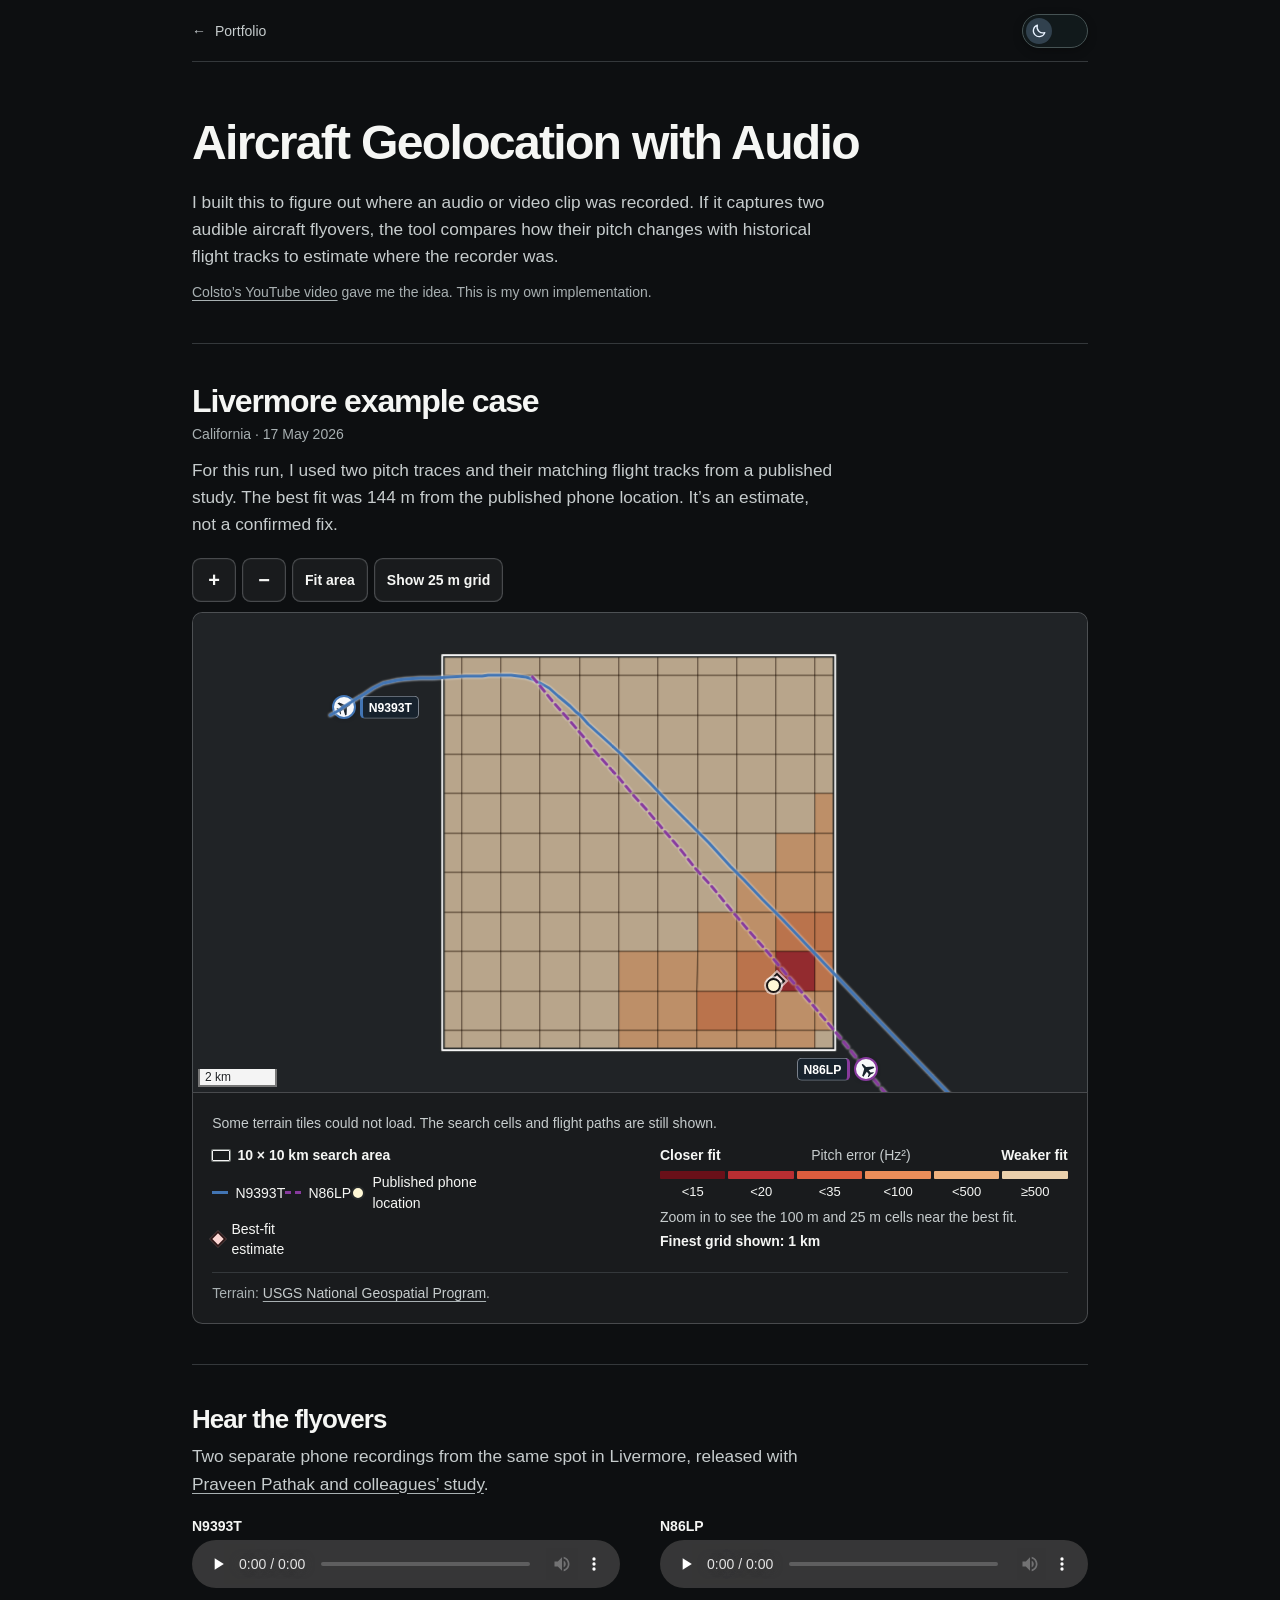
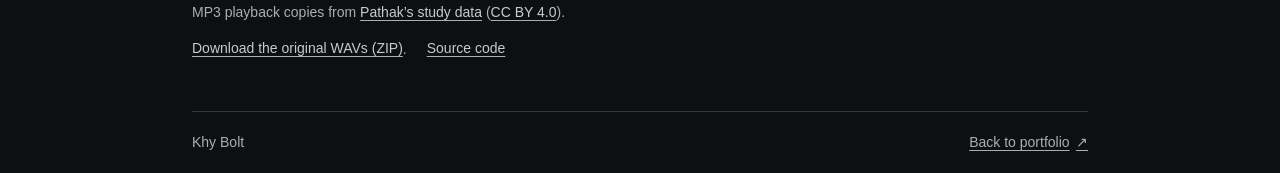
==== commit ac89752c: "Preserve the Livermore map view on resize" ====
--- a/doppler/index.html
+++ b/doppler/index.html
@@ -13,7 +13,7 @@
   <link rel="stylesheet" href="./livermore.css?v=livermore-layout1">
   <script src="../assets/reference-theme.js?v=d18b26892c06b6e3"></script>
   <script src="./assets/leaflet/leaflet.js" defer></script>
-  <script src="./livermore.js?v=livermore-example1" defer></script>
+  <script src="./livermore.js?v=livermore-resize1" defer></script>
 </head>
 <body>
   <a class="skip" href="#livermore">Skip to the Livermore map</a>
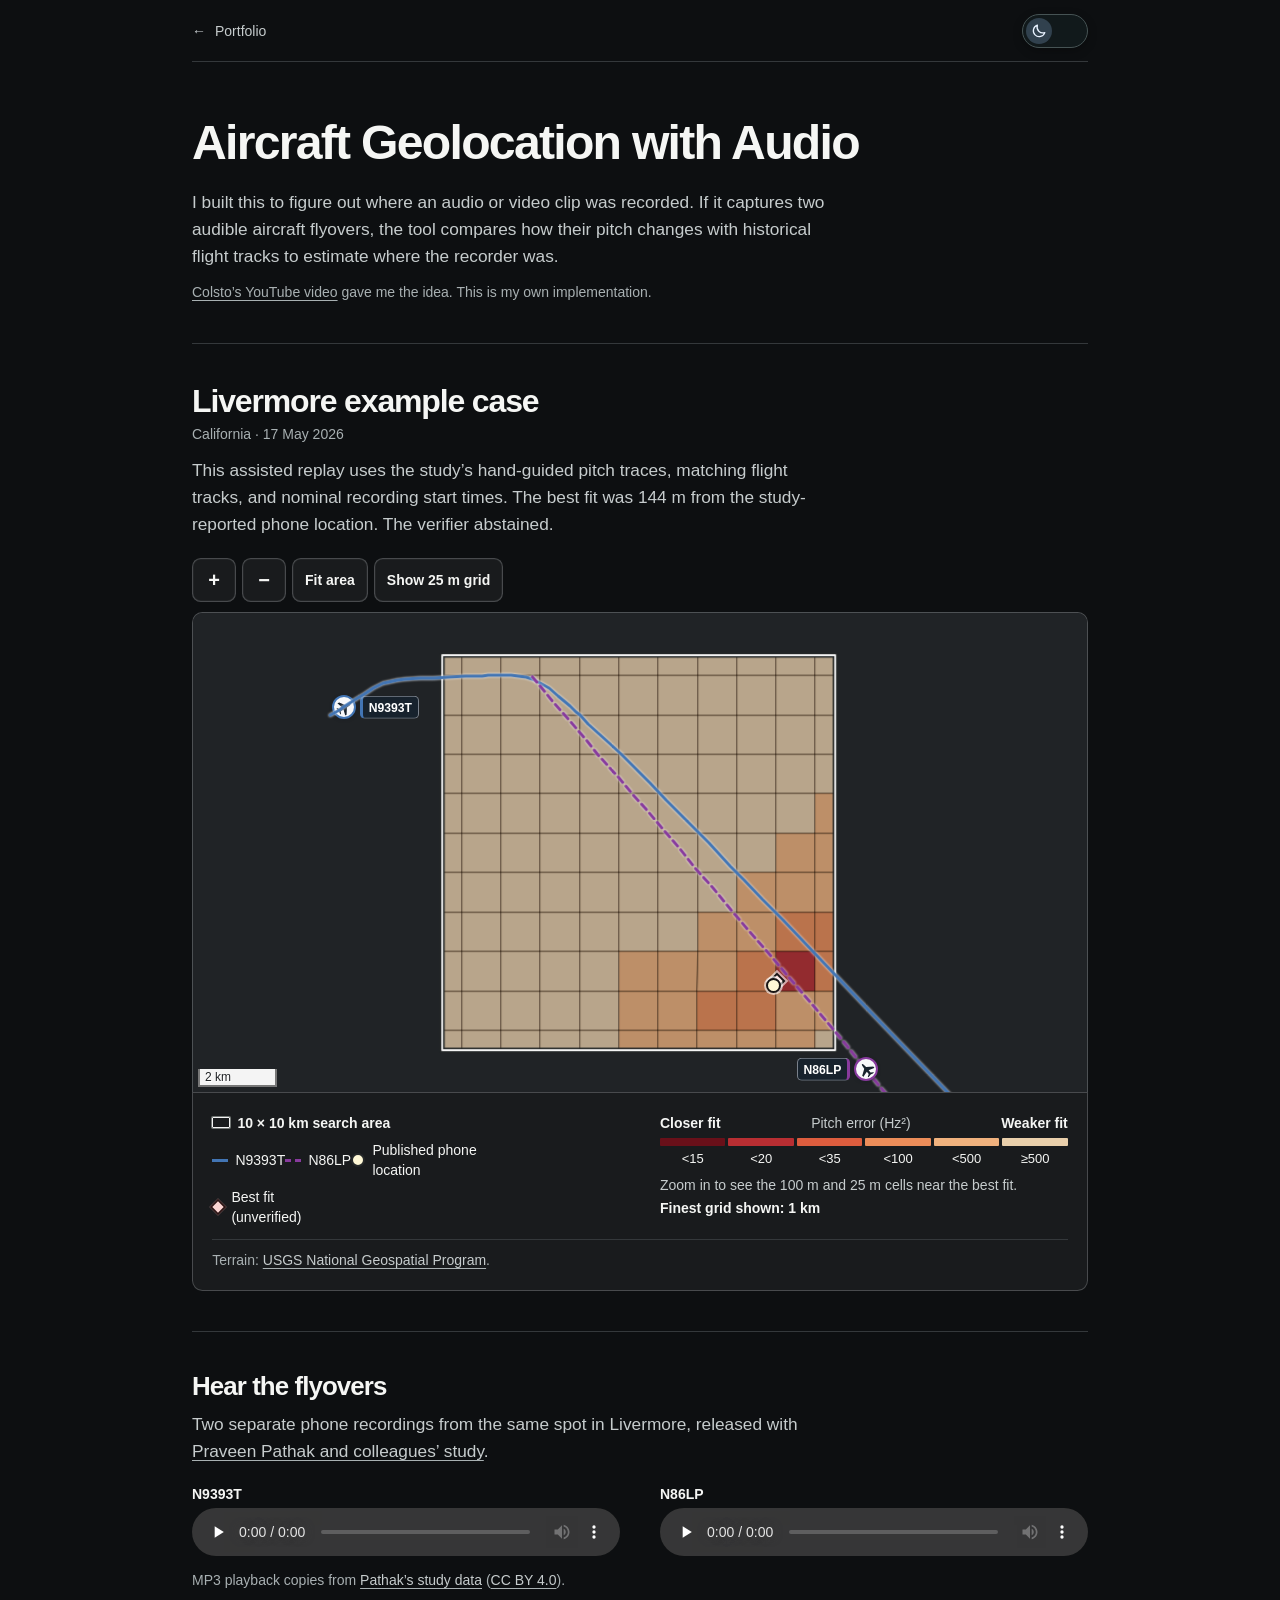
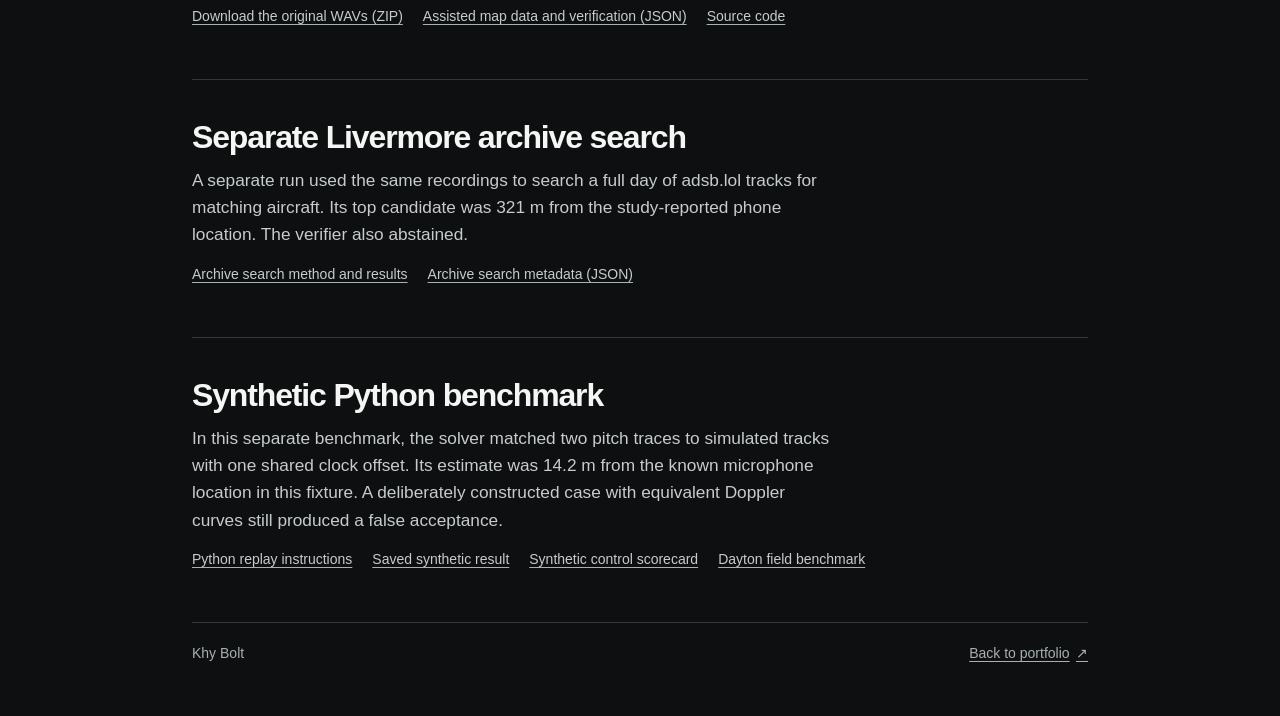
==== commit dbaf1161: "Clarify Livermore Doppler results and link Ask evidence" ====
--- a/doppler/index.html
+++ b/doppler/index.html
@@ -45,7 +45,7 @@
         <h2 id="livermore-title">Livermore example case</h2>
         <p class="livermore-meta">California · <time datetime="2026-05-17">17 May 2026</time></p>
       </div>
-      <p class="livermore-example-copy">For this run, I used two pitch traces and their matching flight tracks from a published study. The best fit was 144 m from the published phone location. It’s an estimate, not a confirmed fix.</p>
+      <p class="livermore-example-copy">This assisted replay uses the study’s hand-guided pitch traces, matching flight tracks, and nominal recording start times. The best fit was 144 m from the study-reported phone location. The verifier abstained.</p>
       <figure class="livermore-figure" aria-labelledby="livermore-title">
         <div class="livermore-tools" id="livermore-tools" role="group" aria-label="Map controls" hidden>
           <button id="livermore-in" class="livermore-zoom" type="button" aria-label="Zoom in">+</button>
@@ -69,7 +69,7 @@
                 <li class="study-first-key">N9393T</li>
                 <li class="study-second-key">N86LP</li>
                 <li class="study-observer-key">Published phone location</li>
-                <li class="study-estimate-key">Best-fit estimate</li>
+                <li class="study-estimate-key">Best fit (unverified)</li>
               </ul>
             </div>
             <div class="livermore-score-legend" id="livermore-score-legend">
@@ -99,8 +99,31 @@
         <p class="livermore-credit">MP3 playback copies from <a href="https://doi.org/10.5281/zenodo.24075029">Pathak’s study data</a> (<a href="https://creativecommons.org/licenses/by/4.0/">CC BY 4.0</a>).</p>
       </section>
       <nav class="livermore-links" aria-label="Project links">
-        <span><a href="https://zenodo.org/api/records/24075029/files/raw_flight_data.zip/content">Download the original WAVs (ZIP)</a>.</span>
+        <a href="https://zenodo.org/api/records/24075029/files/raw_flight_data.zip/content">Download the original WAVs (ZIP)</a>
+        <a href="./assets/livermore/livermore-assisted-real-audio-map-v1.json">Assisted map data and verification (JSON)</a>
         <a href="https://github.com/KhyBolt/aircraft-doppler">Source code</a>
+      </nav>
+    </section>
+    <section id="livermore-archive" class="livermore-section" aria-labelledby="livermore-archive-title">
+      <div class="livermore-heading">
+        <h2 id="livermore-archive-title">Separate Livermore archive search</h2>
+      </div>
+      <p class="livermore-example-copy">A separate run used the same recordings to search a full day of adsb.lol tracks for matching aircraft. Its top candidate was 321 m from the study-reported phone location. The verifier also abstained.</p>
+      <nav class="livermore-links" aria-label="Archive search evidence">
+        <a href="https://github.com/KhyBolt/KhyBolt.github.io/blob/main/doppler/assets/livermore/replay-method.md">Archive search method and results</a>
+        <a href="./assets/livermore/overlay-metadata.json">Archive search metadata (JSON)</a>
+      </nav>
+    </section>
+    <section id="evidence" class="livermore-section" aria-labelledby="evidence-title">
+      <div class="livermore-heading">
+        <h2 id="evidence-title">Synthetic Python benchmark</h2>
+      </div>
+      <p id="search" class="livermore-example-copy">In this separate benchmark, the solver matched two pitch traces to simulated tracks with one shared clock offset. Its estimate was 14.2 m from the known microphone location in this fixture. A deliberately constructed case with equivalent Doppler curves still produced a false acceptance.</p>
+      <nav class="livermore-links" aria-label="Benchmark evidence">
+        <a href="https://github.com/KhyBolt/aircraft-doppler/blob/99423ddd243b2a61c2a48c8dadbd78284d20c138/README.md#replay-the-synthetic-benchmark">Python replay instructions</a>
+        <a href="https://github.com/KhyBolt/aircraft-doppler/blob/99423ddd243b2a61c2a48c8dadbd78284d20c138/evidence/summary.json">Saved synthetic result</a>
+        <a href="https://github.com/KhyBolt/aircraft-doppler/blob/99423ddd243b2a61c2a48c8dadbd78284d20c138/evidence/scorecard.csv">Synthetic control scorecard</a>
+        <a href="./field/">Dayton field benchmark</a>
       </nav>
     </section>
   </main>
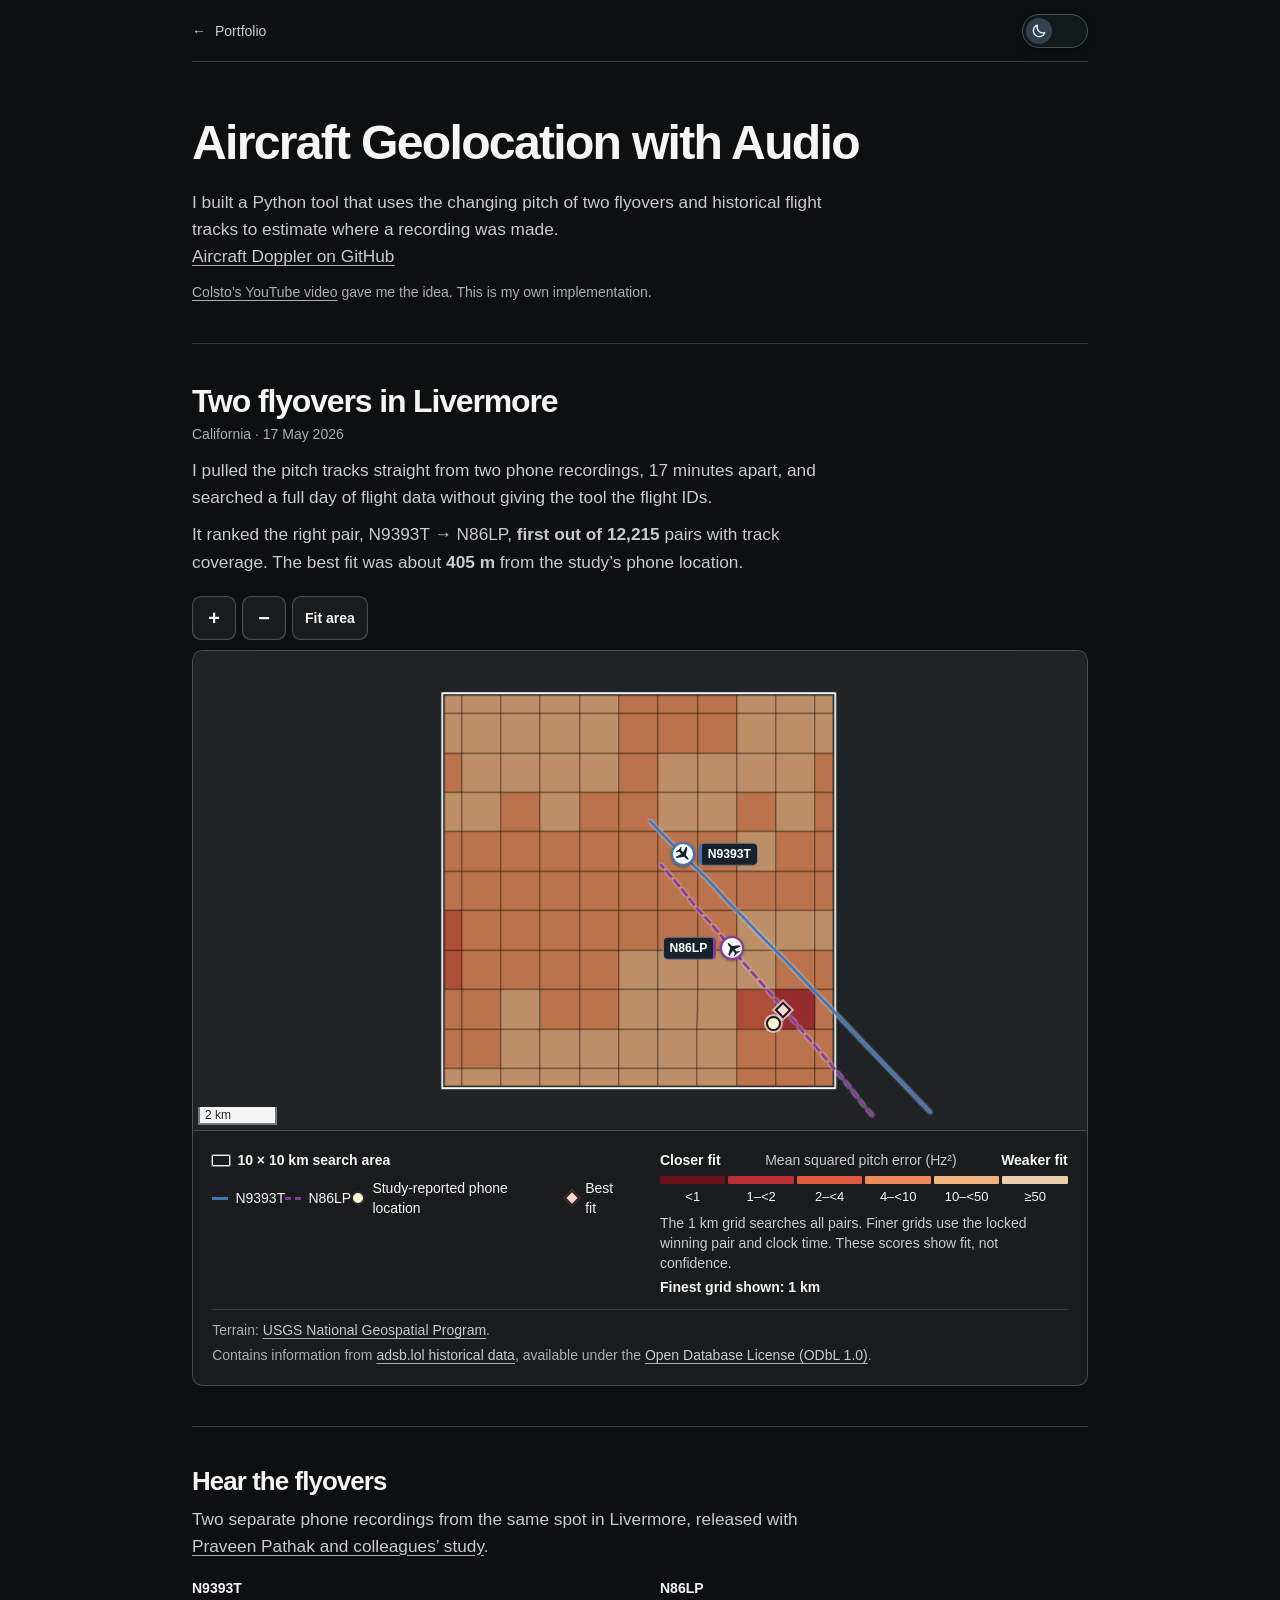
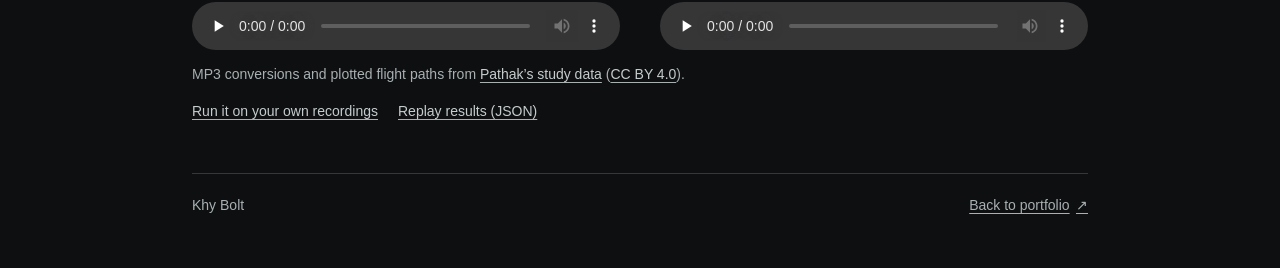
==== commit 3a2b5c05: "Publish the automatic Livermore replay and refine portfolio controls" ====
--- a/doppler/index.html
+++ b/doppler/index.html
@@ -6,14 +6,15 @@
   <meta name="theme-color" content="#0d0f11">
   <meta name="description" content="Aircraft geolocation from the pitch of passing aircraft, with a real-audio example from Livermore.">
   <title>Aircraft Geolocation with Audio | Khy Bolt</title>
+  <link rel="canonical" href="https://khybolt.github.io/doppler/">
   <link rel="icon" href="./assets/mark.svg" type="image/svg+xml">
   <link rel="stylesheet" href="./styles.css?v=geolocation1">
   <link rel="stylesheet" href="../assets/reference.css?v=3c0a95a69a355b7d">
   <link rel="stylesheet" href="./assets/leaflet/leaflet.css">
-  <link rel="stylesheet" href="./livermore.css?v=livermore-layout1">
+  <link rel="stylesheet" href="./livermore.css?v=livermore-full-day2">
   <script src="../assets/reference-theme.js?v=d18b26892c06b6e3"></script>
   <script src="./assets/leaflet/leaflet.js" defer></script>
-  <script src="./livermore.js?v=livermore-resize1" defer></script>
+  <script src="./livermore.js?v=livermore-full-day2" defer></script>
 </head>
 <body>
   <a class="skip" href="#livermore">Skip to the Livermore map</a>
@@ -37,56 +38,51 @@
   <main class="shell">
     <div class="doppler-intro">
       <h1>Aircraft Geolocation with Audio</h1>
-      <p>I built this to figure out where an audio or video clip was recorded. If it captures two audible aircraft flyovers, the tool compares how their pitch changes with historical flight tracks to estimate where the recorder was.</p>
+      <p>I built a Python tool that uses the changing pitch of two flyovers and historical flight tracks to estimate where a recording was made.</p>
+      <p><a href="https://github.com/KhyBolt/aircraft-doppler">Aircraft Doppler on GitHub</a></p>
       <p class="doppler-inspiration"><a href="https://www.youtube.com/watch?v=UytYrhYLOKI">Colsto’s YouTube video</a> gave me the idea. This is my own implementation.</p>
     </div>
     <section id="livermore" class="livermore-section" aria-labelledby="livermore-title">
       <div class="livermore-heading">
-        <h2 id="livermore-title">Livermore example case</h2>
+        <h2 id="livermore-title">Two flyovers in Livermore</h2>
         <p class="livermore-meta">California · <time datetime="2026-05-17">17 May 2026</time></p>
       </div>
-      <p class="livermore-example-copy">This assisted replay uses the study’s hand-guided pitch traces, matching flight tracks, and nominal recording start times. The best fit was 144 m from the study-reported phone location. The verifier abstained.</p>
-      <figure class="livermore-figure" aria-labelledby="livermore-title">
+      <p id="livermore-archive" class="livermore-example-copy">I pulled the pitch tracks straight from two phone recordings, 17 minutes apart, and searched a full day of flight data without giving the tool the flight IDs.</p>
+      <p class="livermore-example-copy">It ranked the right pair, N9393T → N86LP, <strong>first out of 12,215</strong> pairs with track coverage. The best fit was about <strong>405 m</strong> from the study’s phone location.</p>
+      <figure id="search" class="livermore-figure" aria-labelledby="livermore-title">
         <div class="livermore-tools" id="livermore-tools" role="group" aria-label="Map controls" hidden>
           <button id="livermore-in" class="livermore-zoom" type="button" aria-label="Zoom in">+</button>
           <button id="livermore-out" class="livermore-zoom" type="button" aria-label="Zoom out">−</button>
           <button id="livermore-fit" type="button">Fit area</button>
-          <button id="livermore-detail" type="button">Show 25 m grid</button>
         </div>
         <div class="livermore-surface">
-          <div class="livermore-map" id="livermore-map" role="region" aria-label="Livermore terrain and search area" aria-describedby="livermore-help livermore-scale-note" tabindex="0" hidden></div>
+          <div class="livermore-map" id="livermore-map" data-replay="livermore-automatic-real-audio-map-v1.json" role="region" aria-label="Livermore terrain and search area" aria-describedby="livermore-help" tabindex="0" hidden></div>
           <div class="livermore-fallback" id="livermore-fallback">
-            <p>The interactive map is unavailable.</p>
+            <p>Map unavailable. <a href="./assets/livermore/livermore-automatic-real-audio-map-v1.json">See the replay results</a>.</p>
           </div>
         </div>
         <p class="sr-only" id="livermore-help">Drag to pan or pinch to zoom. With the map focused, use the mouse wheel, arrow keys and plus or minus.</p>
         <figcaption class="livermore-caption">
-          <p class="livermore-status" id="livermore-status" role="status" hidden></p>
+          <p class="livermore-status" id="livermore-status" role="status"></p>
           <div class="livermore-legend">
             <div class="livermore-map-keys">
               <p class="livermore-key">10 × 10 km search area</p>
               <ul class="livermore-study-legend" id="livermore-study-legend" aria-label="Flight paths and recording locations" hidden>
                 <li class="study-first-key">N9393T</li>
                 <li class="study-second-key">N86LP</li>
-                <li class="study-observer-key">Published phone location</li>
-                <li class="study-estimate-key">Best fit (unverified)</li>
+                <li class="study-observer-key">Study-reported phone location</li>
+                <li class="study-estimate-key" id="livermore-candidate-key" hidden>Best fit</li>
               </ul>
             </div>
-            <div class="livermore-score-legend" id="livermore-score-legend">
-              <div class="livermore-scale-title"><strong>Closer fit</strong><span>Pitch error (Hz²)</span><strong>Weaker fit</strong></div>
-              <ol class="livermore-bands" aria-label="Squared pitch error by colour">
-                <li style="--swatch:#691019">&lt;15</li>
-                <li style="--swatch:#b82e32">&lt;20</li>
-                <li style="--swatch:#dd5d3e">&lt;35</li>
-                <li style="--swatch:#ec8d59">&lt;100</li>
-                <li style="--swatch:#f0b27e">&lt;500</li>
-                <li style="--swatch:#e9cfab">≥500</li>
-              </ol>
-              <p id="livermore-scale-note">Zoom in to see the 100 m and 25 m cells near the best fit.</p>
+            <div class="livermore-score-legend" id="livermore-score-legend" hidden>
+              <div class="livermore-scale-title"><strong>Closer fit</strong><span>Mean squared pitch error (Hz²)</span><strong>Weaker fit</strong></div>
+              <ol class="livermore-bands" id="livermore-bands" aria-label="Squared pitch error by colour"></ol>
+              <p id="livermore-scale-note"></p>
               <p id="livermore-resolution" role="status"></p>
             </div>
           </div>
           <p class="livermore-credit">Terrain: <a href="https://basemap.nationalmap.gov/arcgis/rest/services/USGSTopo/MapServer">USGS National Geospatial Program</a>.</p>
+          <p class="livermore-credit livermore-data-credit">Contains information from <a href="https://www.adsb.lol/docs/open-data/historical">adsb.lol historical data</a>, available under the <a href="https://opendatacommons.org/licenses/odbl/1-0/">Open Database License (ODbL 1.0)</a>.</p>
         </figcaption>
       </figure>
       <section class="livermore-audio" aria-labelledby="livermore-audio-title">
@@ -96,34 +92,11 @@
           <div class="livermore-audio-item">N9393T <audio aria-label="N9393T flyover recording" controls preload="none" src="./assets/livermore/N9393T.mp3"></audio></div>
           <div class="livermore-audio-item">N86LP <audio aria-label="N86LP flyover recording" controls preload="none" src="./assets/livermore/N86LP.mp3"></audio></div>
         </div>
-        <p class="livermore-credit">MP3 playback copies from <a href="https://doi.org/10.5281/zenodo.24075029">Pathak’s study data</a> (<a href="https://creativecommons.org/licenses/by/4.0/">CC BY 4.0</a>).</p>
+        <p class="livermore-credit">MP3 conversions and plotted flight paths from <a href="https://doi.org/10.5281/zenodo.24075029">Pathak’s study data</a> (<a href="https://creativecommons.org/licenses/by/4.0/">CC BY 4.0</a>).</p>
       </section>
-      <nav class="livermore-links" aria-label="Project links">
-        <a href="https://zenodo.org/api/records/24075029/files/raw_flight_data.zip/content">Download the original WAVs (ZIP)</a>
-        <a href="./assets/livermore/livermore-assisted-real-audio-map-v1.json">Assisted map data and verification (JSON)</a>
-        <a href="https://github.com/KhyBolt/aircraft-doppler">Source code</a>
-      </nav>
-    </section>
-    <section id="livermore-archive" class="livermore-section" aria-labelledby="livermore-archive-title">
-      <div class="livermore-heading">
-        <h2 id="livermore-archive-title">Separate Livermore archive search</h2>
-      </div>
-      <p class="livermore-example-copy">A separate run used the same recordings to search a full day of adsb.lol tracks for matching aircraft. Its top candidate was 321 m from the study-reported phone location. The verifier also abstained.</p>
-      <nav class="livermore-links" aria-label="Archive search evidence">
-        <a href="https://github.com/KhyBolt/KhyBolt.github.io/blob/main/doppler/assets/livermore/replay-method.md">Archive search method and results</a>
-        <a href="./assets/livermore/overlay-metadata.json">Archive search metadata (JSON)</a>
-      </nav>
-    </section>
-    <section id="evidence" class="livermore-section" aria-labelledby="evidence-title">
-      <div class="livermore-heading">
-        <h2 id="evidence-title">Synthetic Python benchmark</h2>
-      </div>
-      <p id="search" class="livermore-example-copy">In this separate benchmark, the solver matched two pitch traces to simulated tracks with one shared clock offset. Its estimate was 14.2 m from the known microphone location in this fixture. A deliberately constructed case with equivalent Doppler curves still produced a false acceptance.</p>
-      <nav class="livermore-links" aria-label="Benchmark evidence">
-        <a href="https://github.com/KhyBolt/aircraft-doppler/blob/99423ddd243b2a61c2a48c8dadbd78284d20c138/README.md#replay-the-synthetic-benchmark">Python replay instructions</a>
-        <a href="https://github.com/KhyBolt/aircraft-doppler/blob/99423ddd243b2a61c2a48c8dadbd78284d20c138/evidence/summary.json">Saved synthetic result</a>
-        <a href="https://github.com/KhyBolt/aircraft-doppler/blob/99423ddd243b2a61c2a48c8dadbd78284d20c138/evidence/scorecard.csv">Synthetic control scorecard</a>
-        <a href="./field/">Dayton field benchmark</a>
+      <nav id="evidence" class="livermore-links" aria-label="Project links">
+        <a href="https://github.com/KhyBolt/aircraft-doppler#analyze-a-local-recording">Run it on your own recordings</a>
+        <a href="./assets/livermore/livermore-automatic-real-audio-map-v1.json">Replay results (JSON)</a>
       </nav>
     </section>
   </main>
--- a/doppler/livermore.css
+++ b/doppler/livermore.css
@@ -157,7 +157,6 @@
   outline: 2px solid var(--glass-focus);
   outline-offset: -3px;
 }
-.livermore-map .leaflet-image-layer, .livermore-fallback img { image-rendering: pixelated; }
 .livermore-map .leaflet-control-scale-line {
   background: #f4f4f4;
   color: #202326;
@@ -168,13 +167,6 @@
   place-items: center;
   padding: 12px;
 }
-.livermore-fallback img {
-  display: block;
-  width: 100%;
-  height: 100%;
-  object-fit: contain;
-}
-
 .livermore-flight-label-body { position: relative; display: block; width: 24px; height: 24px; }
 .livermore-flight-badge {
   display: grid;
@@ -220,7 +212,8 @@
 .livermore-point-reference { border-radius: 50%; background: #fff8d6; }
 .livermore-point-estimate { width: 12px; height: 12px; transform: rotate(45deg); background: #fbd5d2; }
 
-.livermore-status {
+.livermore-example-copy + .livermore-example-copy { margin-top: .65rem; }
+.livermore-status:not(:empty) {
   margin-bottom: .75rem;
   color: var(--muted);
   font-size: var(--meta-size);
@@ -309,7 +302,7 @@
   color: var(--ink);
   font-size: .8125rem;
   font-variant-numeric: tabular-nums;
-  white-space: nowrap;
+  overflow-wrap: anywhere;
 }
 .livermore-bands li::before {
   content: "";
@@ -336,6 +329,11 @@
   padding-top: .625rem;
   border-top: 1px solid var(--line);
 }
+.livermore-caption .livermore-data-credit {
+  margin-top: .25rem;
+  padding-top: 0;
+  border-top: 0;
+}
 .livermore-credit a, .livermore-links a { color: var(--muted); }
 
 .livermore-audio {
